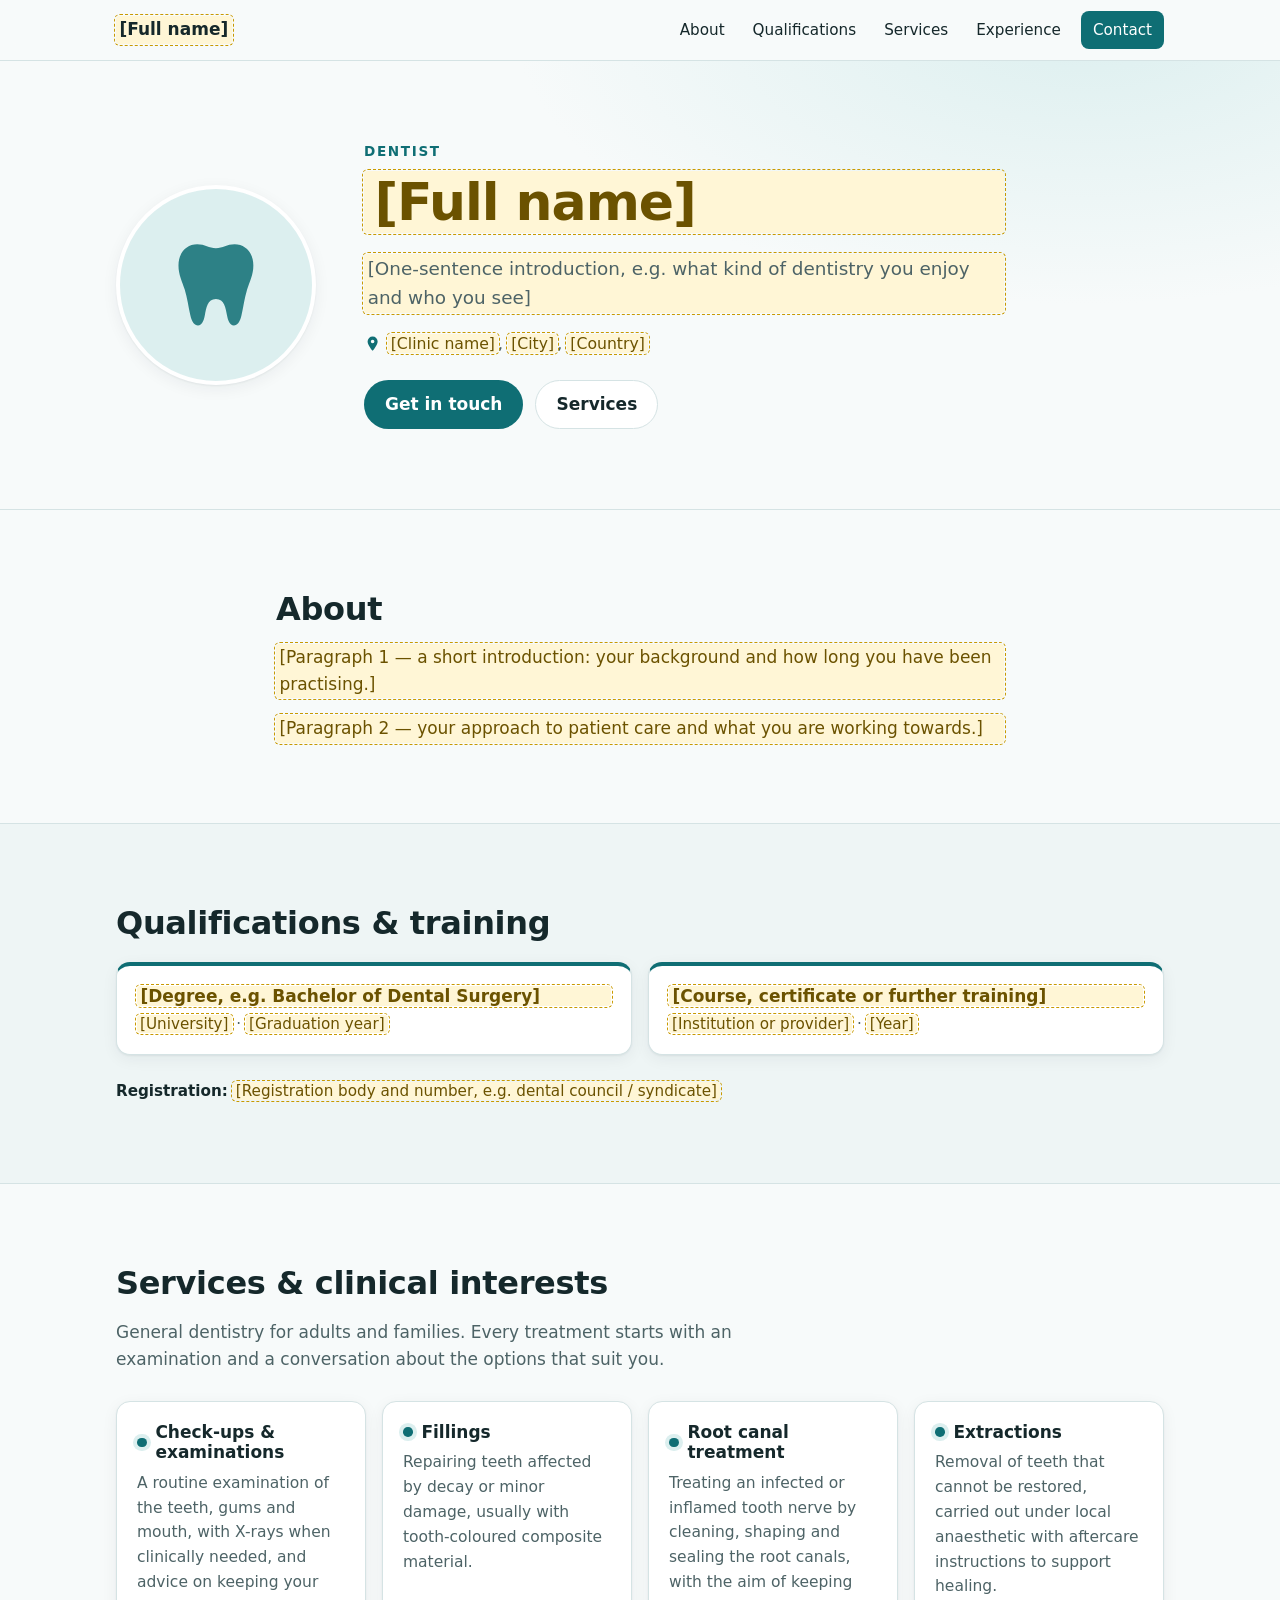
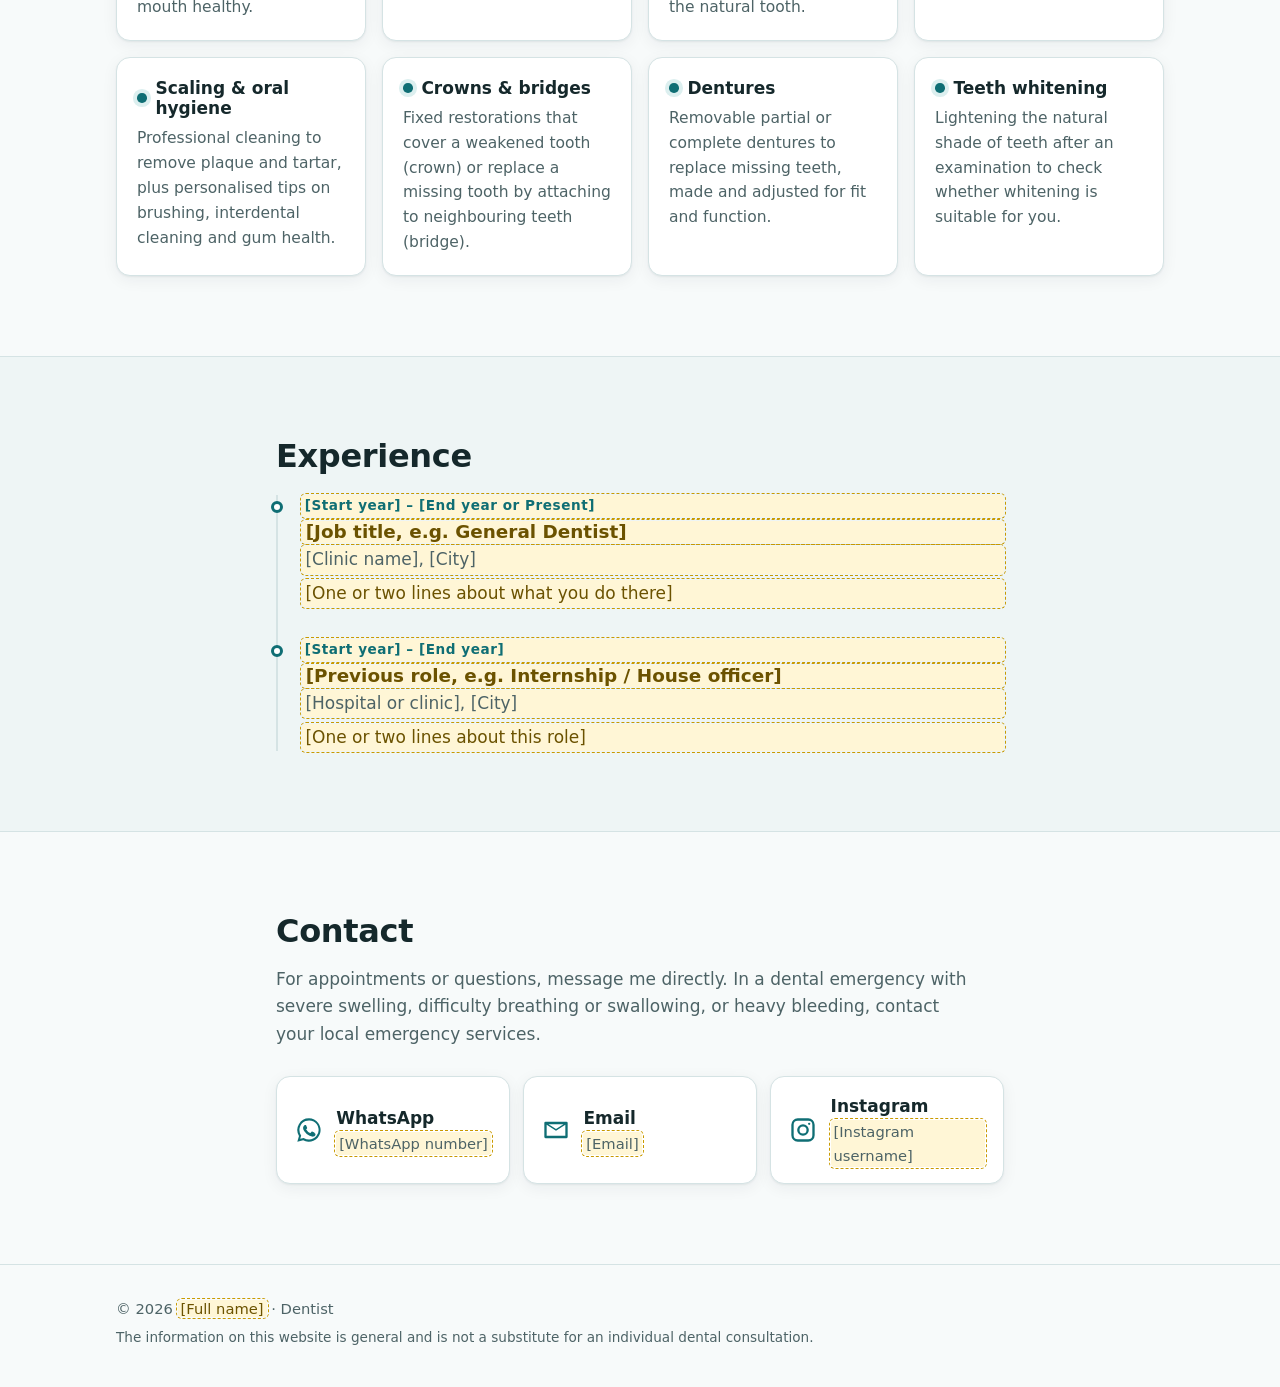
==== index.html @ 9874bbb3 "Add first version of personal dentist website Static site (no build step) for GitHub Pages: hero, ab" ====
<!doctype html>
<html lang="en">
<head>
  <meta charset="utf-8">
  <meta name="viewport" content="width=device-width, initial-scale=1">
  <!-- The page title and description are filled in from content.js -->
  <title>Dentist</title>
  <meta name="description" content="Personal website of a general dentist.">
  <meta name="color-scheme" content="light dark">
  <meta name="theme-color" content="#0f6e74" media="(prefers-color-scheme: light)">
  <meta name="theme-color" content="#0d1b1e" media="(prefers-color-scheme: dark)">
  <link rel="icon" href="assets/favicon.svg" type="image/svg+xml">
  <link rel="stylesheet" href="assets/style.css">
  <!-- All personal details live in content.js -->
  <script src="content.js" defer></script>
  <script src="assets/main.js" defer></script>
</head>
<body>
  <a class="skip-link" href="#main">Skip to content</a>

  <header class="site-header">
    <div class="container header-inner">
      <a class="brand" href="#top" data-field="fullName"></a>
      <button class="nav-toggle" type="button" aria-expanded="false" aria-controls="site-nav">
        <span class="nav-toggle-bar" aria-hidden="true"></span>
        <span class="visually-hidden">Menu</span>
      </button>
      <nav id="site-nav" class="site-nav" aria-label="Main">
        <ul>
          <li><a href="#about">About</a></li>
          <li><a href="#qualifications">Qualifications</a></li>
          <li><a href="#services">Services</a></li>
          <li><a href="#experience">Experience</a></li>
          <li><a class="nav-cta" href="#contact">Contact</a></li>
        </ul>
      </nav>
    </div>
  </header>

  <main id="main">
    <!-- Hero -->
    <section id="top" class="hero" aria-labelledby="hero-name">
      <div class="container hero-inner">
        <div class="avatar" id="avatar" aria-hidden="true"></div>
        <div class="hero-text">
          <p class="eyebrow" data-field="title">Dentist</p>
          <h1 id="hero-name" data-field="fullName"></h1>
          <p class="tagline" data-field="tagline"></p>
          <p class="location">
            <svg class="icon" viewBox="0 0 24 24" aria-hidden="true"><path d="M12 2a7 7 0 0 0-7 7c0 5.25 7 13 7 13s7-7.75 7-13a7 7 0 0 0-7-7Zm0 9.5A2.5 2.5 0 1 1 12 6.5a2.5 2.5 0 0 1 0 5Z"/></svg>
            <span id="location-text"></span>
          </p>
          <div class="hero-actions">
            <a class="btn btn-primary" href="#contact">Get in touch</a>
            <a class="btn btn-ghost" href="#services">Services</a>
          </div>
        </div>
      </div>
    </section>

    <!-- About -->
    <section id="about" class="section" aria-labelledby="about-heading">
      <div class="container narrow">
        <h2 id="about-heading">About</h2>
        <div id="about-text" class="prose"></div>
      </div>
    </section>

    <!-- Qualifications & training -->
    <section id="qualifications" class="section section-alt" aria-labelledby="qual-heading">
      <div class="container">
        <h2 id="qual-heading">Qualifications &amp; training</h2>
        <ul id="qualifications-list" class="card-list"></ul>
        <p class="registration" id="registration-line">
          <strong>Registration:</strong> <span data-field="registration"></span>
        </p>
      </div>
    </section>

    <!-- Services / clinical interests -->
    <section id="services" class="section" aria-labelledby="services-heading">
      <div class="container">
        <h2 id="services-heading">Services &amp; clinical interests</h2>
        <p class="section-intro">General dentistry for adults and families. Every treatment starts with an examination and a conversation about the options that suit you.</p>
        <ul id="services-list" class="services-grid"></ul>
      </div>
    </section>

    <!-- Experience -->
    <section id="experience" class="section section-alt" aria-labelledby="exp-heading">
      <div class="container narrow">
        <h2 id="exp-heading">Experience</h2>
        <ol id="experience-list" class="timeline"></ol>
      </div>
    </section>

    <!-- Contact -->
    <section id="contact" class="section" aria-labelledby="contact-heading">
      <div class="container narrow">
        <h2 id="contact-heading">Contact</h2>
        <p class="section-intro">For appointments or questions, message me directly. In a dental emergency with severe swelling, difficulty breathing or swallowing, or heavy bleeding, contact your local emergency services.</p>
        <ul class="contact-list" id="contact-list"></ul>
      </div>
    </section>
  </main>

  <footer class="site-footer">
    <div class="container footer-inner">
      <p>&copy; <span id="year"></span> <span data-field="fullName"></span> &middot; <span data-field="title">Dentist</span></p>
      <p class="disclaimer">The information on this website is general and is not a substitute for an individual dental consultation.</p>
    </div>
  </footer>
</body>
</html>
---- assets/style.css ----
/* ===== Colour tokens (light) ===== */
:root {
  --bg: #f7fafa;
  --surface: #ffffff;
  --surface-alt: #eef5f5;
  --text: #15282b;
  --text-muted: #4d6366;
  --border: #d5e3e4;
  --accent: #0f6e74;
  --accent-strong: #0a5459;
  --accent-soft: #dcefef;
  --on-accent: #ffffff;
  --placeholder-bg: #fff6d6;
  --placeholder-border: #c99a00;
  --placeholder-text: #6b5200;
  --shadow: 0 1px 2px rgba(16, 40, 43, .06), 0 4px 16px rgba(16, 40, 43, .06);
  --radius: 14px;
  --max: 1080px;
  color-scheme: light dark;
}

/* ===== Colour tokens (dark) ===== */
@media (prefers-color-scheme: dark) {
  :root {
    --bg: #0d1b1e;
    --surface: #132629;
    --surface-alt: #102124;
    --text: #e5eff0;
    --text-muted: #a3b8ba;
    --border: #23403f;
    --accent: #5cc4c9;
    --accent-strong: #84d6da;
    --accent-soft: #173a3d;
    --on-accent: #062124;
    --placeholder-bg: #3a3011;
    --placeholder-border: #e0b73c;
    --placeholder-text: #f3d98a;
    --shadow: 0 1px 2px rgba(0, 0, 0, .3), 0 4px 16px rgba(0, 0, 0, .25);
  }
}

/* ===== Base ===== */
*, *::before, *::after { box-sizing: border-box; }
[hidden] { display: none !important; }

html { scroll-behavior: smooth; scroll-padding-top: 4.5rem; }
@media (prefers-reduced-motion: reduce) { html { scroll-behavior: auto; } }

body {
  margin: 0;
  background: var(--bg);
  color: var(--text);
  font-family: system-ui, -apple-system, "Segoe UI", Roboto, "Helvetica Neue", Arial, sans-serif;
  font-size: 1.0625rem;
  line-height: 1.6;
  -webkit-text-size-adjust: 100%;
}

h1, h2, h3 { line-height: 1.2; margin: 0 0 .5em; }
h2 { font-size: clamp(1.5rem, 1.2rem + 1.2vw, 2rem); letter-spacing: -.01em; }
h3 { font-size: 1.0625rem; }
p { margin: 0 0 1em; }
a { color: var(--accent); text-underline-offset: .18em; }
a:hover { color: var(--accent-strong); }
img { max-width: 100%; display: block; }
ul, ol { margin: 0; padding: 0; list-style: none; }

:focus-visible { outline: 3px solid var(--accent); outline-offset: 3px; border-radius: 4px; }

.container { width: 100%; max-width: var(--max); margin: 0 auto; padding: 0 16px; }
.narrow { max-width: 760px; }

.visually-hidden {
  position: absolute; width: 1px; height: 1px; margin: -1px; padding: 0;
  overflow: hidden; clip: rect(0 0 0 0); white-space: nowrap; border: 0;
}

.skip-link {
  position: absolute; left: 16px; top: -100px; z-index: 100;
  background: var(--accent); color: var(--on-accent);
  padding: .6rem 1rem; border-radius: 8px; font-weight: 600; text-decoration: none;
}
.skip-link:focus { top: 12px; color: var(--on-accent); }

.icon { width: 1.1em; height: 1.1em; fill: currentColor; flex: none; }

/* Unfilled [placeholders] — visible on purpose so they are easy to find */
.is-placeholder {
  background: var(--placeholder-bg);
  color: var(--placeholder-text);
  outline: 1px dashed var(--placeholder-border);
  outline-offset: 1px;
  border-radius: 4px;
  padding: 0 .2em;
  -webkit-box-decoration-break: clone;
  box-decoration-break: clone;
}

/* ===== Header ===== */
.site-header {
  position: sticky; top: 0; z-index: 50;
  background: color-mix(in srgb, var(--bg) 88%, transparent);
  backdrop-filter: saturate(1.4) blur(10px);
  -webkit-backdrop-filter: saturate(1.4) blur(10px);
  border-bottom: 1px solid var(--border);
}
.header-inner { display: flex; align-items: center; justify-content: space-between; min-height: 3.75rem; gap: 1rem; }
.brand { font-weight: 700; color: var(--text); text-decoration: none; overflow: hidden; text-overflow: ellipsis; white-space: nowrap; }
.brand:hover { color: var(--accent); }

.nav-toggle {
  display: inline-flex; align-items: center; justify-content: center;
  width: 44px; height: 44px; padding: 0; flex: none;
  background: transparent; border: 1px solid var(--border); border-radius: 10px;
  color: var(--text); cursor: pointer;
}
.nav-toggle-bar, .nav-toggle-bar::before, .nav-toggle-bar::after {
  display: block; width: 18px; height: 2px; background: currentColor; border-radius: 2px;
  position: relative; transition: transform .2s ease, background-color .2s ease;
}
.nav-toggle-bar::before, .nav-toggle-bar::after { content: ""; position: absolute; left: 0; }
.nav-toggle-bar::before { top: -6px; }
.nav-toggle-bar::after { top: 6px; }
.nav-toggle[aria-expanded="true"] .nav-toggle-bar { background: transparent; }
.nav-toggle[aria-expanded="true"] .nav-toggle-bar::before { transform: translateY(6px) rotate(45deg); }
.nav-toggle[aria-expanded="true"] .nav-toggle-bar::after { transform: translateY(-6px) rotate(-45deg); }

.site-nav {
  display: none;
  position: absolute; left: 0; right: 0; top: 100%;
  background: var(--surface); border-bottom: 1px solid var(--border); box-shadow: var(--shadow);
}
.site-nav.is-open { display: block; }
.site-nav ul { max-width: var(--max); margin: 0 auto; padding: .5rem 16px 1rem; }
.site-nav a {
  display: block; padding: .75rem .25rem; color: var(--text); text-decoration: none; font-weight: 500;
  border-bottom: 1px solid var(--border);
}
.site-nav li:last-child a { border-bottom: 0; }
.site-nav a:hover { color: var(--accent); }

@media (min-width: 760px) {
  .nav-toggle { display: none; }
  .site-nav, .site-nav.is-open {
    display: block; position: static; background: none; border: 0; box-shadow: none;
  }
  .site-nav ul { display: flex; gap: .25rem; padding: 0; align-items: center; }
  .site-nav a { border: 0; padding: .45rem .75rem; border-radius: 8px; font-size: .95rem; }
  .site-nav a:hover { background: var(--accent-soft); }
  .site-nav .nav-cta { background: var(--accent); color: var(--on-accent); margin-left: .25rem; }
  .site-nav .nav-cta:hover { background: var(--accent-strong); color: var(--on-accent); }
}

/* ===== Buttons ===== */
.btn {
  display: inline-flex; align-items: center; justify-content: center;
  min-height: 44px; padding: .6rem 1.25rem; border-radius: 999px;
  font-weight: 600; text-decoration: none; border: 1px solid transparent;
}
.btn-primary { background: var(--accent); color: var(--on-accent); }
.btn-primary:hover { background: var(--accent-strong); color: var(--on-accent); }
.btn-ghost { border-color: var(--border); color: var(--text); background: var(--surface); }
.btn-ghost:hover { border-color: var(--accent); color: var(--accent); }

/* ===== Hero ===== */
.hero {
  padding: 3rem 0 3.5rem;
  background:
    radial-gradient(60rem 30rem at 85% -10%, var(--accent-soft), transparent 60%),
    var(--bg);
  border-bottom: 1px solid var(--border);
}
.hero-inner { display: flex; flex-direction: column; gap: 1.75rem; }
.avatar {
  width: 128px; height: 128px; flex: none; border-radius: 50%;
  display: grid; place-items: center; overflow: hidden;
  background: var(--accent-soft); color: var(--accent);
  border: 4px solid var(--surface); box-shadow: var(--shadow);
  font-size: 2.75rem; font-weight: 700; letter-spacing: .02em;
}
.avatar img { width: 100%; height: 100%; object-fit: cover; }
.avatar-icon { width: 52%; height: 52%; fill: currentColor; opacity: .85; }
.eyebrow {
  margin: 0 0 .5rem; font-size: .85rem; font-weight: 700; letter-spacing: .12em;
  text-transform: uppercase; color: var(--accent);
}
.hero h1 { font-size: clamp(2rem, 1.4rem + 3vw, 3.25rem); letter-spacing: -.02em; margin-bottom: .4em; }
.tagline { font-size: 1.15rem; color: var(--text-muted); max-width: 40rem; }
.location { display: flex; align-items: flex-start; gap: .4rem; color: var(--text-muted); font-size: .98rem; }
.location .icon { margin-top: .25em; color: var(--accent); }
.hero-actions { display: flex; flex-wrap: wrap; gap: .75rem; margin-top: 1.5rem; }

@media (min-width: 760px) {
  .hero { padding: 5rem 0; }
  .hero-inner { flex-direction: row; align-items: center; gap: 3rem; }
  .avatar { width: 200px; height: 200px; font-size: 4rem; }
}

/* ===== Sections ===== */
.section { padding: 3.5rem 0; }
.section-alt { background: var(--surface-alt); border-top: 1px solid var(--border); border-bottom: 1px solid var(--border); }
.section-intro { color: var(--text-muted); max-width: 44rem; margin-bottom: 1.75rem; }
.prose p:last-child { margin-bottom: 0; }
@media (min-width: 760px) { .section { padding: 5rem 0; } }

/* Qualifications cards */
.card-list { display: grid; gap: 1rem; margin-top: 1.25rem; }
@media (min-width: 640px) { .card-list { grid-template-columns: repeat(2, 1fr); } }
.card {
  background: var(--surface); border: 1px solid var(--border); border-radius: var(--radius);
  padding: 1.25rem 1.25rem 1.1rem; box-shadow: var(--shadow);
  border-top: 4px solid var(--accent);
}
.card-title { margin-bottom: .35rem; }
.card-meta { margin: 0; color: var(--text-muted); font-size: .95rem; }
.registration { margin: 1.5rem 0 0; color: var(--text-muted); font-size: .95rem; }
.registration strong { color: var(--text); }

/* Services grid */
.services-grid { display: grid; gap: 1rem; }
@media (min-width: 560px) { .services-grid { grid-template-columns: repeat(2, 1fr); } }
@media (min-width: 960px) { .services-grid { grid-template-columns: repeat(4, 1fr); } }
.service {
  background: var(--surface); border: 1px solid var(--border); border-radius: var(--radius);
  padding: 1.25rem; box-shadow: var(--shadow);
}
.service-title { display: flex; align-items: center; gap: .55rem; margin-bottom: .5rem; }
.service-title::before {
  content: ""; width: .6rem; height: .6rem; border-radius: 50%; flex: none;
  background: var(--accent); box-shadow: 0 0 0 4px var(--accent-soft);
}
.service p { margin: 0; color: var(--text-muted); font-size: .97rem; }

/* Experience timeline */
.timeline { position: relative; margin-top: 1.25rem; padding-left: 1.5rem; border-left: 2px solid var(--border); }
.timeline-item { position: relative; padding-bottom: 2rem; }
.timeline-item:last-child { padding-bottom: 0; }
.timeline-item::before {
  content: ""; position: absolute; left: calc(-1.5rem - 7px); top: .35rem;
  width: 12px; height: 12px; border-radius: 50%;
  background: var(--surface); border: 3px solid var(--accent);
}
.timeline-period { margin: 0 0 .25rem; font-size: .85rem; font-weight: 700; letter-spacing: .04em; color: var(--accent); }
.timeline-role { margin-bottom: .2rem; font-size: 1.15rem; }
.timeline-place { margin: 0 0 .4rem; color: var(--text-muted); }
.timeline-details { margin: 0; }

/* Contact */
.contact-list { display: grid; gap: .85rem; }
@media (min-width: 640px) { .contact-list { grid-template-columns: repeat(3, 1fr); } }
.contact-card {
  display: flex; align-items: center; gap: .85rem; height: 100%;
  padding: 1rem 1.1rem; min-height: 64px;
  background: var(--surface); border: 1px solid var(--border); border-radius: var(--radius);
  color: var(--text); text-decoration: none; box-shadow: var(--shadow);
}
a.contact-card:hover { border-color: var(--accent); color: var(--text); }
.contact-icon { width: 28px; height: 28px; flex: none; fill: var(--accent); }
.contact-text { display: flex; flex-direction: column; min-width: 0; }
.contact-label { font-weight: 700; }
.contact-value { color: var(--text-muted); font-size: .92rem; overflow-wrap: anywhere; }

/* ===== Footer ===== */
.site-footer { border-top: 1px solid var(--border); padding: 2rem 0; color: var(--text-muted); font-size: .92rem; }
.footer-inner p { margin: 0 0 .4rem; }
.disclaimer { font-size: .85rem; }
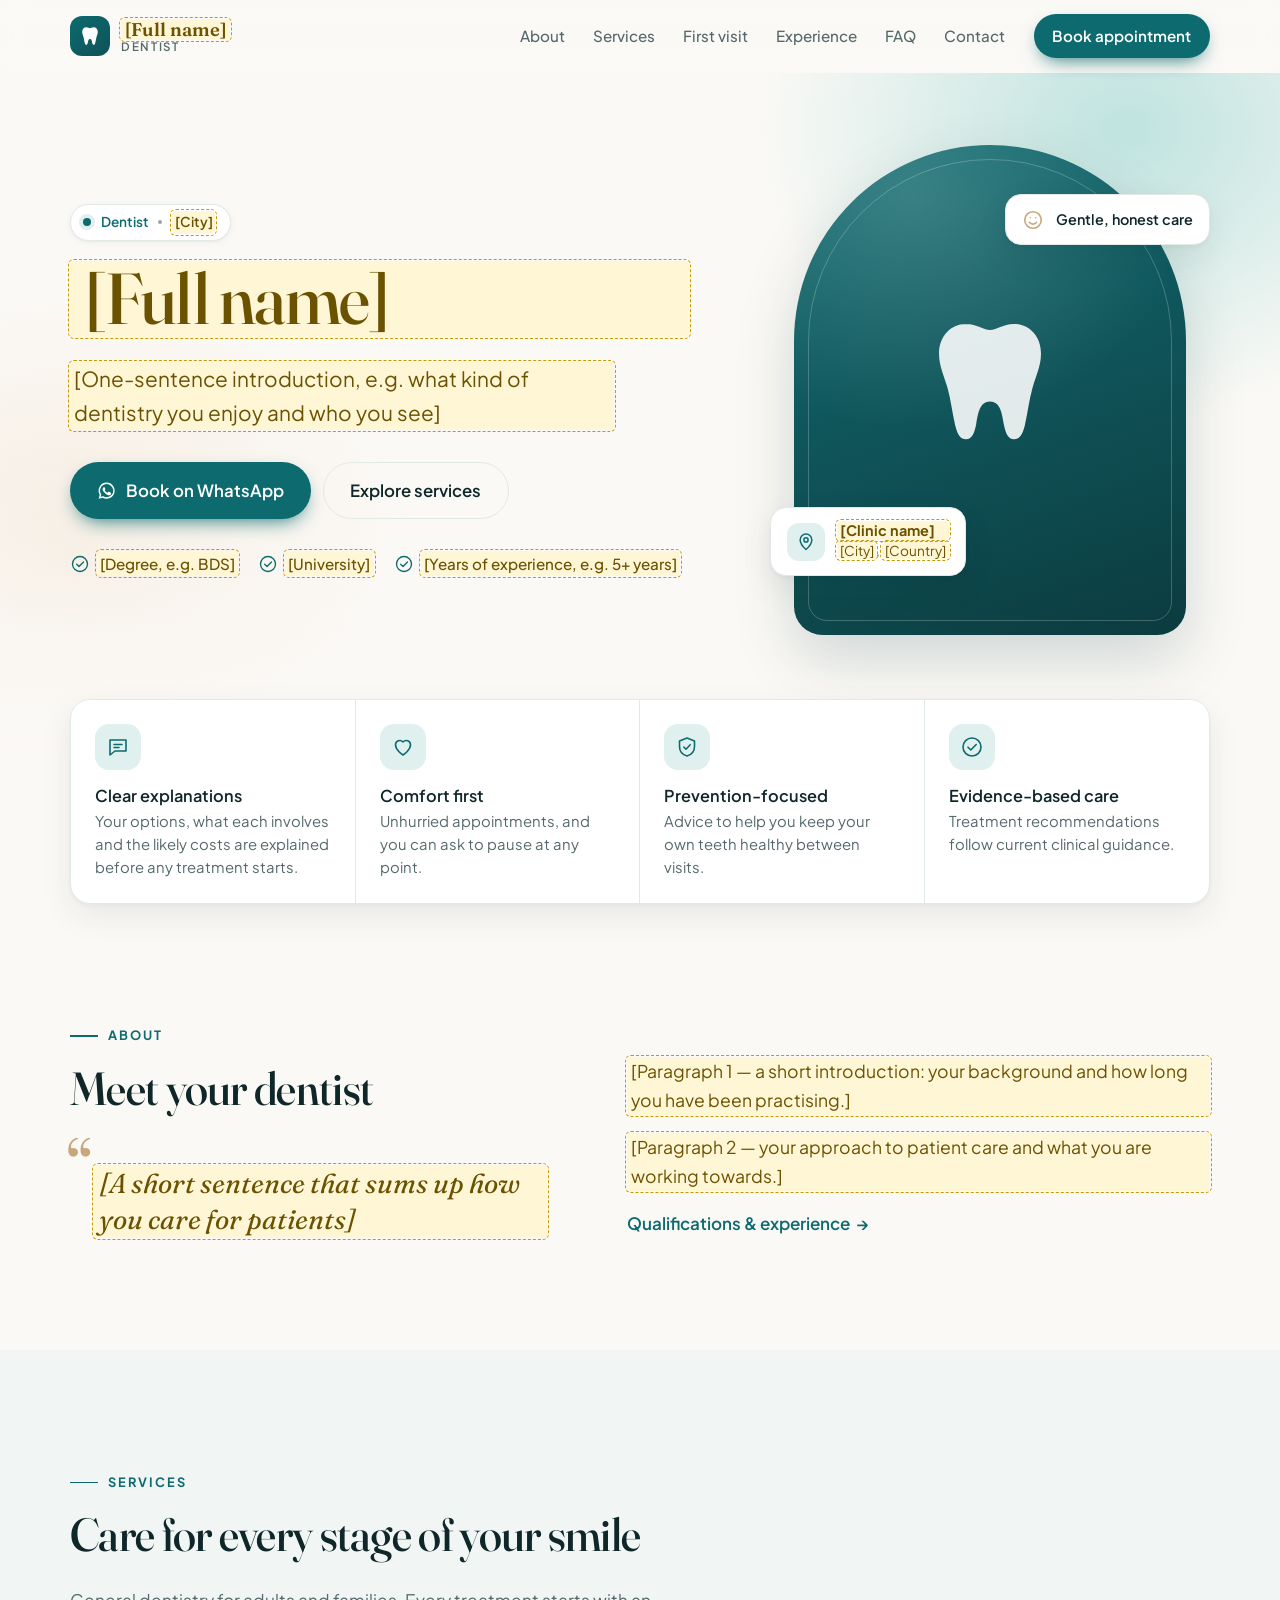
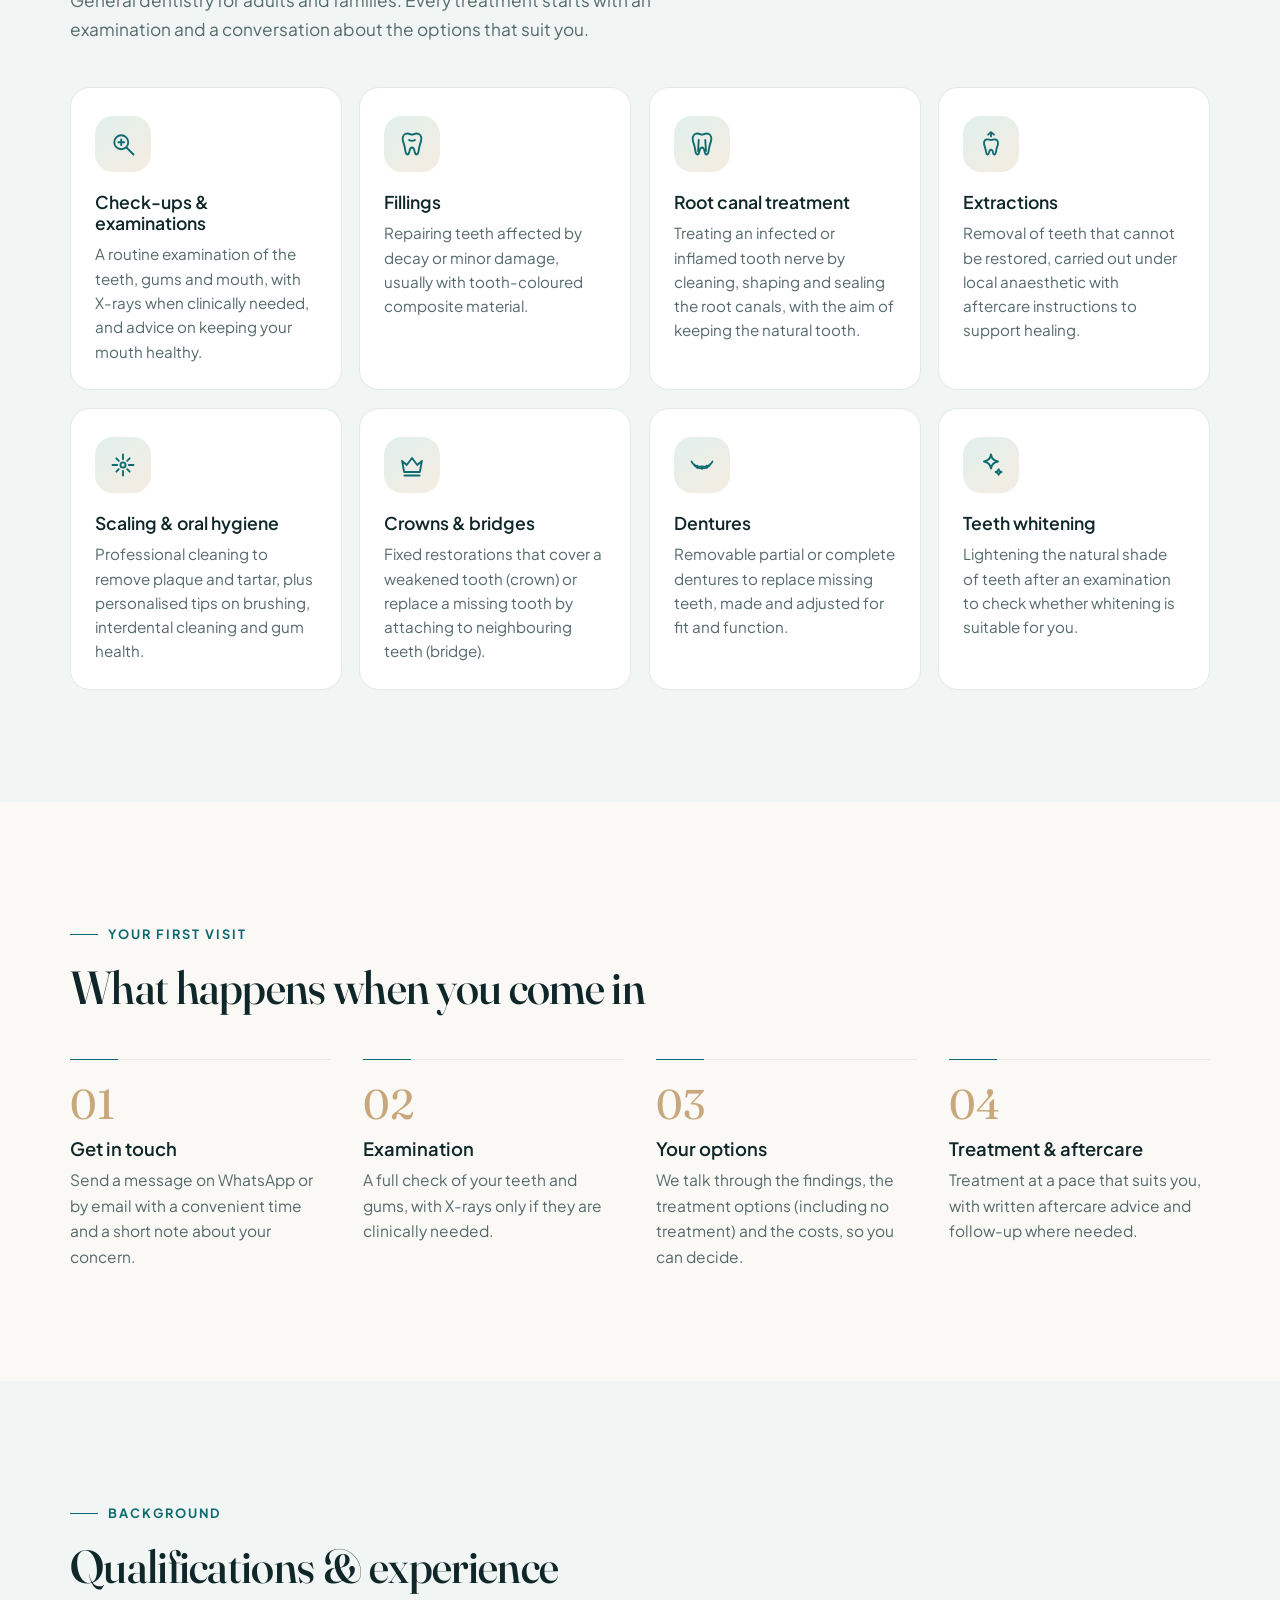
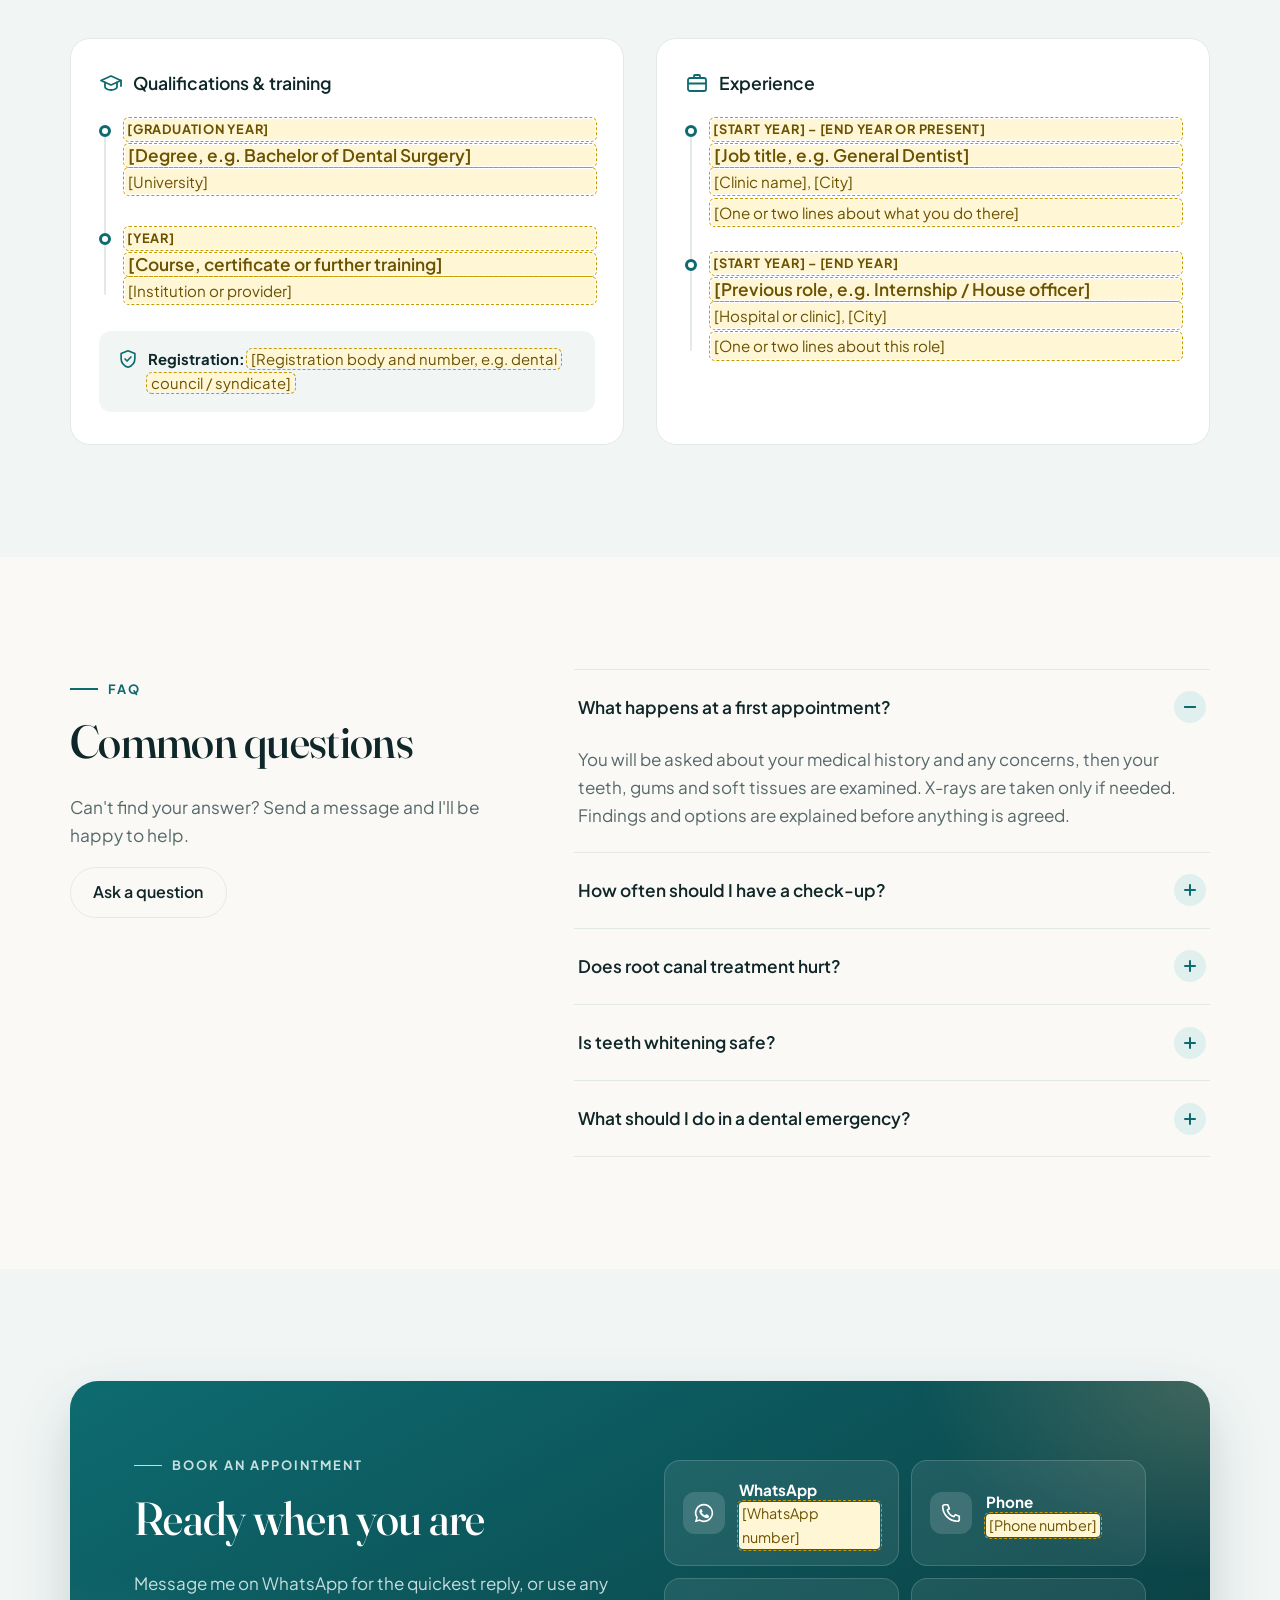
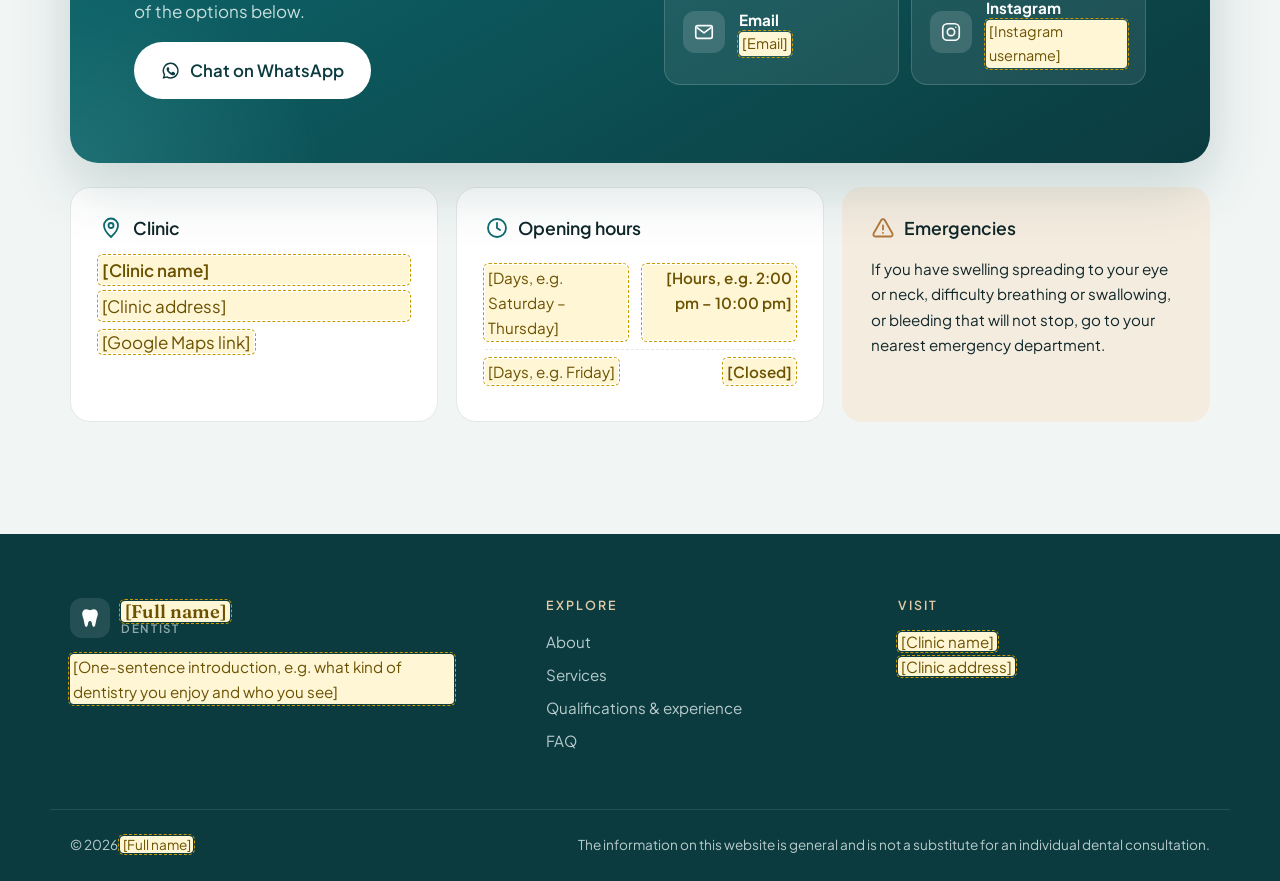
==== commit e30f269b: "Redesign site with a premium dental-practice layout Modelled on common patterns of leading dental we" ====
--- a/index.html
+++ b/index.html
@@ -2,14 +2,17 @@
 <html lang="en">
 <head>
   <meta charset="utf-8">
-  <meta name="viewport" content="width=device-width, initial-scale=1">
+  <meta name="viewport" content="width=device-width, initial-scale=1, viewport-fit=cover">
   <!-- The page title and description are filled in from content.js -->
   <title>Dentist</title>
   <meta name="description" content="Personal website of a general dentist.">
   <meta name="color-scheme" content="light dark">
-  <meta name="theme-color" content="#0f6e74" media="(prefers-color-scheme: light)">
-  <meta name="theme-color" content="#0d1b1e" media="(prefers-color-scheme: dark)">
+  <meta name="theme-color" content="#fbf9f6" media="(prefers-color-scheme: light)">
+  <meta name="theme-color" content="#0c1a1c" media="(prefers-color-scheme: dark)">
   <link rel="icon" href="assets/favicon.svg" type="image/svg+xml">
+  <link rel="preconnect" href="https://fonts.googleapis.com">
+  <link rel="preconnect" href="https://fonts.gstatic.com" crossorigin>
+  <link rel="stylesheet" href="https://fonts.googleapis.com/css2?family=Fraunces:opsz,wght@9..144,400;9..144,500;9..144,600&family=Plus+Jakarta+Sans:wght@400;500;600;700&display=swap">
   <link rel="stylesheet" href="assets/style.css">
   <!-- All personal details live in content.js -->
   <script src="content.js" defer></script>
@@ -18,97 +21,275 @@
 <body>
   <a class="skip-link" href="#main">Skip to content</a>
 
-  <header class="site-header">
+  <!-- ===== Header ===== -->
+  <header class="site-header" id="site-header">
     <div class="container header-inner">
-      <a class="brand" href="#top" data-field="fullName"></a>
+      <a class="brand" href="#top">
+        <span class="brand-mark" aria-hidden="true">
+          <svg viewBox="0 0 24 24"><use href="#i-tooth"/></svg>
+        </span>
+        <span class="brand-text">
+          <span class="brand-name" data-field="fullName"></span>
+          <span class="brand-role" data-field="title">Dentist</span>
+        </span>
+      </a>
+      <nav id="site-nav" class="site-nav" aria-label="Main">
+        <ul>
+          <li><a href="#about">About</a></li>
+          <li><a href="#services">Services</a></li>
+          <li><a href="#journey">First visit</a></li>
+          <li><a href="#credentials">Experience</a></li>
+          <li><a href="#faq">FAQ</a></li>
+          <li><a href="#contact">Contact</a></li>
+        </ul>
+      </nav>
+      <a class="btn btn-primary btn-sm header-cta js-whatsapp" href="#contact">Book appointment</a>
       <button class="nav-toggle" type="button" aria-expanded="false" aria-controls="site-nav">
         <span class="nav-toggle-bar" aria-hidden="true"></span>
         <span class="visually-hidden">Menu</span>
       </button>
-      <nav id="site-nav" class="site-nav" aria-label="Main">
-        <ul>
+    </div>
+  </header>
+
+  <main id="main">
+    <!-- ===== Hero ===== -->
+    <section id="top" class="hero" aria-labelledby="hero-name">
+      <div class="hero-bg" aria-hidden="true"></div>
+      <div class="container hero-inner">
+        <div class="hero-text reveal">
+          <p class="eyebrow"><span data-field="title">Dentist</span><span class="eyebrow-sep" aria-hidden="true"></span><span data-field="city"></span></p>
+          <h1 id="hero-name" class="display" data-field="fullName"></h1>
+          <p class="lead" data-field="tagline"></p>
+          <div class="hero-actions">
+            <a class="btn btn-primary btn-lg js-whatsapp" href="#contact">
+              <svg class="icon" viewBox="0 0 24 24" aria-hidden="true"><use href="#i-whatsapp"/></svg>
+              Book on WhatsApp
+            </a>
+            <a class="btn btn-ghost btn-lg" href="#services">Explore services</a>
+          </div>
+          <ul class="badges" id="hero-badges" aria-label="Highlights"></ul>
+        </div>
+
+        <div class="hero-visual reveal">
+          <div class="portrait" id="avatar"></div>
+          <div class="float-card float-card-location">
+            <span class="float-icon" aria-hidden="true"><svg viewBox="0 0 24 24"><use href="#i-pin"/></svg></span>
+            <span>
+              <span class="float-label" data-field="clinicName"></span>
+              <span class="float-sub" id="location-text"></span>
+            </span>
+          </div>
+          <div class="float-card float-card-quote" aria-hidden="true">
+            <svg viewBox="0 0 24 24"><use href="#i-smile"/></svg>
+            <span data-field="heroNote"></span>
+          </div>
+        </div>
+      </div>
+    </section>
+
+    <!-- ===== Values strip ===== -->
+    <section class="values" aria-label="What to expect">
+      <div class="container">
+        <ul class="values-grid" id="values-list"></ul>
+      </div>
+    </section>
+
+    <!-- ===== About ===== -->
+    <section id="about" class="section" aria-labelledby="about-heading">
+      <div class="container about-grid">
+        <div class="about-aside reveal">
+          <p class="kicker">About</p>
+          <h2 id="about-heading" class="section-title">Meet your dentist</h2>
+          <blockquote class="pull-quote"><p data-field="aboutQuote"></p></blockquote>
+        </div>
+        <div class="about-body reveal">
+          <div id="about-text" class="prose"></div>
+          <a class="link-arrow" href="#credentials">Qualifications &amp; experience <span aria-hidden="true">→</span></a>
+        </div>
+      </div>
+    </section>
+
+    <!-- ===== Services ===== -->
+    <section id="services" class="section section-tint" aria-labelledby="services-heading">
+      <div class="container">
+        <div class="section-head reveal">
+          <p class="kicker">Services</p>
+          <h2 id="services-heading" class="section-title">Care for every stage of your smile</h2>
+          <p class="section-intro">General dentistry for adults and families. Every treatment starts with an examination and a conversation about the options that suit you.</p>
+        </div>
+        <ul id="services-list" class="services-grid"></ul>
+      </div>
+    </section>
+
+    <!-- ===== First visit ===== -->
+    <section id="journey" class="section" aria-labelledby="journey-heading">
+      <div class="container">
+        <div class="section-head reveal">
+          <p class="kicker">Your first visit</p>
+          <h2 id="journey-heading" class="section-title">What happens when you come in</h2>
+        </div>
+        <ol id="journey-list" class="steps"></ol>
+      </div>
+    </section>
+
+    <!-- ===== Qualifications & experience ===== -->
+    <section id="credentials" class="section section-tint" aria-labelledby="cred-heading">
+      <div class="container">
+        <div class="section-head reveal">
+          <p class="kicker">Background</p>
+          <h2 id="cred-heading" class="section-title">Qualifications &amp; experience</h2>
+        </div>
+        <div class="cred-grid">
+          <div class="cred-col reveal">
+            <h3 class="col-title" id="qualifications">
+              <svg class="icon" viewBox="0 0 24 24" aria-hidden="true"><use href="#i-cap"/></svg>
+              Qualifications &amp; training
+            </h3>
+            <ol id="qualifications-list" class="timeline"></ol>
+            <p class="registration" id="registration-line">
+              <svg class="icon" viewBox="0 0 24 24" aria-hidden="true"><use href="#i-shield"/></svg>
+              <span><strong>Registration:</strong> <span data-field="registration"></span></span>
+            </p>
+          </div>
+          <div class="cred-col reveal">
+            <h3 class="col-title" id="experience">
+              <svg class="icon" viewBox="0 0 24 24" aria-hidden="true"><use href="#i-briefcase"/></svg>
+              Experience
+            </h3>
+            <ol id="experience-list" class="timeline"></ol>
+          </div>
+        </div>
+      </div>
+    </section>
+
+    <!-- ===== Reviews (hidden until real reviews are added) ===== -->
+    <section id="reviews" class="section" aria-labelledby="reviews-heading" hidden>
+      <div class="container">
+        <div class="section-head reveal">
+          <p class="kicker">Reviews</p>
+          <h2 id="reviews-heading" class="section-title">What patients say</h2>
+        </div>
+        <ul id="reviews-list" class="reviews-grid"></ul>
+      </div>
+    </section>
+
+    <!-- ===== FAQ ===== -->
+    <section id="faq" class="section" aria-labelledby="faq-heading">
+      <div class="container faq-grid">
+        <div class="section-head reveal">
+          <p class="kicker">FAQ</p>
+          <h2 id="faq-heading" class="section-title">Common questions</h2>
+          <p class="section-intro">Can't find your answer? Send a message and I'll be happy to help.</p>
+          <a class="btn btn-ghost js-whatsapp" href="#contact">Ask a question</a>
+        </div>
+        <div id="faq-list" class="faq-list reveal"></div>
+      </div>
+    </section>
+
+    <!-- ===== Visit & contact ===== -->
+    <section id="contact" class="section section-tint" aria-labelledby="contact-heading">
+      <div class="container">
+        <div class="cta-panel reveal">
+          <div class="cta-text">
+            <p class="kicker kicker-light">Book an appointment</p>
+            <h2 id="contact-heading" class="section-title">Ready when you are</h2>
+            <p>Message me on WhatsApp for the quickest reply, or use any of the options below.</p>
+            <a class="btn btn-light btn-lg js-whatsapp" href="#contact-list">
+              <svg class="icon" viewBox="0 0 24 24" aria-hidden="true"><use href="#i-whatsapp"/></svg>
+              Chat on WhatsApp
+            </a>
+          </div>
+          <ul class="contact-list" id="contact-list"></ul>
+        </div>
+
+        <div class="visit-grid">
+          <div class="visit-card reveal">
+            <h3 class="col-title">
+              <svg class="icon" viewBox="0 0 24 24" aria-hidden="true"><use href="#i-pin"/></svg>
+              Clinic
+            </h3>
+            <p class="visit-strong" data-field="clinicName"></p>
+            <p data-field="address"></p>
+            <p id="map-link-wrap"><a class="link-arrow" id="map-link" href="#" target="_blank" rel="noopener noreferrer">Get directions <span aria-hidden="true">→</span></a></p>
+          </div>
+          <div class="visit-card reveal" id="hours-card">
+            <h3 class="col-title">
+              <svg class="icon" viewBox="0 0 24 24" aria-hidden="true"><use href="#i-clock"/></svg>
+              Opening hours
+            </h3>
+            <dl class="hours" id="hours-list"></dl>
+          </div>
+          <div class="visit-card visit-card-note reveal">
+            <h3 class="col-title">
+              <svg class="icon" viewBox="0 0 24 24" aria-hidden="true"><use href="#i-alert"/></svg>
+              Emergencies
+            </h3>
+            <p>If you have swelling spreading to your eye or neck, difficulty breathing or swallowing, or bleeding that will not stop, go to your nearest emergency department.</p>
+          </div>
+        </div>
+      </div>
+    </section>
+  </main>
+
+  <!-- ===== Footer ===== -->
+  <footer class="site-footer">
+    <div class="container footer-grid">
+      <div>
+        <a class="brand brand-footer" href="#top">
+          <span class="brand-mark" aria-hidden="true"><svg viewBox="0 0 24 24"><use href="#i-tooth"/></svg></span>
+          <span class="brand-text">
+            <span class="brand-name" data-field="fullName"></span>
+            <span class="brand-role" data-field="title">Dentist</span>
+          </span>
+        </a>
+        <p class="footer-note" data-field="tagline"></p>
+      </div>
+      <nav aria-label="Footer">
+        <h2 class="footer-title">Explore</h2>
+        <ul class="footer-links">
           <li><a href="#about">About</a></li>
-          <li><a href="#qualifications">Qualifications</a></li>
           <li><a href="#services">Services</a></li>
-          <li><a href="#experience">Experience</a></li>
-          <li><a class="nav-cta" href="#contact">Contact</a></li>
+          <li><a href="#credentials">Qualifications &amp; experience</a></li>
+          <li><a href="#faq">FAQ</a></li>
         </ul>
       </nav>
+      <div>
+        <h2 class="footer-title">Visit</h2>
+        <p><span data-field="clinicName"></span><br><span data-field="address"></span></p>
+      </div>
     </div>
-  </header>
-
-  <main id="main">
-    <!-- Hero -->
-    <section id="top" class="hero" aria-labelledby="hero-name">
-      <div class="container hero-inner">
-        <div class="avatar" id="avatar" aria-hidden="true"></div>
-        <div class="hero-text">
-          <p class="eyebrow" data-field="title">Dentist</p>
-          <h1 id="hero-name" data-field="fullName"></h1>
-          <p class="tagline" data-field="tagline"></p>
-          <p class="location">
-            <svg class="icon" viewBox="0 0 24 24" aria-hidden="true"><path d="M12 2a7 7 0 0 0-7 7c0 5.25 7 13 7 13s7-7.75 7-13a7 7 0 0 0-7-7Zm0 9.5A2.5 2.5 0 1 1 12 6.5a2.5 2.5 0 0 1 0 5Z"/></svg>
-            <span id="location-text"></span>
-          </p>
-          <div class="hero-actions">
-            <a class="btn btn-primary" href="#contact">Get in touch</a>
-            <a class="btn btn-ghost" href="#services">Services</a>
-          </div>
-        </div>
-      </div>
-    </section>
-
-    <!-- About -->
-    <section id="about" class="section" aria-labelledby="about-heading">
-      <div class="container narrow">
-        <h2 id="about-heading">About</h2>
-        <div id="about-text" class="prose"></div>
-      </div>
-    </section>
-
-    <!-- Qualifications & training -->
-    <section id="qualifications" class="section section-alt" aria-labelledby="qual-heading">
-      <div class="container">
-        <h2 id="qual-heading">Qualifications &amp; training</h2>
-        <ul id="qualifications-list" class="card-list"></ul>
-        <p class="registration" id="registration-line">
-          <strong>Registration:</strong> <span data-field="registration"></span>
-        </p>
-      </div>
-    </section>
-
-    <!-- Services / clinical interests -->
-    <section id="services" class="section" aria-labelledby="services-heading">
-      <div class="container">
-        <h2 id="services-heading">Services &amp; clinical interests</h2>
-        <p class="section-intro">General dentistry for adults and families. Every treatment starts with an examination and a conversation about the options that suit you.</p>
-        <ul id="services-list" class="services-grid"></ul>
-      </div>
-    </section>
-
-    <!-- Experience -->
-    <section id="experience" class="section section-alt" aria-labelledby="exp-heading">
-      <div class="container narrow">
-        <h2 id="exp-heading">Experience</h2>
-        <ol id="experience-list" class="timeline"></ol>
-      </div>
-    </section>
-
-    <!-- Contact -->
-    <section id="contact" class="section" aria-labelledby="contact-heading">
-      <div class="container narrow">
-        <h2 id="contact-heading">Contact</h2>
-        <p class="section-intro">For appointments or questions, message me directly. In a dental emergency with severe swelling, difficulty breathing or swallowing, or heavy bleeding, contact your local emergency services.</p>
-        <ul class="contact-list" id="contact-list"></ul>
-      </div>
-    </section>
-  </main>
-
-  <footer class="site-footer">
-    <div class="container footer-inner">
-      <p>&copy; <span id="year"></span> <span data-field="fullName"></span> &middot; <span data-field="title">Dentist</span></p>
-      <p class="disclaimer">The information on this website is general and is not a substitute for an individual dental consultation.</p>
+    <div class="container footer-bottom">
+      <p>&copy; <span id="year"></span> <span data-field="fullName"></span></p>
+      <p>The information on this website is general and is not a substitute for an individual dental consultation.</p>
     </div>
   </footer>
+
+  <!-- Mobile booking bar -->
+  <div class="mobile-bar" id="mobile-bar">
+    <a class="mobile-bar-btn js-call" href="#contact">
+      <svg class="icon" viewBox="0 0 24 24" aria-hidden="true"><use href="#i-phone"/></svg> Call
+    </a>
+    <a class="mobile-bar-btn mobile-bar-primary js-whatsapp" href="#contact">
+      <svg class="icon" viewBox="0 0 24 24" aria-hidden="true"><use href="#i-whatsapp"/></svg> Book on WhatsApp
+    </a>
+  </div>
+
+  <!-- Icon sprite -->
+  <svg width="0" height="0" style="position:absolute" aria-hidden="true">
+    <defs>
+      <symbol id="i-tooth" viewBox="0 0 24 24"><path fill="currentColor" d="M8 2.5c-2.6 0-4.5 2.1-4.5 4.9 0 2.2.9 3.8 1.4 5.7.6 2.1.8 4.2 1.3 6.3.4 1.6.9 2.3 1.8 2.3 1.1 0 1.4-1.2 1.7-2.5.3-1.8.6-3.8 2.3-3.8s2 2 2.3 3.8c.3 1.3.6 2.5 1.7 2.5.9 0 1.4-.7 1.8-2.3.5-2.1.7-4.2 1.3-6.3.5-1.9 1.4-3.5 1.4-5.7 0-2.8-1.9-4.9-4.5-4.9-1.9 0-2.8 1-4 1s-2.1-1-4-1Z"/></symbol>
+      <symbol id="i-whatsapp" viewBox="0 0 24 24"><path fill="currentColor" d="M12 2a10 10 0 0 0-8.6 15.1L2 22l5-1.3A10 10 0 1 0 12 2Zm0 18.2a8.2 8.2 0 0 1-4.2-1.2l-.3-.2-3 .8.8-2.9-.2-.3A8.2 8.2 0 1 1 12 20.2Zm4.5-6.1c-.2-.1-1.5-.7-1.7-.8-.2-.1-.4-.1-.6.1l-.8 1c-.1.2-.3.2-.5.1a6.7 6.7 0 0 1-3.3-2.9c-.2-.4.3-.4.8-1.2.1-.2 0-.3 0-.4l-.8-1.8c-.2-.5-.4-.4-.6-.4h-.5a1 1 0 0 0-.7.3 3 3 0 0 0-.9 2.2 5.2 5.2 0 0 0 1.1 2.7 11.8 11.8 0 0 0 4.5 4c1.7.7 2.3.8 3.2.6.5-.1 1.5-.6 1.7-1.2.2-.6.2-1.1.2-1.2-.1-.1-.3-.2-.5-.3Z"/></symbol>
+      <symbol id="i-pin" viewBox="0 0 24 24"><path fill="none" stroke="currentColor" stroke-width="1.8" stroke-linecap="round" stroke-linejoin="round" d="M12 21s-7-6.2-7-11.5a7 7 0 0 1 14 0C19 14.8 12 21 12 21Z"/><circle cx="12" cy="9.5" r="2.5" fill="none" stroke="currentColor" stroke-width="1.8"/></symbol>
+      <symbol id="i-clock" viewBox="0 0 24 24"><g fill="none" stroke="currentColor" stroke-width="1.8" stroke-linecap="round"><circle cx="12" cy="12" r="9"/><path d="M12 7v5l3 2"/></g></symbol>
+      <symbol id="i-phone" viewBox="0 0 24 24"><path fill="none" stroke="currentColor" stroke-width="1.8" stroke-linejoin="round" d="M5 3h3.5l1.7 4.3-2.2 1.4a11 11 0 0 0 7.3 7.3l1.4-2.2L21 15.5V19a2 2 0 0 1-2 2A16 16 0 0 1 3 5a2 2 0 0 1 2-2Z"/></symbol>
+      <symbol id="i-mail" viewBox="0 0 24 24"><g fill="none" stroke="currentColor" stroke-width="1.8" stroke-linejoin="round"><rect x="3" y="5" width="18" height="14" rx="2"/><path d="m4 7 8 6 8-6"/></g></symbol>
+      <symbol id="i-instagram" viewBox="0 0 24 24"><g fill="none" stroke="currentColor" stroke-width="1.8"><rect x="3" y="3" width="18" height="18" rx="5"/><circle cx="12" cy="12" r="4"/><circle cx="17.3" cy="6.7" r=".8" fill="currentColor" stroke="none"/></g></symbol>
+      <symbol id="i-cap" viewBox="0 0 24 24"><g fill="none" stroke="currentColor" stroke-width="1.8" stroke-linejoin="round" stroke-linecap="round"><path d="M2 9.5 12 5l10 4.5-10 4.5L2 9.5Z"/><path d="M6 11.5v4.5c0 1.4 2.7 3 6 3s6-1.6 6-3v-4.5M22 9.5V15"/></g></symbol>
+      <symbol id="i-briefcase" viewBox="0 0 24 24"><g fill="none" stroke="currentColor" stroke-width="1.8" stroke-linejoin="round"><rect x="3" y="7" width="18" height="13" rx="2"/><path d="M9 7V5a1 1 0 0 1 1-1h4a1 1 0 0 1 1 1v2M3 12.5h18"/></g></symbol>
+      <symbol id="i-shield" viewBox="0 0 24 24"><g fill="none" stroke="currentColor" stroke-width="1.8" stroke-linejoin="round" stroke-linecap="round"><path d="M12 3 4.5 6v5.5c0 4.6 3.2 8.2 7.5 9.5 4.3-1.3 7.5-4.9 7.5-9.5V6L12 3Z"/><path d="m8.8 12 2.2 2.2 4.2-4.4"/></g></symbol>
+      <symbol id="i-alert" viewBox="0 0 24 24"><g fill="none" stroke="currentColor" stroke-width="1.8" stroke-linejoin="round" stroke-linecap="round"><path d="M10.3 4 2.6 17.5A2 2 0 0 0 4.3 20.5h15.4a2 2 0 0 0 1.7-3L13.7 4a2 2 0 0 0-3.4 0Z"/><path d="M12 9.5v4M12 17h.01"/></g></symbol>
+      <symbol id="i-smile" viewBox="0 0 24 24"><g fill="none" stroke="currentColor" stroke-width="1.8" stroke-linecap="round"><circle cx="12" cy="12" r="9"/><path d="M8 14.5a5 5 0 0 0 8 0M9 9.5h.01M15 9.5h.01"/></g></symbol>
+    </defs>
+  </svg>
 </body>
 </html>
--- a/assets/style.css
+++ b/assets/style.css
@@ -1,41 +1,58 @@
-/* ===== Colour tokens (light) ===== */
+/* ===== Design tokens (light) ===== */
 :root {
-  --bg: #f7fafa;
+  --bg: #fbf9f6;
   --surface: #ffffff;
-  --surface-alt: #eef5f5;
-  --text: #15282b;
-  --text-muted: #4d6366;
-  --border: #d5e3e4;
-  --accent: #0f6e74;
-  --accent-strong: #0a5459;
-  --accent-soft: #dcefef;
+  --tint: #f1f6f5;
+  --ink: #10272a;
+  --muted: #55696b;
+  --line: #e2e9e7;
+  --accent: #0d6b70;
+  --accent-strong: #09555a;
+  --accent-soft: #e0f0ee;
+  --accent-glow: #bfe3df;
+  --sand: #c9a77c;
+  --sand-soft: #f5ece0;
   --on-accent: #ffffff;
+  --deep: #0b3b3f;
+  --deep-2: #0f5257;
   --placeholder-bg: #fff6d6;
   --placeholder-border: #c99a00;
   --placeholder-text: #6b5200;
-  --shadow: 0 1px 2px rgba(16, 40, 43, .06), 0 4px 16px rgba(16, 40, 43, .06);
-  --radius: 14px;
-  --max: 1080px;
+  --shadow-sm: 0 1px 2px rgba(16, 39, 42, .05), 0 2px 8px rgba(16, 39, 42, .04);
+  --shadow: 0 2px 4px rgba(16, 39, 42, .04), 0 12px 32px rgba(16, 39, 42, .08);
+  --shadow-lg: 0 24px 60px rgba(11, 59, 63, .18);
+  --radius: 20px;
+  --radius-sm: 12px;
+  --max: 1180px;
+  --font-display: "Fraunces", Georgia, "Times New Roman", serif;
+  --font-body: "Plus Jakarta Sans", system-ui, -apple-system, "Segoe UI", Roboto, Arial, sans-serif;
   color-scheme: light dark;
 }
 
-/* ===== Colour tokens (dark) ===== */
+/* ===== Design tokens (dark) ===== */
 @media (prefers-color-scheme: dark) {
   :root {
-    --bg: #0d1b1e;
-    --surface: #132629;
-    --surface-alt: #102124;
-    --text: #e5eff0;
-    --text-muted: #a3b8ba;
-    --border: #23403f;
-    --accent: #5cc4c9;
-    --accent-strong: #84d6da;
-    --accent-soft: #173a3d;
-    --on-accent: #062124;
+    --bg: #0c1a1c;
+    --surface: #122427;
+    --tint: #0f2023;
+    --ink: #e7f0ef;
+    --muted: #a2b5b4;
+    --line: #21393b;
+    --accent: #5fc3c3;
+    --accent-strong: #86d6d4;
+    --accent-soft: #163538;
+    --accent-glow: #1d4a4c;
+    --sand: #d9bb92;
+    --sand-soft: #2a2620;
+    --on-accent: #062023;
+    --deep: #0a2a2d;
+    --deep-2: #0e3a3e;
     --placeholder-bg: #3a3011;
     --placeholder-border: #e0b73c;
     --placeholder-text: #f3d98a;
-    --shadow: 0 1px 2px rgba(0, 0, 0, .3), 0 4px 16px rgba(0, 0, 0, .25);
+    --shadow-sm: 0 1px 2px rgba(0, 0, 0, .3);
+    --shadow: 0 2px 4px rgba(0, 0, 0, .25), 0 12px 32px rgba(0, 0, 0, .3);
+    --shadow-lg: 0 24px 60px rgba(0, 0, 0, .45);
   }
 }
 
@@ -43,32 +60,31 @@
 *, *::before, *::after { box-sizing: border-box; }
 [hidden] { display: none !important; }
 
-html { scroll-behavior: smooth; scroll-padding-top: 4.5rem; }
+html { scroll-behavior: smooth; scroll-padding-top: 5.5rem; }
 @media (prefers-reduced-motion: reduce) { html { scroll-behavior: auto; } }
 
 body {
   margin: 0;
   background: var(--bg);
-  color: var(--text);
-  font-family: system-ui, -apple-system, "Segoe UI", Roboto, "Helvetica Neue", Arial, sans-serif;
+  color: var(--ink);
+  font-family: var(--font-body);
   font-size: 1.0625rem;
-  line-height: 1.6;
+  line-height: 1.65;
+  -webkit-font-smoothing: antialiased;
   -webkit-text-size-adjust: 100%;
 }
 
-h1, h2, h3 { line-height: 1.2; margin: 0 0 .5em; }
-h2 { font-size: clamp(1.5rem, 1.2rem + 1.2vw, 2rem); letter-spacing: -.01em; }
-h3 { font-size: 1.0625rem; }
+h1, h2, h3, h4 { line-height: 1.2; margin: 0 0 .5em; font-weight: 600; }
 p { margin: 0 0 1em; }
-a { color: var(--accent); text-underline-offset: .18em; }
+a { color: var(--accent); text-underline-offset: .2em; }
 a:hover { color: var(--accent-strong); }
 img { max-width: 100%; display: block; }
 ul, ol { margin: 0; padding: 0; list-style: none; }
 
-:focus-visible { outline: 3px solid var(--accent); outline-offset: 3px; border-radius: 4px; }
-
-.container { width: 100%; max-width: var(--max); margin: 0 auto; padding: 0 16px; }
-.narrow { max-width: 760px; }
+:focus-visible { outline: 3px solid var(--accent); outline-offset: 3px; border-radius: 6px; }
+
+.container { width: 100%; max-width: var(--max); margin: 0 auto; padding: 0 20px; }
+@media (max-width: 420px) { .container { padding: 0 16px; } }
 
 .visually-hidden {
   position: absolute; width: 1px; height: 1px; margin: -1px; padding: 0;
@@ -78,16 +94,17 @@
 .skip-link {
   position: absolute; left: 16px; top: -100px; z-index: 100;
   background: var(--accent); color: var(--on-accent);
-  padding: .6rem 1rem; border-radius: 8px; font-weight: 600; text-decoration: none;
+  padding: .6rem 1rem; border-radius: 10px; font-weight: 600; text-decoration: none;
 }
 .skip-link:focus { top: 12px; color: var(--on-accent); }
 
-.icon { width: 1.1em; height: 1.1em; fill: currentColor; flex: none; }
+.icon { width: 1.15em; height: 1.15em; flex: none; fill: currentColor; }
+.line-icon { fill: none; }
 
 /* Unfilled [placeholders] — visible on purpose so they are easy to find */
 .is-placeholder {
   background: var(--placeholder-bg);
-  color: var(--placeholder-text);
+  color: var(--placeholder-text) !important;
   outline: 1px dashed var(--placeholder-border);
   outline-offset: 1px;
   border-radius: 4px;
@@ -96,23 +113,84 @@
   box-decoration-break: clone;
 }
 
+/* ===== Typography helpers ===== */
+.display {
+  font-family: var(--font-display);
+  font-weight: 500;
+  font-size: clamp(2.5rem, 1.6rem + 4.2vw, 4.5rem);
+  line-height: 1.05;
+  letter-spacing: -.02em;
+  font-variation-settings: "opsz" 144;
+}
+.section-title {
+  font-family: var(--font-display);
+  font-weight: 500;
+  font-size: clamp(1.9rem, 1.4rem + 2vw, 2.9rem);
+  letter-spacing: -.015em;
+  font-variation-settings: "opsz" 120;
+}
+.kicker {
+  display: inline-flex; align-items: center; gap: .6rem;
+  margin: 0 0 .9rem; font-size: .8rem; font-weight: 700;
+  letter-spacing: .16em; text-transform: uppercase; color: var(--accent);
+}
+.kicker::before { content: ""; width: 28px; height: 1.5px; background: currentColor; }
+.lead { font-size: clamp(1.1rem, 1rem + .4vw, 1.3rem); color: var(--muted); max-width: 34rem; }
+.section-intro { color: var(--muted); max-width: 38rem; font-size: 1.08rem; }
+
+/* ===== Buttons ===== */
+.btn {
+  display: inline-flex; align-items: center; justify-content: center; gap: .55rem;
+  min-height: 48px; padding: .7rem 1.4rem; border-radius: 999px;
+  font: inherit; font-weight: 600; font-size: 1rem; text-decoration: none; white-space: nowrap;
+  border: 1.5px solid transparent; cursor: pointer;
+  transition: transform .2s ease, box-shadow .2s ease, background-color .2s ease, color .2s ease, border-color .2s ease;
+}
+.btn-sm { min-height: 42px; padding: .5rem 1.1rem; font-size: .95rem; }
+.btn-lg { min-height: 54px; padding: .85rem 1.65rem; font-size: 1.05rem; }
+.btn-primary { background: var(--accent); color: var(--on-accent); box-shadow: 0 8px 20px -8px var(--accent); }
+.btn-primary:hover { background: var(--accent-strong); color: var(--on-accent); transform: translateY(-1px); box-shadow: 0 12px 24px -10px var(--accent); }
+.btn-ghost { background: transparent; color: var(--ink); border-color: var(--line); }
+.btn-ghost:hover { border-color: var(--accent); color: var(--accent); background: var(--surface); }
+.btn-light { background: #fff; color: #0b3b3f; }
+.btn-light:hover { background: var(--sand-soft); color: #0b3b3f; transform: translateY(-1px); }
+@media (prefers-color-scheme: dark) { .btn-light:hover { background: #f5ece0; } }
+
+.link-arrow { display: inline-flex; align-items: center; gap: .4rem; font-weight: 600; text-decoration: none; }
+.link-arrow span { transition: transform .2s ease; }
+.link-arrow:hover span { transform: translateX(4px); }
+
 /* ===== Header ===== */
 .site-header {
   position: sticky; top: 0; z-index: 50;
-  background: color-mix(in srgb, var(--bg) 88%, transparent);
-  backdrop-filter: saturate(1.4) blur(10px);
-  -webkit-backdrop-filter: saturate(1.4) blur(10px);
-  border-bottom: 1px solid var(--border);
-}
-.header-inner { display: flex; align-items: center; justify-content: space-between; min-height: 3.75rem; gap: 1rem; }
-.brand { font-weight: 700; color: var(--text); text-decoration: none; overflow: hidden; text-overflow: ellipsis; white-space: nowrap; }
-.brand:hover { color: var(--accent); }
+  background: color-mix(in srgb, var(--bg) 85%, transparent);
+  backdrop-filter: saturate(1.5) blur(14px);
+  -webkit-backdrop-filter: saturate(1.5) blur(14px);
+  border-bottom: 1px solid transparent;
+  transition: border-color .25s ease, box-shadow .25s ease;
+}
+.site-header.is-scrolled { border-bottom-color: var(--line); box-shadow: var(--shadow-sm); }
+.header-inner { display: flex; align-items: center; gap: 1rem; min-height: 4.5rem; }
+
+.brand { display: inline-flex; align-items: center; gap: .7rem; color: var(--ink); text-decoration: none; min-width: 0; margin-right: auto; }
+.brand:hover { color: var(--ink); }
+.brand-mark {
+  width: 40px; height: 40px; border-radius: 12px; flex: none;
+  display: grid; place-items: center;
+  background: linear-gradient(140deg, var(--accent), var(--deep-2)); color: #fff;
+}
+.brand-mark svg { width: 22px; height: 22px; }
+.brand-text { display: flex; flex-direction: column; line-height: 1.15; min-width: 0; }
+.brand-name { font-family: var(--font-display); font-size: 1.15rem; font-weight: 600; white-space: nowrap; overflow: hidden; text-overflow: ellipsis; }
+.brand-role { font-size: .72rem; letter-spacing: .14em; text-transform: uppercase; color: var(--muted); font-weight: 600; }
+
+.header-cta { display: none; }
 
 .nav-toggle {
   display: inline-flex; align-items: center; justify-content: center;
-  width: 44px; height: 44px; padding: 0; flex: none;
-  background: transparent; border: 1px solid var(--border); border-radius: 10px;
-  color: var(--text); cursor: pointer;
+  width: 46px; height: 46px; padding: 0; flex: none;
+  background: var(--surface); border: 1px solid var(--line); border-radius: 14px;
+  color: var(--ink); cursor: pointer;
 }
 .nav-toggle-bar, .nav-toggle-bar::before, .nav-toggle-bar::after {
   display: block; width: 18px; height: 2px; background: currentColor; border-radius: 2px;
@@ -128,139 +206,323 @@
 .site-nav {
   display: none;
   position: absolute; left: 0; right: 0; top: 100%;
-  background: var(--surface); border-bottom: 1px solid var(--border); box-shadow: var(--shadow);
+  background: var(--surface); border-bottom: 1px solid var(--line); box-shadow: var(--shadow);
 }
 .site-nav.is-open { display: block; }
-.site-nav ul { max-width: var(--max); margin: 0 auto; padding: .5rem 16px 1rem; }
+.site-nav ul { max-width: var(--max); margin: 0 auto; padding: .5rem 20px 1.25rem; }
 .site-nav a {
-  display: block; padding: .75rem .25rem; color: var(--text); text-decoration: none; font-weight: 500;
-  border-bottom: 1px solid var(--border);
+  display: block; padding: .85rem .25rem; color: var(--ink); text-decoration: none; font-weight: 500;
+  border-bottom: 1px solid var(--line);
 }
 .site-nav li:last-child a { border-bottom: 0; }
 .site-nav a:hover { color: var(--accent); }
 
-@media (min-width: 760px) {
+@media (min-width: 640px) { .header-cta { display: inline-flex; } }
+@media (min-width: 1000px) {
   .nav-toggle { display: none; }
-  .site-nav, .site-nav.is-open {
-    display: block; position: static; background: none; border: 0; box-shadow: none;
-  }
-  .site-nav ul { display: flex; gap: .25rem; padding: 0; align-items: center; }
-  .site-nav a { border: 0; padding: .45rem .75rem; border-radius: 8px; font-size: .95rem; }
-  .site-nav a:hover { background: var(--accent-soft); }
-  .site-nav .nav-cta { background: var(--accent); color: var(--on-accent); margin-left: .25rem; }
-  .site-nav .nav-cta:hover { background: var(--accent-strong); color: var(--on-accent); }
-}
-
-/* ===== Buttons ===== */
-.btn {
-  display: inline-flex; align-items: center; justify-content: center;
-  min-height: 44px; padding: .6rem 1.25rem; border-radius: 999px;
-  font-weight: 600; text-decoration: none; border: 1px solid transparent;
-}
-.btn-primary { background: var(--accent); color: var(--on-accent); }
-.btn-primary:hover { background: var(--accent-strong); color: var(--on-accent); }
-.btn-ghost { border-color: var(--border); color: var(--text); background: var(--surface); }
-.btn-ghost:hover { border-color: var(--accent); color: var(--accent); }
+  .site-nav, .site-nav.is-open { display: block; position: static; background: none; border: 0; box-shadow: none; }
+  .site-nav ul { display: flex; gap: .15rem; padding: 0; }
+  .site-nav a { border: 0; padding: .5rem .8rem; border-radius: 999px; font-size: .95rem; color: var(--muted); }
+  .site-nav a:hover { color: var(--ink); background: var(--accent-soft); }
+  .header-cta { order: 3; }
+}
 
 /* ===== Hero ===== */
-.hero {
-  padding: 3rem 0 3.5rem;
+.hero { position: relative; overflow: hidden; padding: 2.5rem 0 6rem; }
+.hero-bg {
+  position: absolute; inset: 0; z-index: -1;
   background:
-    radial-gradient(60rem 30rem at 85% -10%, var(--accent-soft), transparent 60%),
+    linear-gradient(to bottom, transparent 55%, var(--bg) 100%),
+    radial-gradient(36rem 28rem at 88% 8%, var(--accent-glow), transparent 65%),
+    radial-gradient(30rem 24rem at 6% 70%, var(--sand-soft), transparent 70%),
     var(--bg);
-  border-bottom: 1px solid var(--border);
-}
-.hero-inner { display: flex; flex-direction: column; gap: 1.75rem; }
-.avatar {
-  width: 128px; height: 128px; flex: none; border-radius: 50%;
-  display: grid; place-items: center; overflow: hidden;
-  background: var(--accent-soft); color: var(--accent);
-  border: 4px solid var(--surface); box-shadow: var(--shadow);
-  font-size: 2.75rem; font-weight: 700; letter-spacing: .02em;
-}
-.avatar img { width: 100%; height: 100%; object-fit: cover; }
-.avatar-icon { width: 52%; height: 52%; fill: currentColor; opacity: .85; }
+}
+.hero-inner { display: grid; gap: 3rem; align-items: center; }
 .eyebrow {
-  margin: 0 0 .5rem; font-size: .85rem; font-weight: 700; letter-spacing: .12em;
-  text-transform: uppercase; color: var(--accent);
-}
-.hero h1 { font-size: clamp(2rem, 1.4rem + 3vw, 3.25rem); letter-spacing: -.02em; margin-bottom: .4em; }
-.tagline { font-size: 1.15rem; color: var(--text-muted); max-width: 40rem; }
-.location { display: flex; align-items: flex-start; gap: .4rem; color: var(--text-muted); font-size: .98rem; }
-.location .icon { margin-top: .25em; color: var(--accent); }
-.hero-actions { display: flex; flex-wrap: wrap; gap: .75rem; margin-top: 1.5rem; }
-
-@media (min-width: 760px) {
-  .hero { padding: 5rem 0; }
-  .hero-inner { flex-direction: row; align-items: center; gap: 3rem; }
-  .avatar { width: 200px; height: 200px; font-size: 4rem; }
+  display: inline-flex; align-items: center; gap: .6rem; flex-wrap: wrap;
+  margin: 0 0 1.25rem; padding: .4rem .9rem .4rem .75rem;
+  background: var(--surface); border: 1px solid var(--line); border-radius: 999px;
+  font-size: .85rem; font-weight: 600; color: var(--accent); box-shadow: var(--shadow-sm);
+}
+.eyebrow::before { content: ""; width: 8px; height: 8px; border-radius: 50%; background: var(--accent); box-shadow: 0 0 0 4px var(--accent-soft); }
+.eyebrow-sep { width: 4px; height: 4px; border-radius: 50%; background: var(--muted); opacity: .6; }
+.eyebrow [data-field="city"] { color: var(--muted); }
+.hero h1 { margin-bottom: .35em; }
+.hero-actions { display: flex; flex-wrap: wrap; gap: .75rem; margin: 2rem 0 2rem; }
+.badges { display: flex; flex-wrap: wrap; gap: .6rem 1.25rem; }
+.badge { display: inline-flex; align-items: center; gap: .45rem; font-size: .95rem; font-weight: 500; color: var(--muted); }
+.badge-icon { width: 20px; height: 20px; color: var(--accent); flex: none; }
+
+.hero-visual { position: relative; max-width: 440px; width: 100%; margin: 0 auto; padding: 0 1.5rem; }
+.portrait {
+  position: relative; aspect-ratio: 4 / 5; border-radius: 220px 220px 32px 32px; overflow: hidden;
+  background:
+    radial-gradient(120% 80% at 30% 10%, rgba(255,255,255,.18), transparent 60%),
+    linear-gradient(160deg, var(--accent) 0%, var(--deep-2) 55%, var(--deep) 100%);
+  box-shadow: var(--shadow-lg);
+  display: grid; place-items: center;
+}
+.portrait::after {
+  content: ""; position: absolute; inset: 14px; border-radius: 210px 210px 22px 22px;
+  border: 1px solid rgba(255,255,255,.22); pointer-events: none;
+}
+.portrait.has-photo { background: var(--tint); }
+.portrait img { width: 100%; height: 100%; object-fit: cover; }
+.portrait-mono {
+  font-family: var(--font-display); font-weight: 400; color: rgba(255,255,255,.92);
+  font-size: clamp(5rem, 3rem + 8vw, 8rem); letter-spacing: .02em; line-height: 1;
+}
+.portrait-icon { width: clamp(6rem, 4rem + 8vw, 9rem); height: auto; aspect-ratio: 1; color: rgba(255,255,255,.88); }
+
+.float-card {
+  position: absolute; display: flex; align-items: center; gap: .75rem;
+  padding: .8rem 1rem; max-width: 80%;
+  background: var(--surface); border: 1px solid var(--line); border-radius: 16px;
+  box-shadow: var(--shadow); font-size: .9rem;
+}
+.float-card-location { left: 0; bottom: 12%; }
+.float-card-quote { right: 0; top: 10%; font-weight: 600; }
+.float-card-quote svg { width: 22px; height: 22px; color: var(--sand); flex: none; }
+.float-icon { width: 38px; height: 38px; border-radius: 12px; display: grid; place-items: center; background: var(--accent-soft); color: var(--accent); flex: none; }
+.float-icon svg { width: 20px; height: 20px; }
+.float-label { display: block; font-weight: 700; line-height: 1.3; }
+.float-sub { display: block; color: var(--muted); font-size: .85rem; }
+
+@media (min-width: 900px) {
+  .hero { padding: 4.5rem 0 8rem; }
+  .hero-inner { grid-template-columns: 1.15fr .85fr; gap: 4rem; }
+  .hero-visual { margin: 0 0 0 auto; }
+}
+
+/* ===== Values strip ===== */
+.values { position: relative; margin-top: -4rem; z-index: 2; }
+.values-grid {
+  display: grid; gap: 0; background: var(--surface);
+  border: 1px solid var(--line); border-radius: var(--radius); box-shadow: var(--shadow);
+  overflow: hidden;
+}
+.value { display: flex; gap: 1rem; padding: 1.5rem; border-bottom: 1px solid var(--line); }
+.value:last-child { border-bottom: 0; }
+.value-icon { width: 46px; height: 46px; border-radius: 14px; flex: none; display: grid; place-items: center; background: var(--accent-soft); color: var(--accent); }
+.value-icon svg { width: 24px; height: 24px; }
+.value-title { font-size: 1.02rem; margin-bottom: .25rem; }
+.value p { margin: 0; color: var(--muted); font-size: .93rem; line-height: 1.55; }
+@media (min-width: 640px) {
+  .values-grid { grid-template-columns: repeat(2, 1fr); }
+  .value { border-right: 1px solid var(--line); }
+  .value:nth-child(2n) { border-right: 0; }
+  .value:nth-last-child(-n+2) { border-bottom: 0; }
+}
+@media (min-width: 1000px) {
+  .values-grid { grid-template-columns: repeat(4, 1fr); }
+  .value { flex-direction: column; border-bottom: 0; border-right: 1px solid var(--line); }
+  .value:nth-child(2n) { border-right: 1px solid var(--line); }
+  .value:last-child { border-right: 0; }
 }
 
 /* ===== Sections ===== */
-.section { padding: 3.5rem 0; }
-.section-alt { background: var(--surface-alt); border-top: 1px solid var(--border); border-bottom: 1px solid var(--border); }
-.section-intro { color: var(--text-muted); max-width: 44rem; margin-bottom: 1.75rem; }
-.prose p:last-child { margin-bottom: 0; }
-@media (min-width: 760px) { .section { padding: 5rem 0; } }
-
-/* Qualifications cards */
-.card-list { display: grid; gap: 1rem; margin-top: 1.25rem; }
-@media (min-width: 640px) { .card-list { grid-template-columns: repeat(2, 1fr); } }
-.card {
-  background: var(--surface); border: 1px solid var(--border); border-radius: var(--radius);
-  padding: 1.25rem 1.25rem 1.1rem; box-shadow: var(--shadow);
-  border-top: 4px solid var(--accent);
-}
-.card-title { margin-bottom: .35rem; }
-.card-meta { margin: 0; color: var(--text-muted); font-size: .95rem; }
-.registration { margin: 1.5rem 0 0; color: var(--text-muted); font-size: .95rem; }
-.registration strong { color: var(--text); }
-
-/* Services grid */
-.services-grid { display: grid; gap: 1rem; }
-@media (min-width: 560px) { .services-grid { grid-template-columns: repeat(2, 1fr); } }
-@media (min-width: 960px) { .services-grid { grid-template-columns: repeat(4, 1fr); } }
+.section { padding: 5rem 0; }
+.section-tint { background: var(--tint); }
+.section-head { margin-bottom: 2.75rem; }
+@media (min-width: 900px) { .section { padding: 7rem 0; } }
+
+/* About */
+.about-grid { display: grid; gap: 2rem; }
+.pull-quote {
+  margin: 1.5rem 0 0; padding: 1.5rem 0 0 1.5rem; position: relative;
+  font-family: var(--font-display); font-size: clamp(1.3rem, 1.1rem + .8vw, 1.7rem);
+  line-height: 1.35; font-style: italic; font-weight: 400;
+}
+.pull-quote::before {
+  content: "\201C"; position: absolute; left: -.2rem; top: -.6rem;
+  font-size: 4.5rem; line-height: 1; color: var(--sand); font-style: normal;
+}
+.pull-quote p { margin: 0; }
+.prose { font-size: 1.1rem; }
+.prose p { color: var(--ink); }
+@media (min-width: 900px) {
+  .about-grid { grid-template-columns: .9fr 1.1fr; gap: 5rem; align-items: start; }
+  .about-body { padding-top: 2.6rem; }
+}
+
+/* Services */
+.services-grid { display: grid; gap: 1.1rem; }
+@media (min-width: 600px) { .services-grid { grid-template-columns: repeat(2, 1fr); } }
+@media (min-width: 1000px) { .services-grid { grid-template-columns: repeat(4, 1fr); } }
 .service {
-  background: var(--surface); border: 1px solid var(--border); border-radius: var(--radius);
-  padding: 1.25rem; box-shadow: var(--shadow);
-}
-.service-title { display: flex; align-items: center; gap: .55rem; margin-bottom: .5rem; }
-.service-title::before {
-  content: ""; width: .6rem; height: .6rem; border-radius: 50%; flex: none;
-  background: var(--accent); box-shadow: 0 0 0 4px var(--accent-soft);
-}
-.service p { margin: 0; color: var(--text-muted); font-size: .97rem; }
-
-/* Experience timeline */
-.timeline { position: relative; margin-top: 1.25rem; padding-left: 1.5rem; border-left: 2px solid var(--border); }
-.timeline-item { position: relative; padding-bottom: 2rem; }
+  position: relative; padding: 1.75rem 1.5rem 1.6rem;
+  background: var(--surface); border: 1px solid var(--line); border-radius: var(--radius);
+  transition: transform .25s ease, box-shadow .25s ease, border-color .25s ease;
+}
+.service:hover { transform: translateY(-4px); box-shadow: var(--shadow); border-color: var(--accent-glow); }
+.service-icon {
+  width: 56px; height: 56px; border-radius: 18px; display: grid; place-items: center; margin-bottom: 1.25rem;
+  background: linear-gradient(140deg, var(--accent-soft), var(--sand-soft)); color: var(--accent);
+}
+.service-icon svg { width: 28px; height: 28px; }
+.service-title { font-size: 1.1rem; margin-bottom: .5rem; }
+.service p { margin: 0; color: var(--muted); font-size: .95rem; line-height: 1.6; }
+
+/* First-visit steps */
+.steps { display: grid; gap: 1.25rem; counter-reset: step; }
+@media (min-width: 640px) { .steps { grid-template-columns: repeat(2, 1fr); } }
+@media (min-width: 1000px) { .steps { grid-template-columns: repeat(4, 1fr); gap: 2rem; } }
+.step { position: relative; padding-top: 1.5rem; border-top: 1.5px solid var(--line); }
+.step::before {
+  content: ""; position: absolute; top: -1.5px; left: 0; width: 48px; height: 1.5px; background: var(--accent);
+}
+.step-num {
+  display: block; margin-bottom: .75rem;
+  font-family: var(--font-display); font-size: 2.6rem; line-height: 1; font-weight: 400; color: var(--sand);
+}
+.step-title { font-size: 1.15rem; margin-bottom: .45rem; }
+.step p { margin: 0; color: var(--muted); font-size: .97rem; }
+
+/* Qualifications & experience */
+.cred-grid { display: grid; gap: 1.5rem; }
+@media (min-width: 900px) { .cred-grid { grid-template-columns: 1fr 1fr; gap: 2rem; } }
+.cred-col { background: var(--surface); border: 1px solid var(--line); border-radius: var(--radius); padding: 2rem 1.75rem; }
+.col-title { display: flex; align-items: center; gap: .6rem; font-size: 1.1rem; margin-bottom: 1.5rem; }
+.col-title .icon { width: 24px; height: 24px; color: var(--accent); }
+.timeline { position: relative; padding-left: 1.6rem; }
+.timeline::before { content: ""; position: absolute; left: 5px; top: .5rem; bottom: .5rem; width: 2px; background: var(--line); border-radius: 2px; }
+.timeline-item { position: relative; padding-bottom: 1.75rem; }
 .timeline-item:last-child { padding-bottom: 0; }
 .timeline-item::before {
-  content: ""; position: absolute; left: calc(-1.5rem - 7px); top: .35rem;
+  content: ""; position: absolute; left: calc(-1.6rem + 0px); top: .35rem;
   width: 12px; height: 12px; border-radius: 50%;
   background: var(--surface); border: 3px solid var(--accent);
 }
-.timeline-period { margin: 0 0 .25rem; font-size: .85rem; font-weight: 700; letter-spacing: .04em; color: var(--accent); }
-.timeline-role { margin-bottom: .2rem; font-size: 1.15rem; }
-.timeline-place { margin: 0 0 .4rem; color: var(--text-muted); }
-.timeline-details { margin: 0; }
-
-/* Contact */
-.contact-list { display: grid; gap: .85rem; }
-@media (min-width: 640px) { .contact-list { grid-template-columns: repeat(3, 1fr); } }
+.timeline-period { margin: 0 0 .3rem; font-size: .8rem; font-weight: 700; letter-spacing: .06em; text-transform: uppercase; color: var(--accent); }
+.timeline-role { font-size: 1.08rem; margin-bottom: .2rem; }
+.timeline-place { margin: 0 0 .35rem; color: var(--muted); font-size: .95rem; }
+.timeline-details { margin: 0; font-size: .95rem; }
+.registration {
+  display: flex; gap: .6rem; align-items: flex-start; margin: 1.75rem 0 0; padding: 1rem 1.1rem;
+  background: var(--tint); border-radius: var(--radius-sm); font-size: .93rem; color: var(--muted);
+}
+.registration .icon { width: 22px; height: 22px; color: var(--accent); margin-top: .05rem; }
+.registration strong { color: var(--ink); }
+
+/* Reviews */
+.reviews-grid { display: grid; gap: 1.25rem; }
+@media (min-width: 800px) { .reviews-grid { grid-template-columns: repeat(3, 1fr); } }
+.review figure { margin: 0; height: 100%; padding: 1.75rem; background: var(--surface); border: 1px solid var(--line); border-radius: var(--radius); }
+.review blockquote { margin: 0 0 1rem; font-family: var(--font-display); font-size: 1.15rem; line-height: 1.5; }
+.review blockquote::before { content: "\201C"; display: block; font-size: 3rem; line-height: .8; color: var(--sand); }
+.review figcaption { font-weight: 600; color: var(--muted); font-size: .92rem; }
+
+/* FAQ */
+.faq-grid { display: grid; gap: 1rem; }
+@media (min-width: 900px) {
+  .faq-grid { grid-template-columns: .8fr 1.2fr; gap: 5rem; align-items: start; }
+  .faq-grid .section-head { position: sticky; top: 7rem; }
+}
+.faq-list { border-top: 1px solid var(--line); }
+.faq-item { border-bottom: 1px solid var(--line); }
+.faq-item summary {
+  display: flex; align-items: center; justify-content: space-between; gap: 1rem;
+  padding: 1.35rem .25rem; cursor: pointer; list-style: none;
+  font-weight: 600; font-size: 1.08rem;
+}
+.faq-item summary::-webkit-details-marker { display: none; }
+.faq-item summary:hover { color: var(--accent); }
+.faq-plus { position: relative; width: 32px; height: 32px; flex: none; border-radius: 50%; background: var(--accent-soft); }
+.faq-plus::before, .faq-plus::after {
+  content: ""; position: absolute; left: 50%; top: 50%; width: 12px; height: 2px; margin: -1px 0 0 -6px;
+  background: var(--accent); border-radius: 2px; transition: transform .25s ease;
+}
+.faq-plus::after { transform: rotate(90deg); }
+.faq-item[open] .faq-plus::after { transform: rotate(0deg); }
+.faq-answer { padding: 0 .25rem 1.4rem; color: var(--muted); max-width: 44rem; }
+
+/* Contact / CTA panel */
+.cta-panel {
+  position: relative; overflow: hidden; display: grid; gap: 2rem;
+  padding: 2.5rem 1.5rem; border-radius: 28px; color: #e9f4f3;
+  background:
+    radial-gradient(30rem 20rem at 100% 0%, rgba(201, 167, 124, .28), transparent 60%),
+    radial-gradient(26rem 20rem at 0% 100%, rgba(95, 195, 195, .22), transparent 60%),
+    linear-gradient(150deg, #0d6b70, #0b3b3f);
+  box-shadow: var(--shadow-lg);
+}
+.cta-panel .section-title { color: #fff; }
+.cta-panel p { color: rgba(233, 244, 243, .85); }
+.kicker-light { color: #e3c9a5; }
+@media (min-width: 900px) {
+  .cta-panel { grid-template-columns: 1fr 1fr; align-items: center; gap: 3rem; padding: 4rem; }
+}
+.contact-list { display: grid; gap: .75rem; }
+@media (min-width: 560px) { .contact-list { grid-template-columns: 1fr 1fr; } }
 .contact-card {
-  display: flex; align-items: center; gap: .85rem; height: 100%;
-  padding: 1rem 1.1rem; min-height: 64px;
-  background: var(--surface); border: 1px solid var(--border); border-radius: var(--radius);
-  color: var(--text); text-decoration: none; box-shadow: var(--shadow);
-}
-a.contact-card:hover { border-color: var(--accent); color: var(--text); }
-.contact-icon { width: 28px; height: 28px; flex: none; fill: var(--accent); }
+  display: flex; align-items: center; gap: .9rem; height: 100%;
+  padding: 1rem 1.1rem; min-height: 72px;
+  background: rgba(255, 255, 255, .08); border: 1px solid rgba(255, 255, 255, .16); border-radius: 16px;
+  color: #fff; text-decoration: none;
+  transition: background-color .2s ease, transform .2s ease;
+}
+a.contact-card:hover { background: rgba(255, 255, 255, .16); color: #fff; transform: translateY(-2px); }
+.contact-icon { width: 42px; height: 42px; border-radius: 12px; flex: none; display: grid; place-items: center; background: rgba(255, 255, 255, .14); }
+.contact-icon .icon { width: 22px; height: 22px; }
 .contact-text { display: flex; flex-direction: column; min-width: 0; }
-.contact-label { font-weight: 700; }
-.contact-value { color: var(--text-muted); font-size: .92rem; overflow-wrap: anywhere; }
+.contact-label { font-weight: 700; font-size: .95rem; }
+.contact-value { color: rgba(233, 244, 243, .8); font-size: .9rem; overflow-wrap: anywhere; }
+
+.visit-grid { display: grid; gap: 1.1rem; margin-top: 1.5rem; }
+@media (min-width: 800px) { .visit-grid { grid-template-columns: repeat(3, 1fr); } }
+.visit-card { padding: 1.75rem; background: var(--surface); border: 1px solid var(--line); border-radius: var(--radius); }
+.visit-card .col-title { margin-bottom: 1rem; }
+.visit-card p { margin: 0 0 .5rem; color: var(--muted); }
+.visit-card .visit-strong { color: var(--ink); font-weight: 600; }
+.visit-card-note { background: var(--sand-soft); border-color: transparent; }
+.visit-card-note .col-title .icon { color: #b0773a; }
+.visit-card-note p { color: var(--ink); font-size: .95rem; }
+.hours { margin: 0; }
+.hours-row { display: flex; justify-content: space-between; gap: 1rem; padding: .55rem 0; border-bottom: 1px dashed var(--line); font-size: .95rem; }
+.hours-row:last-child { border-bottom: 0; }
+.hours dt { color: var(--muted); }
+.hours dd { margin: 0; font-weight: 600; text-align: right; }
 
 /* ===== Footer ===== */
-.site-footer { border-top: 1px solid var(--border); padding: 2rem 0; color: var(--text-muted); font-size: .92rem; }
-.footer-inner p { margin: 0 0 .4rem; }
-.disclaimer { font-size: .85rem; }
+.site-footer { background: var(--deep); color: rgba(233, 244, 243, .78); padding: 4rem 0 0; font-size: .95rem; }
+.site-footer a { color: rgba(233, 244, 243, .78); text-decoration: none; }
+.site-footer a:hover { color: #fff; }
+.footer-grid { display: grid; gap: 2.5rem; padding-bottom: 3rem; }
+@media (min-width: 800px) { .footer-grid { grid-template-columns: 1.4fr 1fr 1fr; } }
+.brand-footer { color: #fff; margin-bottom: 1rem; }
+.brand-footer:hover { color: #fff; }
+.brand-footer .brand-role { color: rgba(233, 244, 243, .6); }
+.brand-footer .brand-mark { background: rgba(255, 255, 255, .1); }
+.footer-note { max-width: 24rem; }
+.footer-title { font-family: var(--font-body); font-size: .78rem; letter-spacing: .16em; text-transform: uppercase; color: #e3c9a5; margin-bottom: 1rem; }
+.footer-links li { margin-bottom: .5rem; }
+.footer-bottom {
+  display: flex; flex-wrap: wrap; justify-content: space-between; gap: .5rem 2rem;
+  padding-top: 1.5rem; padding-bottom: 1.5rem; border-top: 1px solid rgba(255, 255, 255, .1); font-size: .85rem;
+}
+.footer-bottom p { margin: 0; }
+
+/* ===== Mobile booking bar ===== */
+.mobile-bar {
+  position: fixed; left: 0; right: 0; bottom: 0; z-index: 60;
+  display: flex; gap: .6rem; padding: .7rem 16px calc(.7rem + env(safe-area-inset-bottom));
+  background: color-mix(in srgb, var(--surface) 92%, transparent);
+  backdrop-filter: blur(12px); -webkit-backdrop-filter: blur(12px);
+  border-top: 1px solid var(--line); box-shadow: 0 -8px 24px rgba(16, 39, 42, .08);
+}
+.mobile-bar-btn {
+  flex: 1; display: inline-flex; align-items: center; justify-content: center; gap: .5rem;
+  min-height: 50px; border-radius: 14px; font-weight: 600; text-decoration: none;
+  border: 1.5px solid var(--line); color: var(--ink); background: var(--surface);
+}
+.mobile-bar-primary { flex: 2; background: var(--accent); border-color: var(--accent); color: var(--on-accent); }
+.mobile-bar-primary:hover { color: var(--on-accent); }
+body { padding-bottom: calc(76px + env(safe-area-inset-bottom)); }
+@media (min-width: 900px) {
+  .mobile-bar { display: none; }
+  body { padding-bottom: 0; }
+}
+
+/* ===== Scroll reveal (only when JS + motion allowed) ===== */
+.js-reveal .reveal { opacity: 0; transform: translateY(18px); transition: opacity .7s ease, transform .7s cubic-bezier(.2, .7, .2, 1); }
+.js-reveal .reveal.is-visible { opacity: 1; transform: none; }
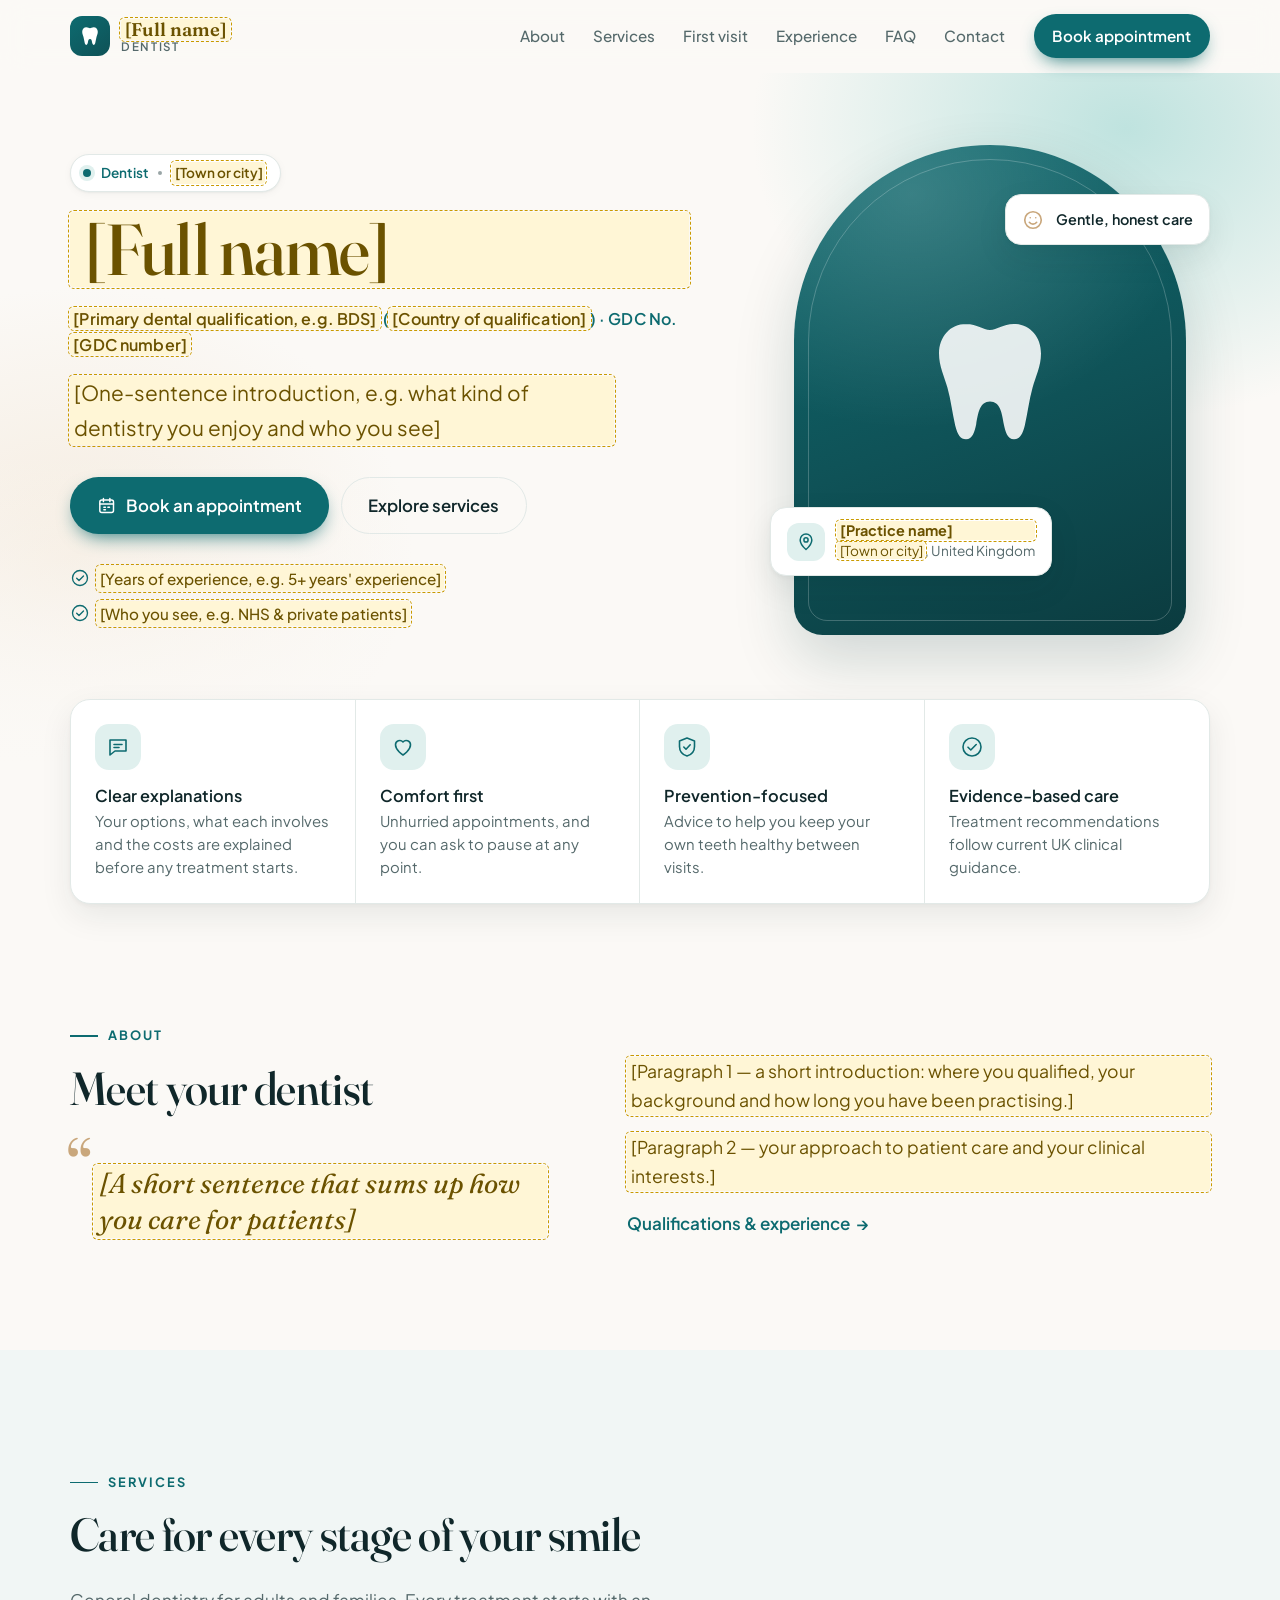
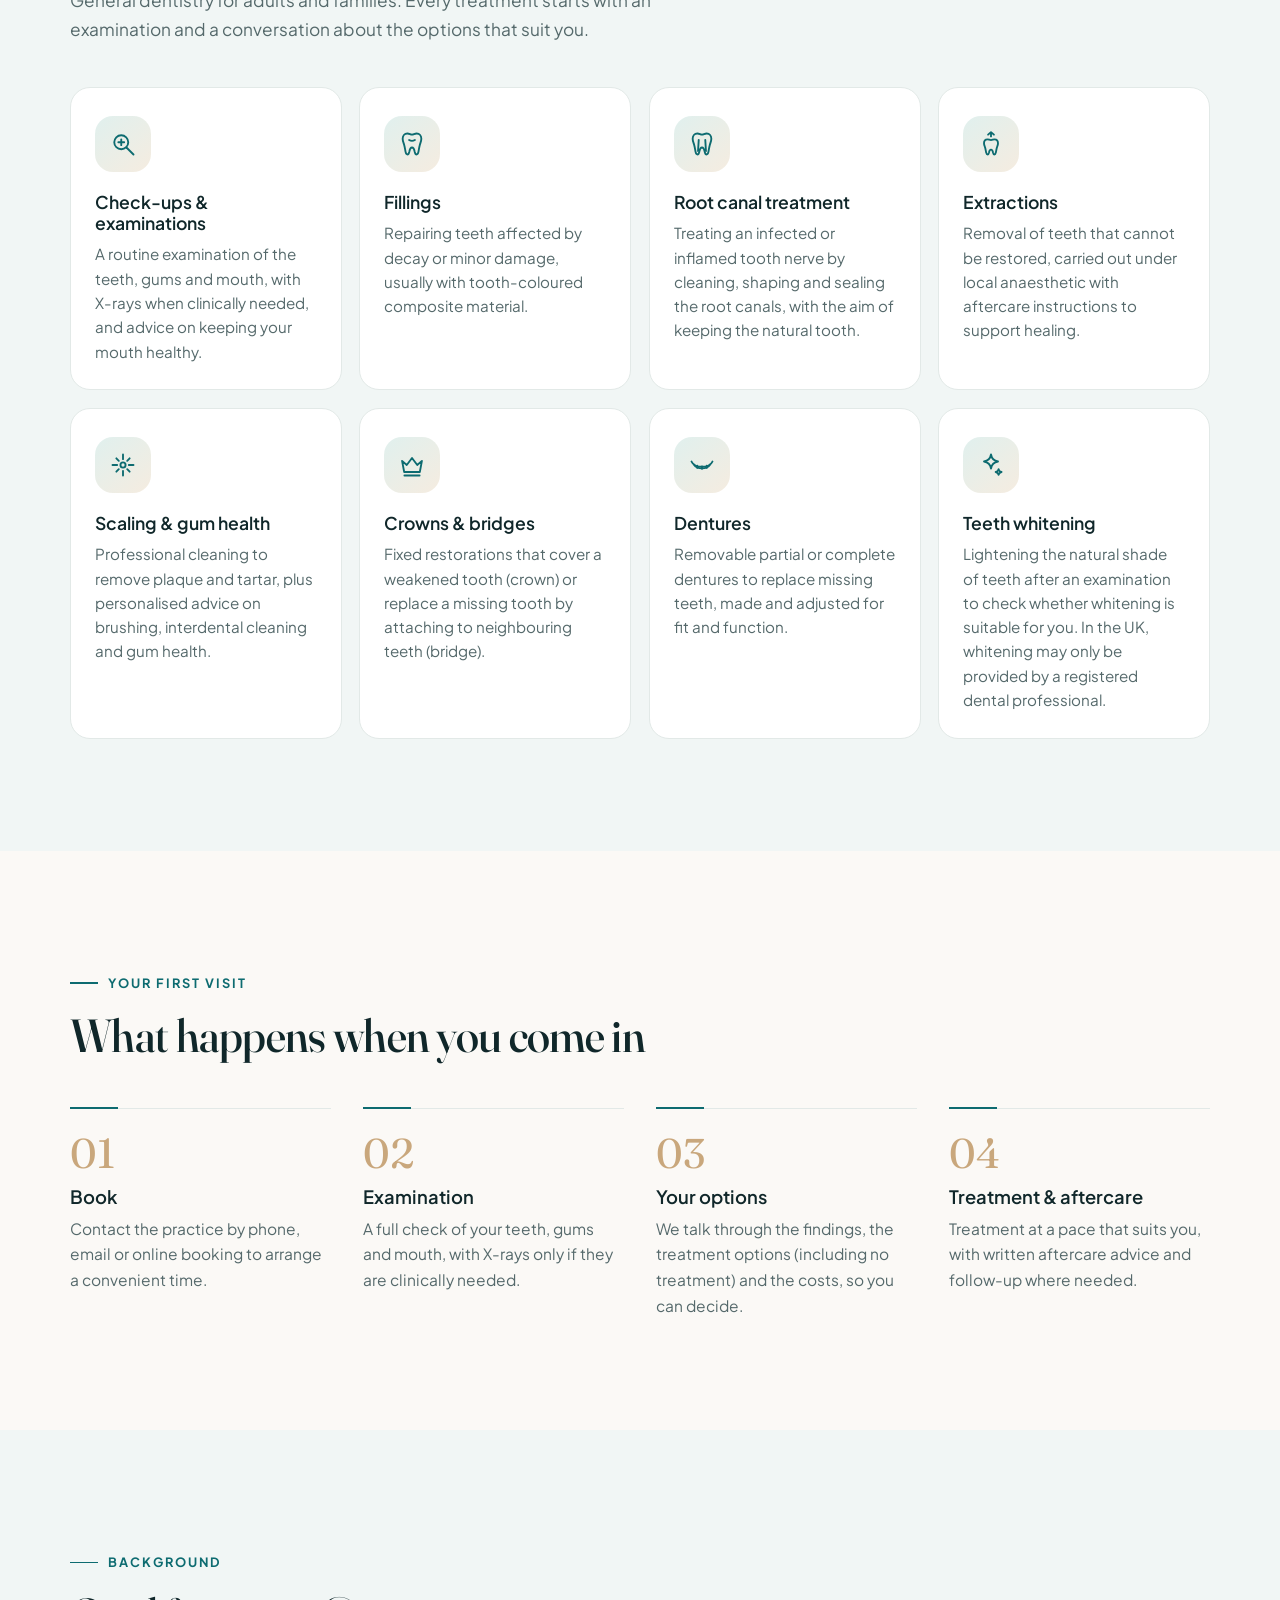
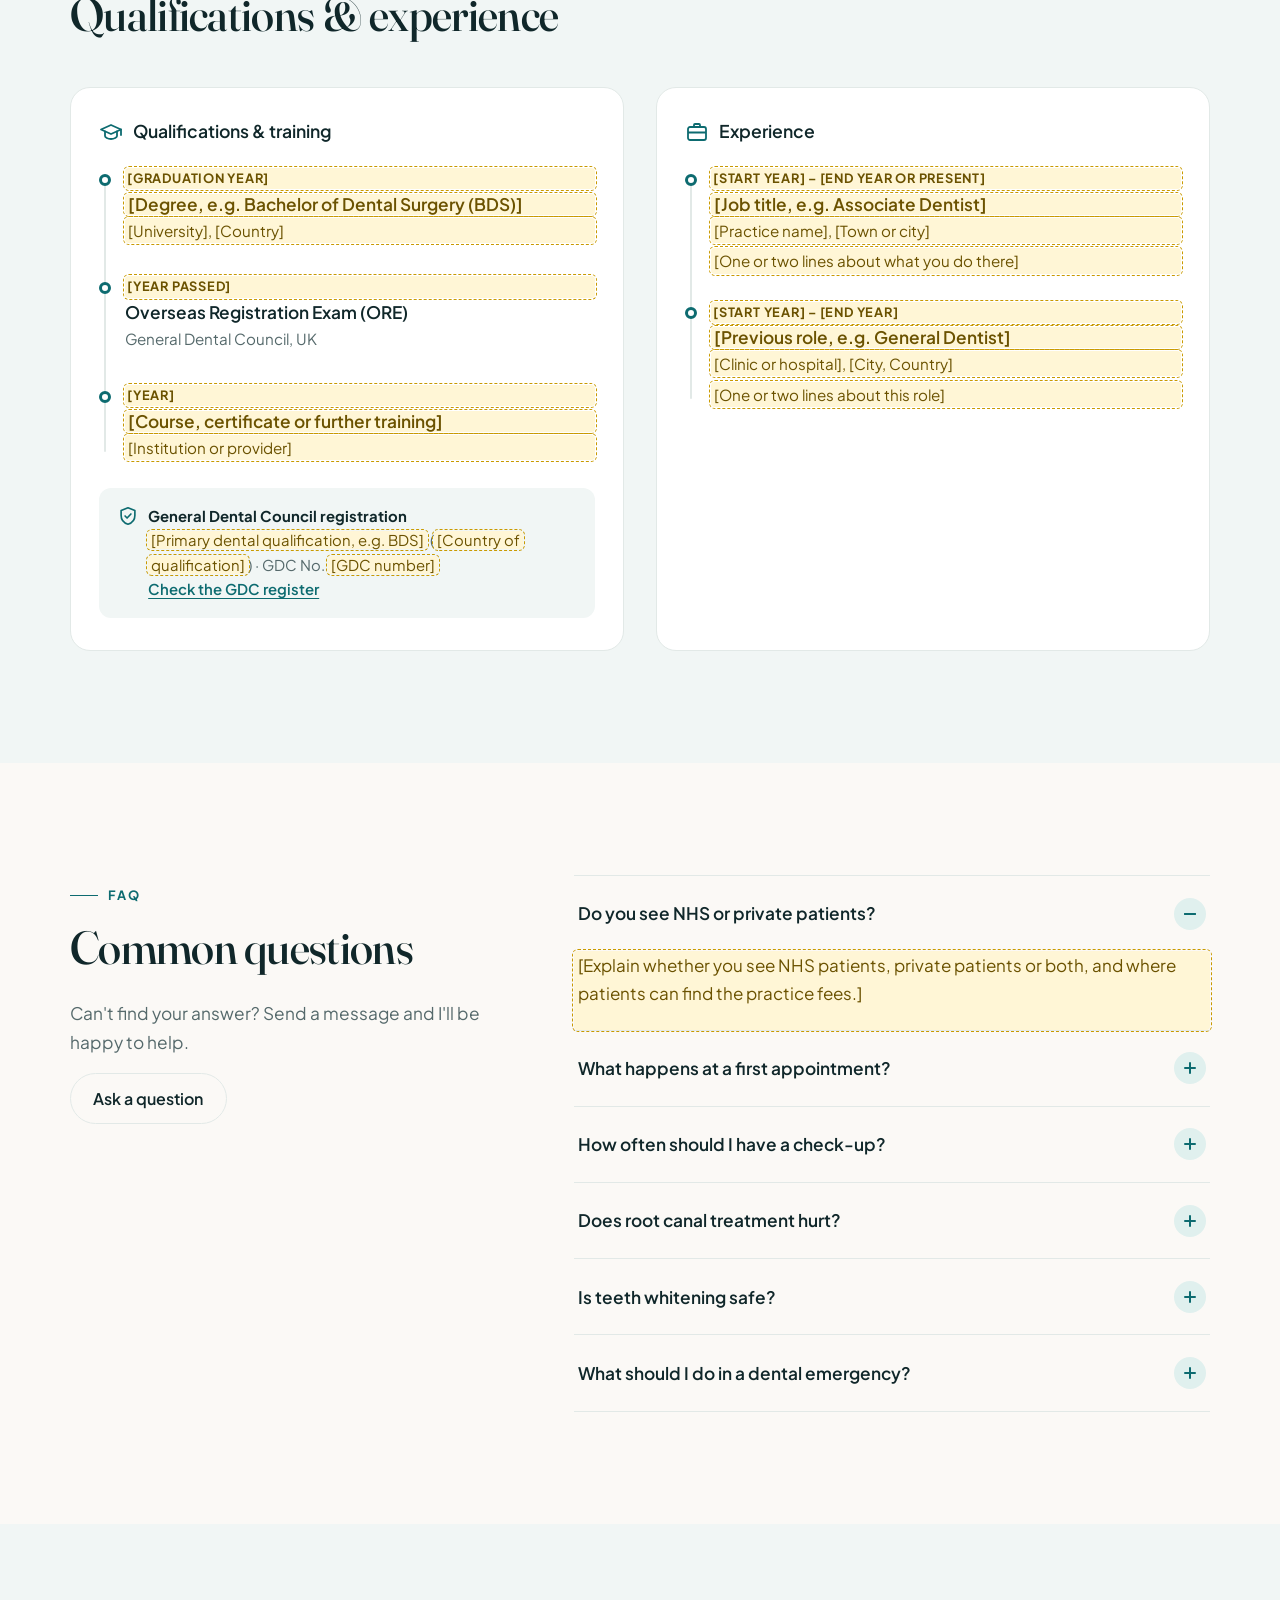
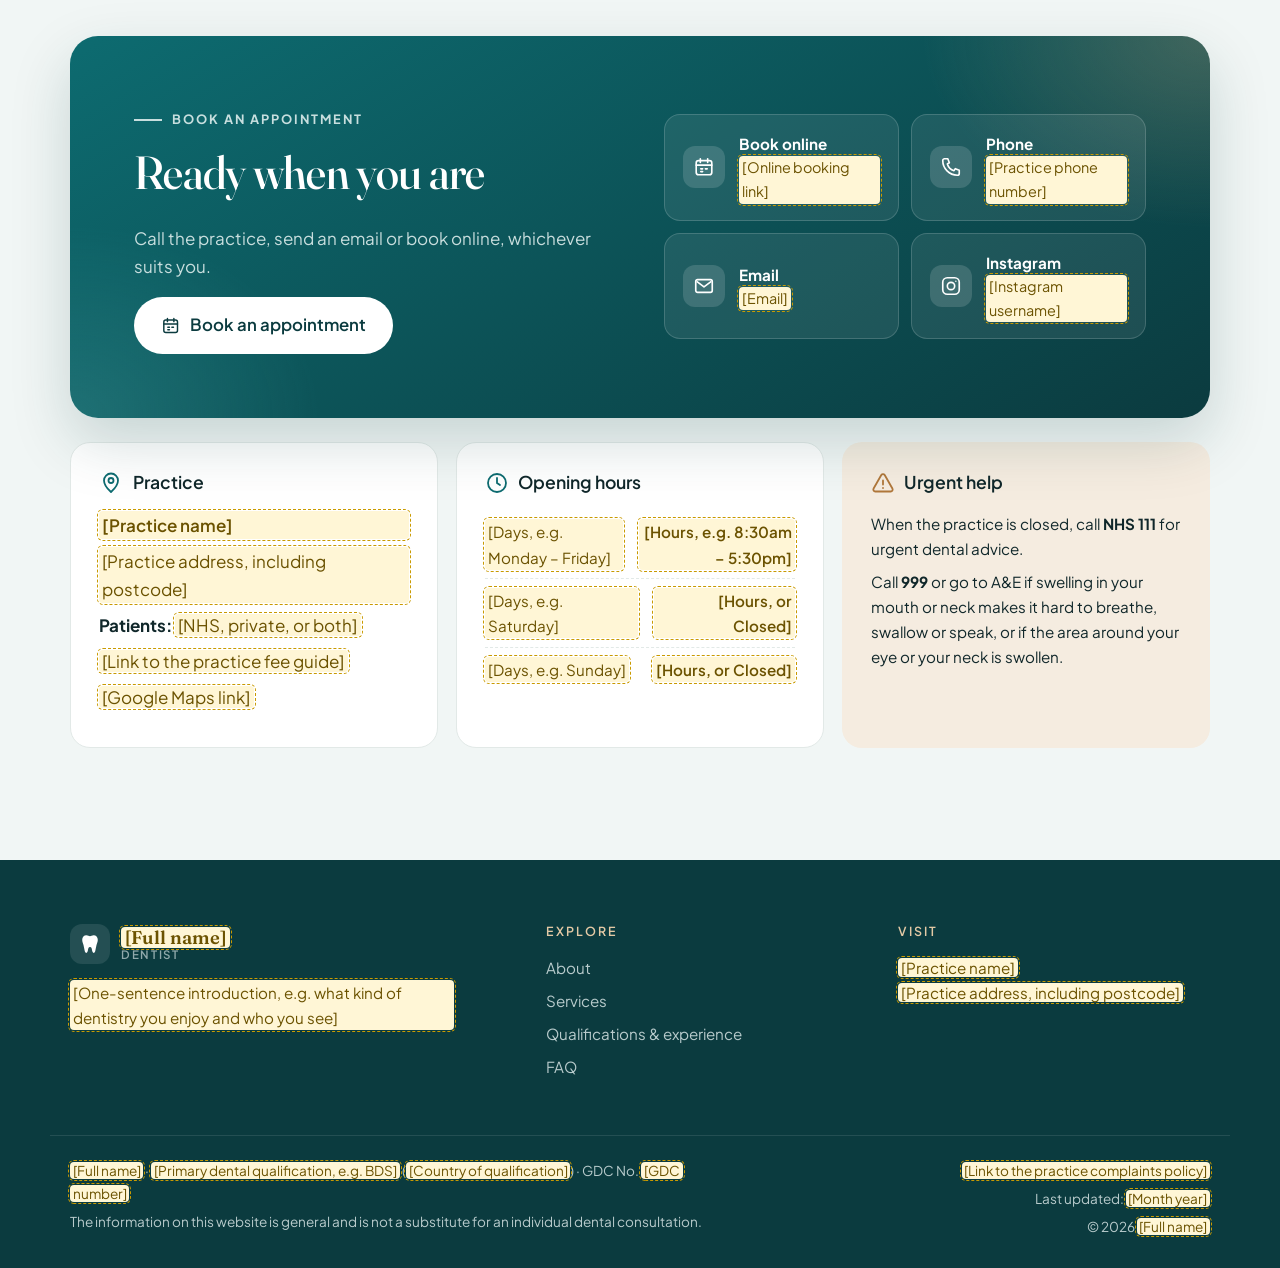
==== commit d4952b61: "Adapt site for UK practice and GDC requirements - Show qualification, country of qualification and G" ====
--- a/index.html
+++ b/index.html
@@ -1,11 +1,11 @@
 <!doctype html>
-<html lang="en">
+<html lang="en-GB">
 <head>
   <meta charset="utf-8">
   <meta name="viewport" content="width=device-width, initial-scale=1, viewport-fit=cover">
   <!-- The page title and description are filled in from content.js -->
   <title>Dentist</title>
-  <meta name="description" content="Personal website of a general dentist.">
+  <meta name="description" content="General dentist in the UK.">
   <meta name="color-scheme" content="light dark">
   <meta name="theme-color" content="#fbf9f6" media="(prefers-color-scheme: light)">
   <meta name="theme-color" content="#0c1a1c" media="(prefers-color-scheme: dark)">
@@ -43,7 +43,7 @@
           <li><a href="#contact">Contact</a></li>
         </ul>
       </nav>
-      <a class="btn btn-primary btn-sm header-cta js-whatsapp" href="#contact">Book appointment</a>
+      <a class="btn btn-primary btn-sm header-cta js-book" href="#contact">Book appointment</a>
       <button class="nav-toggle" type="button" aria-expanded="false" aria-controls="site-nav">
         <span class="nav-toggle-bar" aria-hidden="true"></span>
         <span class="visually-hidden">Menu</span>
@@ -59,11 +59,12 @@
         <div class="hero-text reveal">
           <p class="eyebrow"><span data-field="title">Dentist</span><span class="eyebrow-sep" aria-hidden="true"></span><span data-field="city"></span></p>
           <h1 id="hero-name" class="display" data-field="fullName"></h1>
+          <p class="credential-line js-credentials"></p>
           <p class="lead" data-field="tagline"></p>
           <div class="hero-actions">
-            <a class="btn btn-primary btn-lg js-whatsapp" href="#contact">
-              <svg class="icon" viewBox="0 0 24 24" aria-hidden="true"><use href="#i-whatsapp"/></svg>
-              Book on WhatsApp
+            <a class="btn btn-primary btn-lg js-book" href="#contact">
+              <svg class="icon" viewBox="0 0 24 24" aria-hidden="true"><use href="#i-calendar"/></svg>
+              Book an appointment
             </a>
             <a class="btn btn-ghost btn-lg" href="#services">Explore services</a>
           </div>
@@ -148,7 +149,9 @@
             <ol id="qualifications-list" class="timeline"></ol>
             <p class="registration" id="registration-line">
               <svg class="icon" viewBox="0 0 24 24" aria-hidden="true"><use href="#i-shield"/></svg>
-              <span><strong>Registration:</strong> <span data-field="registration"></span></span>
+              <span><strong>General Dental Council registration</strong><br>
+                <span class="js-credentials"></span><br>
+                <a href="https://olr.gdc-uk.org/" target="_blank" rel="noopener noreferrer">Check the GDC register</a></span>
             </p>
           </div>
           <div class="cred-col reveal">
@@ -180,7 +183,7 @@
           <p class="kicker">FAQ</p>
           <h2 id="faq-heading" class="section-title">Common questions</h2>
           <p class="section-intro">Can't find your answer? Send a message and I'll be happy to help.</p>
-          <a class="btn btn-ghost js-whatsapp" href="#contact">Ask a question</a>
+          <a class="btn btn-ghost" href="#contact">Ask a question</a>
         </div>
         <div id="faq-list" class="faq-list reveal"></div>
       </div>
@@ -193,10 +196,10 @@
           <div class="cta-text">
             <p class="kicker kicker-light">Book an appointment</p>
             <h2 id="contact-heading" class="section-title">Ready when you are</h2>
-            <p>Message me on WhatsApp for the quickest reply, or use any of the options below.</p>
-            <a class="btn btn-light btn-lg js-whatsapp" href="#contact-list">
-              <svg class="icon" viewBox="0 0 24 24" aria-hidden="true"><use href="#i-whatsapp"/></svg>
-              Chat on WhatsApp
+            <p>Call the practice, send an email or book online, whichever suits you.</p>
+            <a class="btn btn-light btn-lg js-book" href="#contact-list">
+              <svg class="icon" viewBox="0 0 24 24" aria-hidden="true"><use href="#i-calendar"/></svg>
+              Book an appointment
             </a>
           </div>
           <ul class="contact-list" id="contact-list"></ul>
@@ -206,10 +209,12 @@
           <div class="visit-card reveal">
             <h3 class="col-title">
               <svg class="icon" viewBox="0 0 24 24" aria-hidden="true"><use href="#i-pin"/></svg>
-              Clinic
+              Practice
             </h3>
             <p class="visit-strong" data-field="clinicName"></p>
             <p data-field="address"></p>
+            <p class="visit-meta" id="patients-line"><strong>Patients:</strong> <span data-field="patients"></span></p>
+            <p id="fees-link-wrap"><a class="link-arrow" id="fees-link" href="#" target="_blank" rel="noopener noreferrer">Fees <span aria-hidden="true">→</span></a></p>
             <p id="map-link-wrap"><a class="link-arrow" id="map-link" href="#" target="_blank" rel="noopener noreferrer">Get directions <span aria-hidden="true">→</span></a></p>
           </div>
           <div class="visit-card reveal" id="hours-card">
@@ -222,9 +227,10 @@
           <div class="visit-card visit-card-note reveal">
             <h3 class="col-title">
               <svg class="icon" viewBox="0 0 24 24" aria-hidden="true"><use href="#i-alert"/></svg>
-              Emergencies
-            </h3>
-            <p>If you have swelling spreading to your eye or neck, difficulty breathing or swallowing, or bleeding that will not stop, go to your nearest emergency department.</p>
+              Urgent help
+            </h3>
+            <p>When the practice is closed, call <strong>NHS 111</strong> for urgent dental advice.</p>
+            <p>Call <strong>999</strong> or go to A&amp;E if swelling in your mouth or neck makes it hard to breathe, swallow or speak, or if the area around your eye or your neck is swollen.</p>
           </div>
         </div>
       </div>
@@ -259,8 +265,16 @@
       </div>
     </div>
     <div class="container footer-bottom">
-      <p>&copy; <span id="year"></span> <span data-field="fullName"></span></p>
-      <p>The information on this website is general and is not a substitute for an individual dental consultation.</p>
+      <div class="footer-legal">
+        <p><span data-field="fullName"></span> &middot; <span class="js-credentials"></span></p>
+        <p id="courtesy-note" hidden></p>
+        <p>The information on this website is general and is not a substitute for an individual dental consultation.</p>
+      </div>
+      <div class="footer-legal footer-legal-end">
+        <p id="complaints-wrap"><a id="complaints-link" href="#" target="_blank" rel="noopener noreferrer">Complaints policy</a></p>
+        <p>Last updated: <span data-field="lastUpdated"></span></p>
+        <p>&copy; <span id="year"></span> <span data-field="fullName"></span></p>
+      </div>
     </div>
   </footer>
 
@@ -269,8 +283,8 @@
     <a class="mobile-bar-btn js-call" href="#contact">
       <svg class="icon" viewBox="0 0 24 24" aria-hidden="true"><use href="#i-phone"/></svg> Call
     </a>
-    <a class="mobile-bar-btn mobile-bar-primary js-whatsapp" href="#contact">
-      <svg class="icon" viewBox="0 0 24 24" aria-hidden="true"><use href="#i-whatsapp"/></svg> Book on WhatsApp
+    <a class="mobile-bar-btn mobile-bar-primary js-book" href="#contact">
+      <svg class="icon" viewBox="0 0 24 24" aria-hidden="true"><use href="#i-calendar"/></svg> Book appointment
     </a>
   </div>
 
@@ -280,6 +294,7 @@
       <symbol id="i-tooth" viewBox="0 0 24 24"><path fill="currentColor" d="M8 2.5c-2.6 0-4.5 2.1-4.5 4.9 0 2.2.9 3.8 1.4 5.7.6 2.1.8 4.2 1.3 6.3.4 1.6.9 2.3 1.8 2.3 1.1 0 1.4-1.2 1.7-2.5.3-1.8.6-3.8 2.3-3.8s2 2 2.3 3.8c.3 1.3.6 2.5 1.7 2.5.9 0 1.4-.7 1.8-2.3.5-2.1.7-4.2 1.3-6.3.5-1.9 1.4-3.5 1.4-5.7 0-2.8-1.9-4.9-4.5-4.9-1.9 0-2.8 1-4 1s-2.1-1-4-1Z"/></symbol>
       <symbol id="i-whatsapp" viewBox="0 0 24 24"><path fill="currentColor" d="M12 2a10 10 0 0 0-8.6 15.1L2 22l5-1.3A10 10 0 1 0 12 2Zm0 18.2a8.2 8.2 0 0 1-4.2-1.2l-.3-.2-3 .8.8-2.9-.2-.3A8.2 8.2 0 1 1 12 20.2Zm4.5-6.1c-.2-.1-1.5-.7-1.7-.8-.2-.1-.4-.1-.6.1l-.8 1c-.1.2-.3.2-.5.1a6.7 6.7 0 0 1-3.3-2.9c-.2-.4.3-.4.8-1.2.1-.2 0-.3 0-.4l-.8-1.8c-.2-.5-.4-.4-.6-.4h-.5a1 1 0 0 0-.7.3 3 3 0 0 0-.9 2.2 5.2 5.2 0 0 0 1.1 2.7 11.8 11.8 0 0 0 4.5 4c1.7.7 2.3.8 3.2.6.5-.1 1.5-.6 1.7-1.2.2-.6.2-1.1.2-1.2-.1-.1-.3-.2-.5-.3Z"/></symbol>
       <symbol id="i-pin" viewBox="0 0 24 24"><path fill="none" stroke="currentColor" stroke-width="1.8" stroke-linecap="round" stroke-linejoin="round" d="M12 21s-7-6.2-7-11.5a7 7 0 0 1 14 0C19 14.8 12 21 12 21Z"/><circle cx="12" cy="9.5" r="2.5" fill="none" stroke="currentColor" stroke-width="1.8"/></symbol>
+      <symbol id="i-calendar" viewBox="0 0 24 24"><g fill="none" stroke="currentColor" stroke-width="1.8" stroke-linecap="round" stroke-linejoin="round"><rect x="3.5" y="5" width="17" height="15.5" rx="2.5"/><path d="M3.5 10h17M8 3v4M16 3v4M8.5 14h2M13.5 14h2M8.5 17h2"/></g></symbol>
       <symbol id="i-clock" viewBox="0 0 24 24"><g fill="none" stroke="currentColor" stroke-width="1.8" stroke-linecap="round"><circle cx="12" cy="12" r="9"/><path d="M12 7v5l3 2"/></g></symbol>
       <symbol id="i-phone" viewBox="0 0 24 24"><path fill="none" stroke="currentColor" stroke-width="1.8" stroke-linejoin="round" d="M5 3h3.5l1.7 4.3-2.2 1.4a11 11 0 0 0 7.3 7.3l1.4-2.2L21 15.5V19a2 2 0 0 1-2 2A16 16 0 0 1 3 5a2 2 0 0 1 2-2Z"/></symbol>
       <symbol id="i-mail" viewBox="0 0 24 24"><g fill="none" stroke="currentColor" stroke-width="1.8" stroke-linejoin="round"><rect x="3" y="5" width="18" height="14" rx="2"/><path d="m4 7 8 6 8-6"/></g></symbol>
--- a/assets/style.css
+++ b/assets/style.css
@@ -526,3 +526,16 @@
 /* ===== Scroll reveal (only when JS + motion allowed) ===== */
 .js-reveal .reveal { opacity: 0; transform: translateY(18px); transition: opacity .7s ease, transform .7s cubic-bezier(.2, .7, .2, 1); }
 .js-reveal .reveal.is-visible { opacity: 1; transform: none; }
+
+/* ===== UK registration details ===== */
+.credential-line {
+  margin: -.4rem 0 1.1rem; font-size: 1rem; font-weight: 600; color: var(--accent);
+  letter-spacing: .01em;
+}
+.registration a { font-weight: 600; }
+.visit-card .visit-meta { color: var(--ink); }
+.footer-legal { max-width: 40rem; }
+.footer-legal p { margin: 0 0 .35rem; }
+.footer-legal-end { text-align: left; }
+@media (min-width: 800px) { .footer-legal-end { text-align: right; } }
+.site-footer .footer-legal a { text-decoration: underline; }
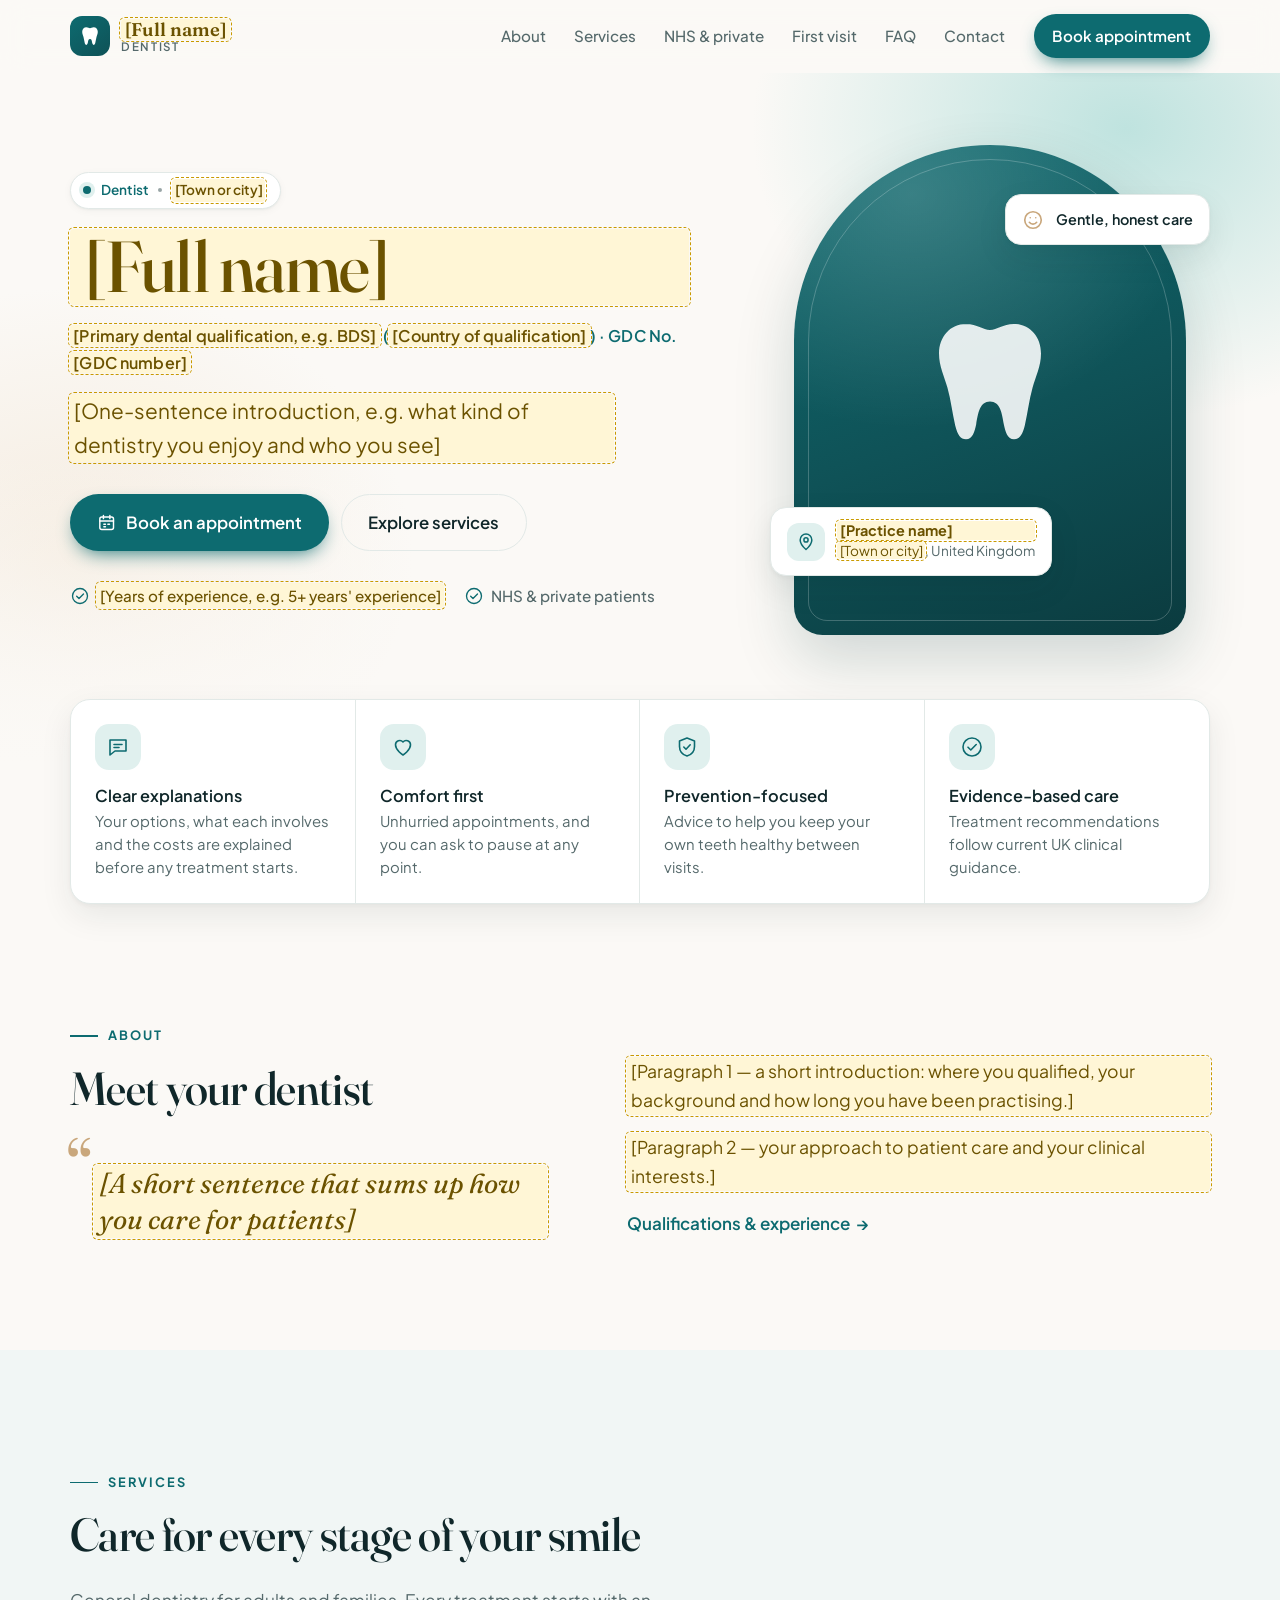
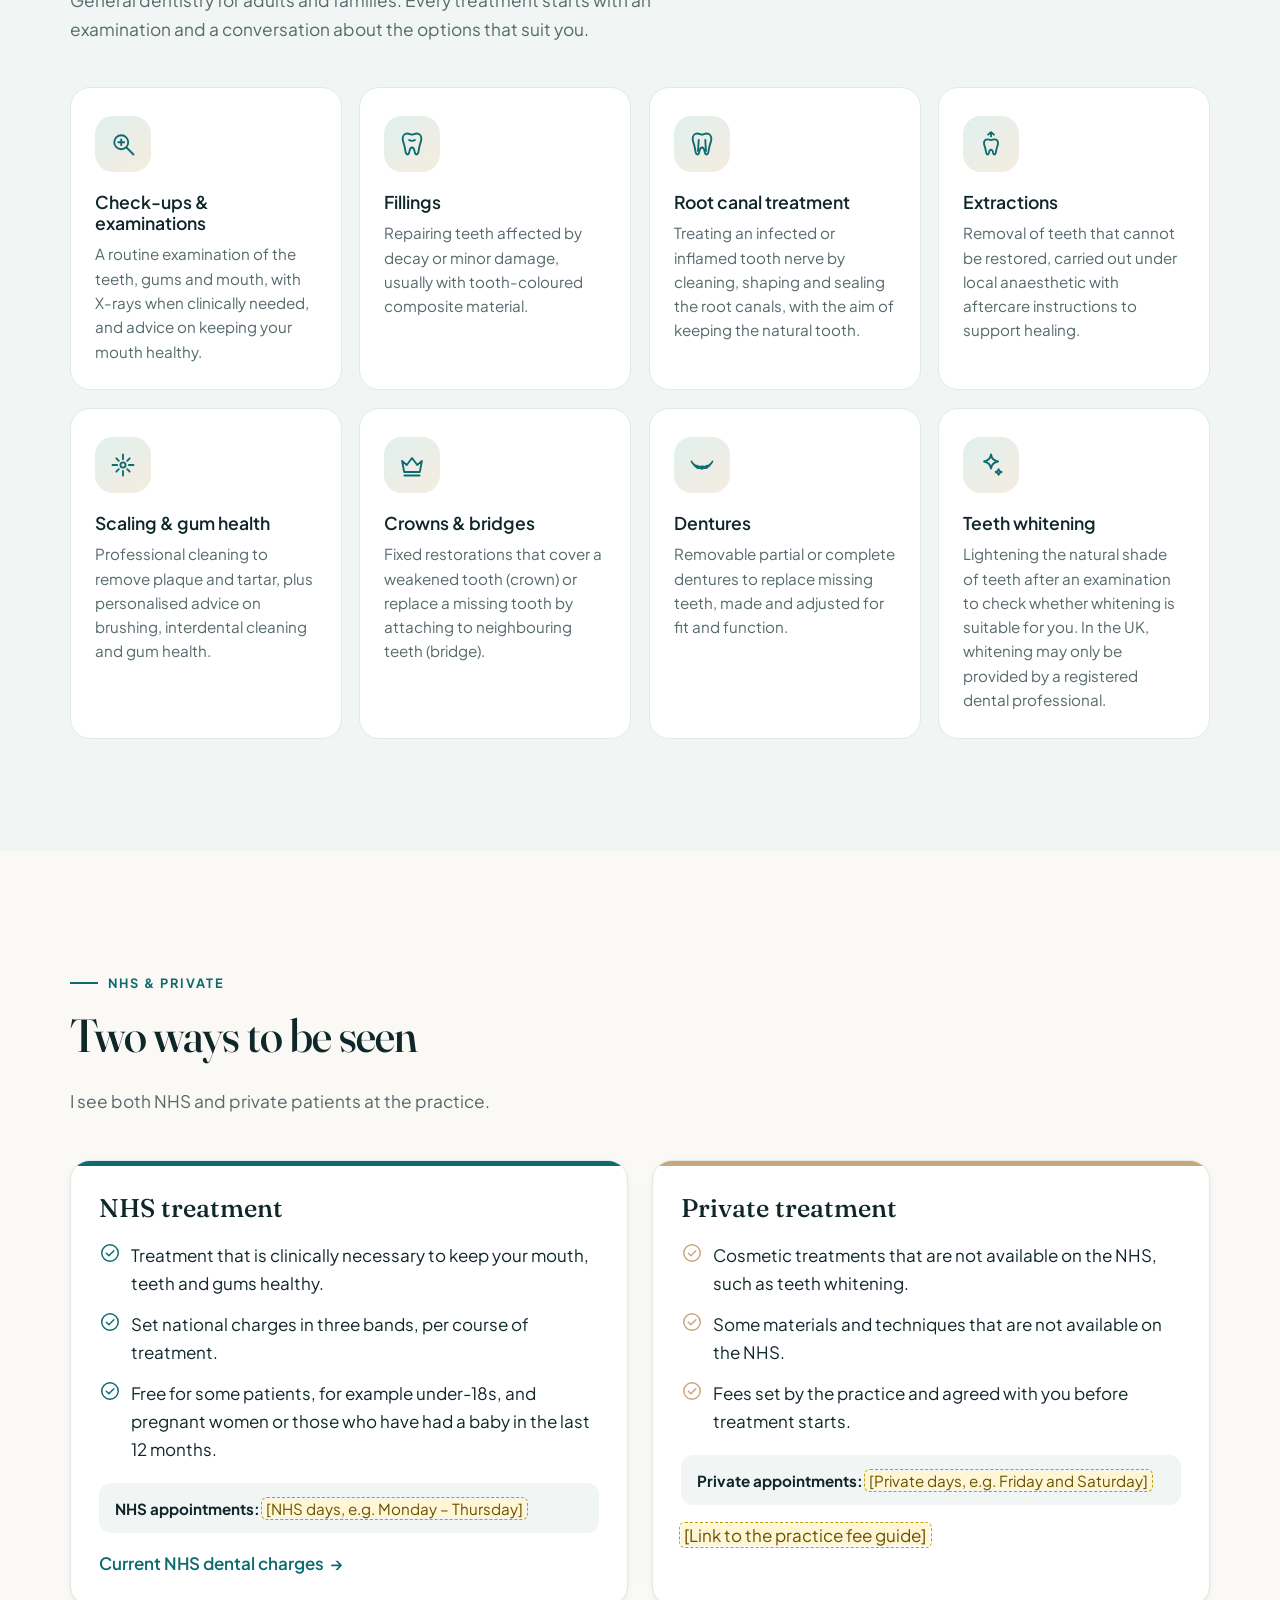
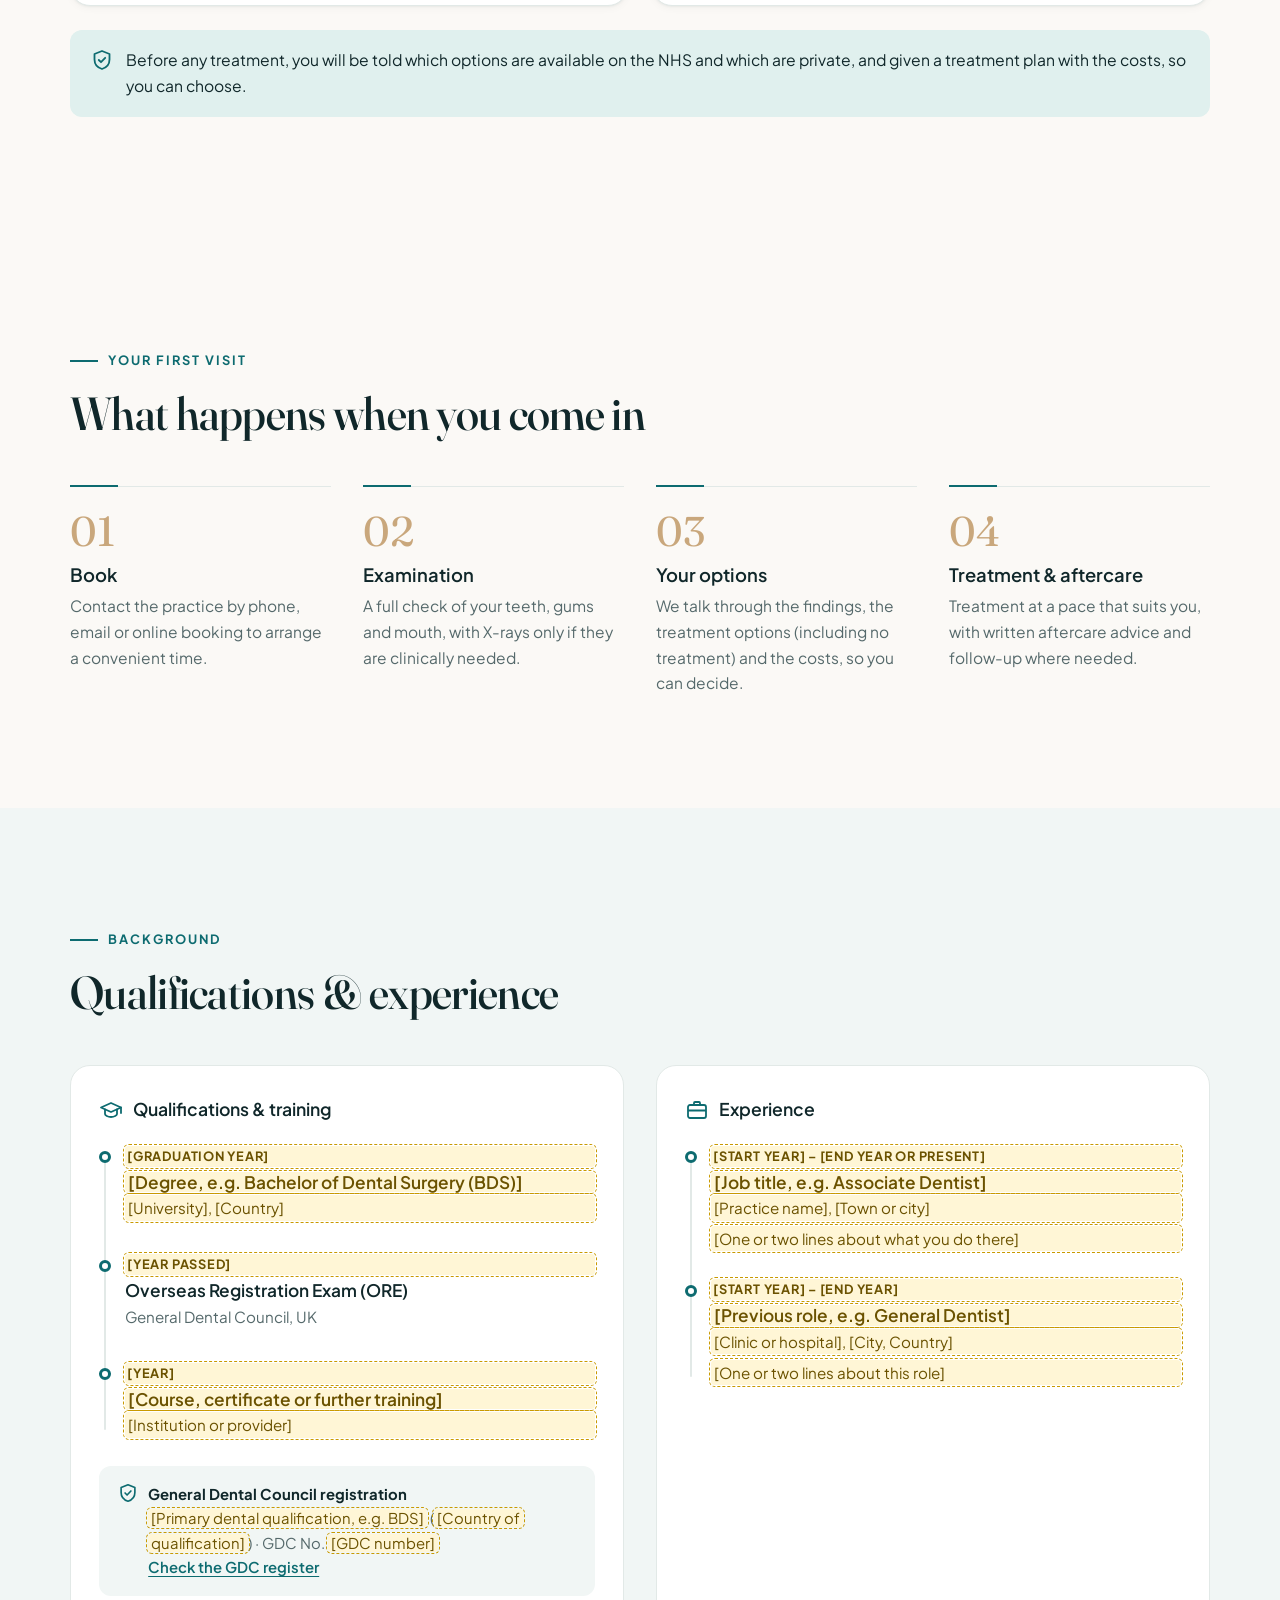
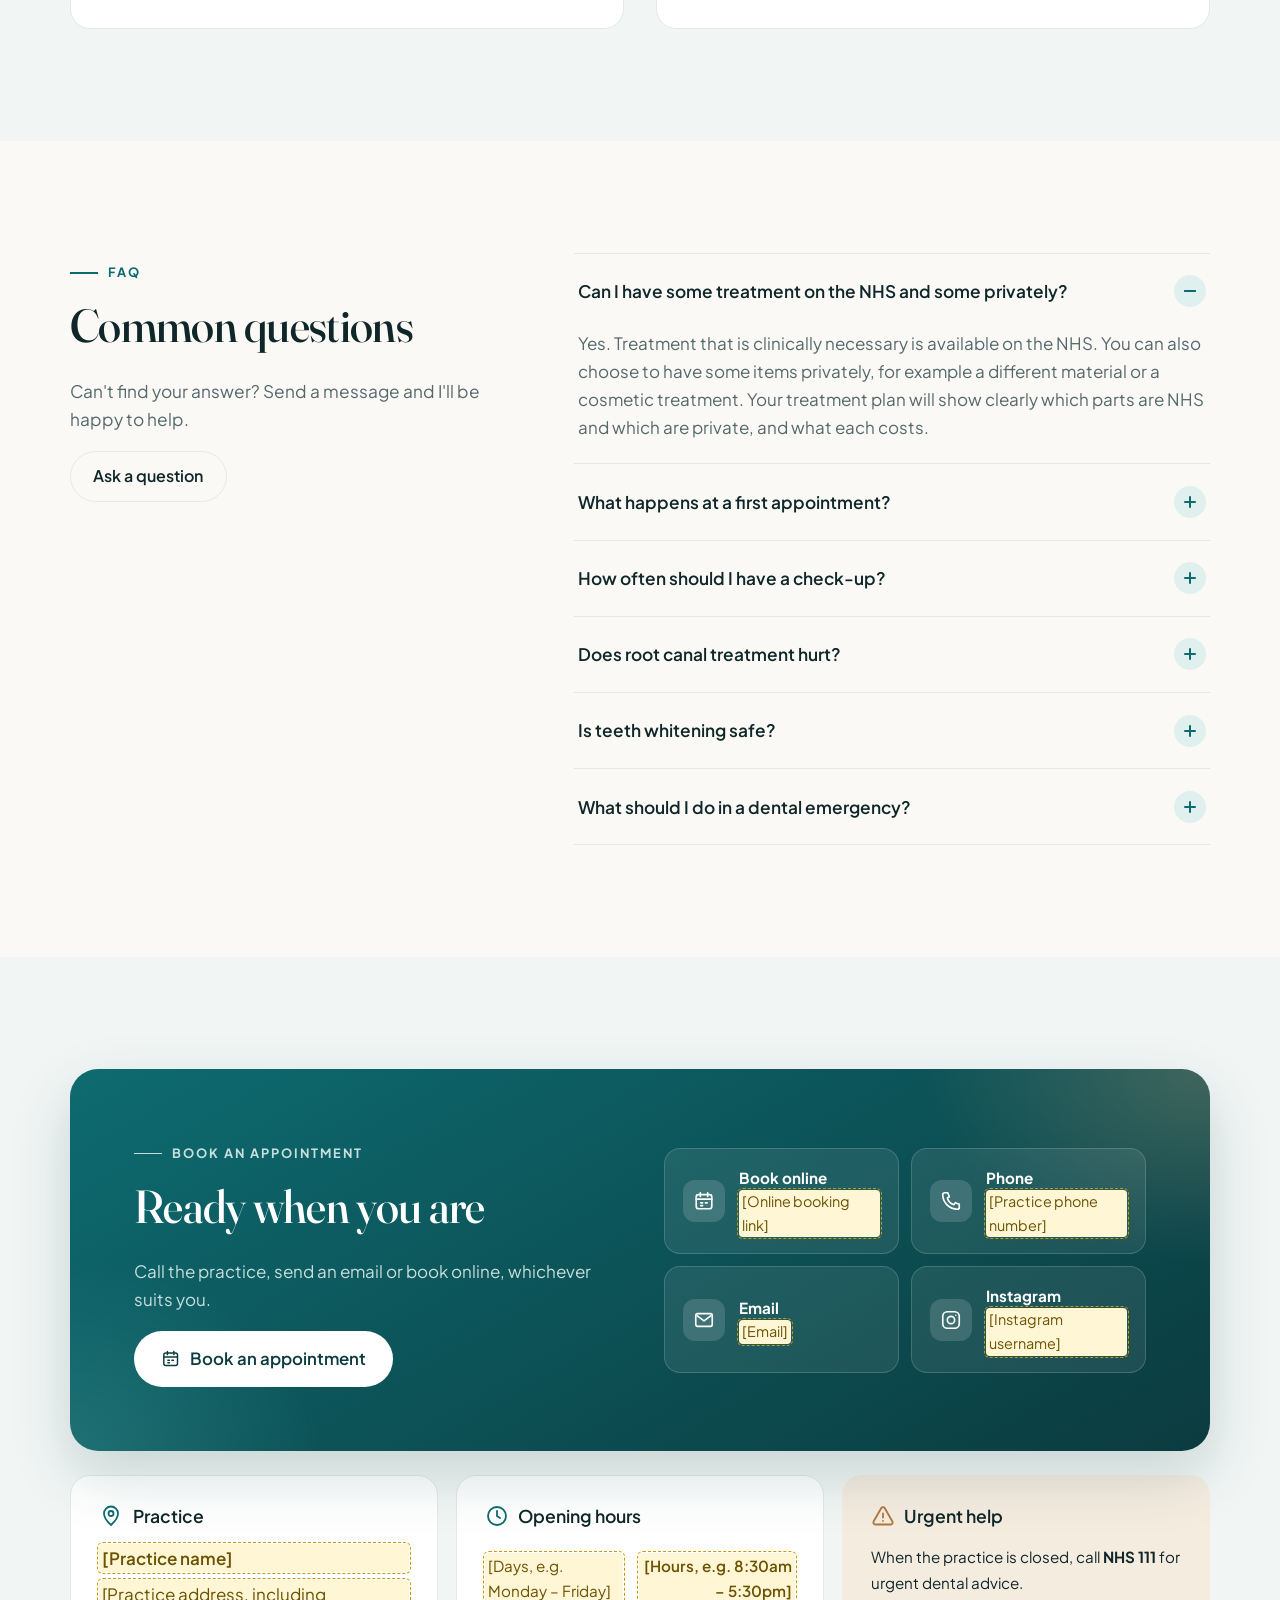
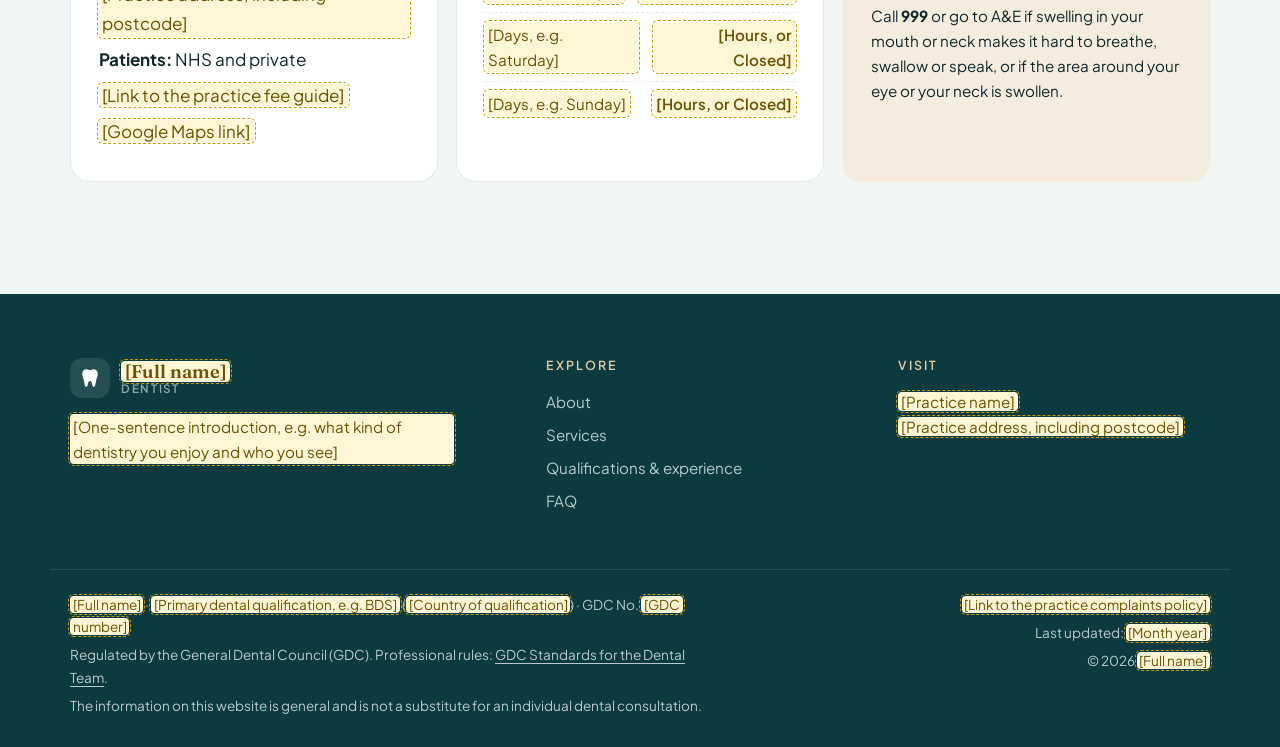
==== commit 85f853ce: "Add NHS & private section for a mixed practice - New section with NHS and private cards (what each c" ====
--- a/index.html
+++ b/index.html
@@ -37,8 +37,8 @@
         <ul>
           <li><a href="#about">About</a></li>
           <li><a href="#services">Services</a></li>
+          <li><a href="#fees">NHS &amp; private</a></li>
           <li><a href="#journey">First visit</a></li>
-          <li><a href="#credentials">Experience</a></li>
           <li><a href="#faq">FAQ</a></li>
           <li><a href="#contact">Contact</a></li>
         </ul>
@@ -122,6 +122,35 @@
       </div>
     </section>
 
+    <!-- ===== NHS & private ===== -->
+    <section id="fees" class="section" aria-labelledby="fees-heading">
+      <div class="container">
+        <div class="section-head reveal">
+          <p class="kicker">NHS &amp; private</p>
+          <h2 id="fees-heading" class="section-title">Two ways to be seen</h2>
+          <p class="section-intro" data-field="careIntro"></p>
+        </div>
+        <div class="care-grid">
+          <article class="care-card care-card-nhs reveal">
+            <h3 class="care-title">NHS treatment</h3>
+            <ul class="care-points" id="nhs-points"></ul>
+            <p class="care-days" id="nhs-days-line"><strong>NHS appointments:</strong> <span data-field="nhsDays"></span></p>
+            <p id="nhs-link-wrap"><a class="link-arrow" id="nhs-link" href="#" target="_blank" rel="noopener noreferrer">Current NHS dental charges <span aria-hidden="true">→</span></a></p>
+          </article>
+          <article class="care-card care-card-private reveal">
+            <h3 class="care-title">Private treatment</h3>
+            <ul class="care-points" id="private-points"></ul>
+            <p class="care-days" id="private-days-line"><strong>Private appointments:</strong> <span data-field="privateDays"></span></p>
+            <p id="private-link-wrap"><a class="link-arrow" id="private-link" href="#" target="_blank" rel="noopener noreferrer">Private fee guide <span aria-hidden="true">→</span></a></p>
+          </article>
+        </div>
+        <p class="care-note reveal">
+          <svg class="icon" viewBox="0 0 24 24" aria-hidden="true"><use href="#i-shield"/></svg>
+          <span>Before any treatment, you will be told which options are available on the NHS and which are private, and given a treatment plan with the costs, so you can choose.</span>
+        </p>
+      </div>
+    </section>
+
     <!-- ===== First visit ===== -->
     <section id="journey" class="section" aria-labelledby="journey-heading">
       <div class="container">
@@ -268,6 +297,7 @@
       <div class="footer-legal">
         <p><span data-field="fullName"></span> &middot; <span class="js-credentials"></span></p>
         <p id="courtesy-note" hidden></p>
+        <p>Regulated by the General Dental Council (GDC). Professional rules: <a href="https://www.gdc-uk.org/standards-guidance/standards-and-guidance/standards-for-the-dental-team" target="_blank" rel="noopener noreferrer">GDC Standards for the Dental Team</a>.</p>
         <p>The information on this website is general and is not a substitute for an individual dental consultation.</p>
       </div>
       <div class="footer-legal footer-legal-end">
--- a/assets/style.css
+++ b/assets/style.css
@@ -539,3 +539,27 @@
 .footer-legal-end { text-align: left; }
 @media (min-width: 800px) { .footer-legal-end { text-align: right; } }
 .site-footer .footer-legal a { text-decoration: underline; }
+
+/* ===== NHS & private ===== */
+.care-grid { display: grid; gap: 1.25rem; }
+@media (min-width: 800px) { .care-grid { grid-template-columns: 1fr 1fr; gap: 1.5rem; } }
+.care-card {
+  position: relative; padding: 2rem 1.75rem 1.75rem;
+  background: var(--surface); border: 1px solid var(--line); border-radius: var(--radius);
+  box-shadow: var(--shadow-sm); overflow: hidden;
+}
+.care-card::before { content: ""; position: absolute; left: 0; right: 0; top: 0; height: 5px; background: var(--accent); }
+.care-card-private::before { background: var(--sand); }
+.care-title { font-family: var(--font-display); font-weight: 500; font-size: 1.6rem; margin-bottom: 1.1rem; }
+.care-points { display: grid; gap: .8rem; margin-bottom: 1.25rem; }
+.care-points li { display: flex; gap: .65rem; align-items: flex-start; }
+.care-check { width: 22px; height: 22px; flex: none; color: var(--accent); margin-top: .1rem; }
+.care-card-private .care-check { color: var(--sand); }
+.care-days { padding: .8rem 1rem; background: var(--tint); border-radius: var(--radius-sm); font-size: .95rem; color: var(--muted); }
+.care-days strong { color: var(--ink); }
+.care-card p:last-child { margin-bottom: 0; }
+.care-note {
+  display: flex; gap: .75rem; align-items: flex-start; margin: 1.5rem 0 0; padding: 1.1rem 1.25rem;
+  background: var(--accent-soft); border-radius: var(--radius-sm); color: var(--ink); font-size: .98rem;
+}
+.care-note .icon { width: 24px; height: 24px; color: var(--accent); margin-top: .05rem; }
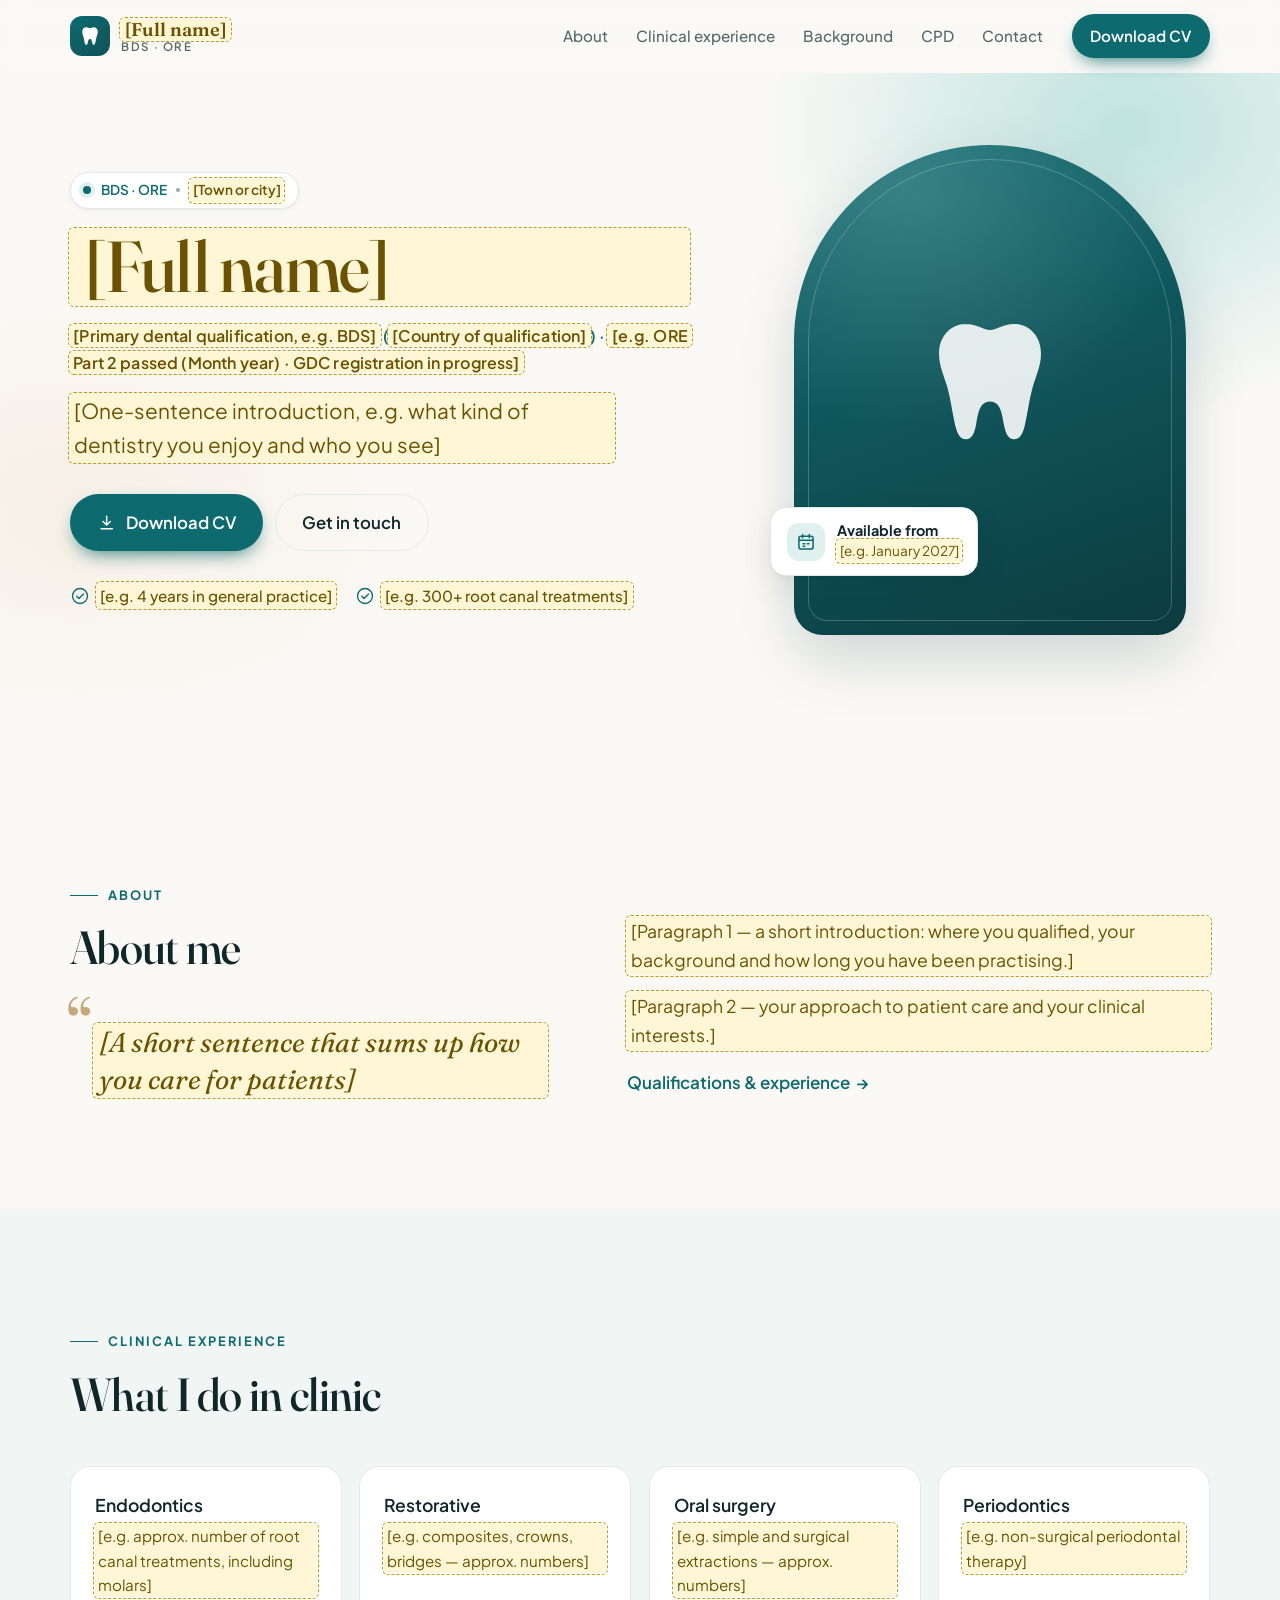
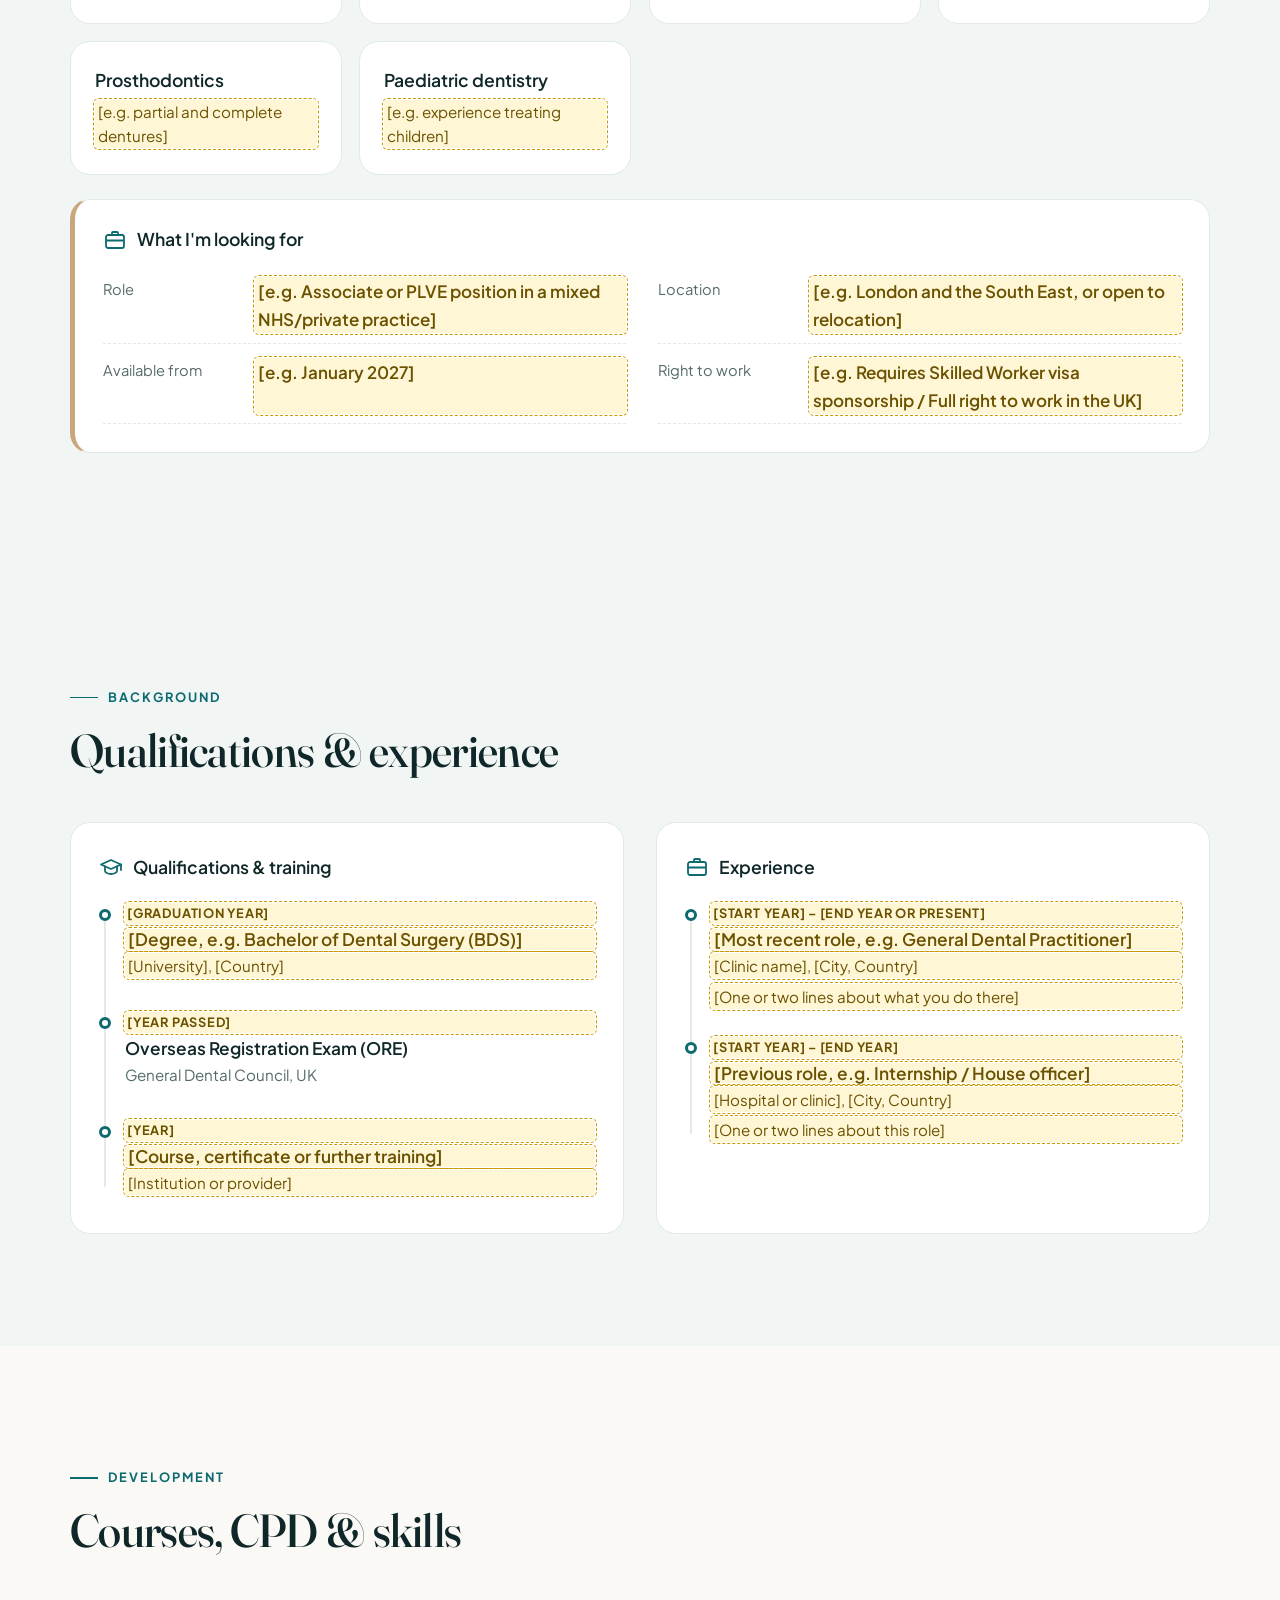
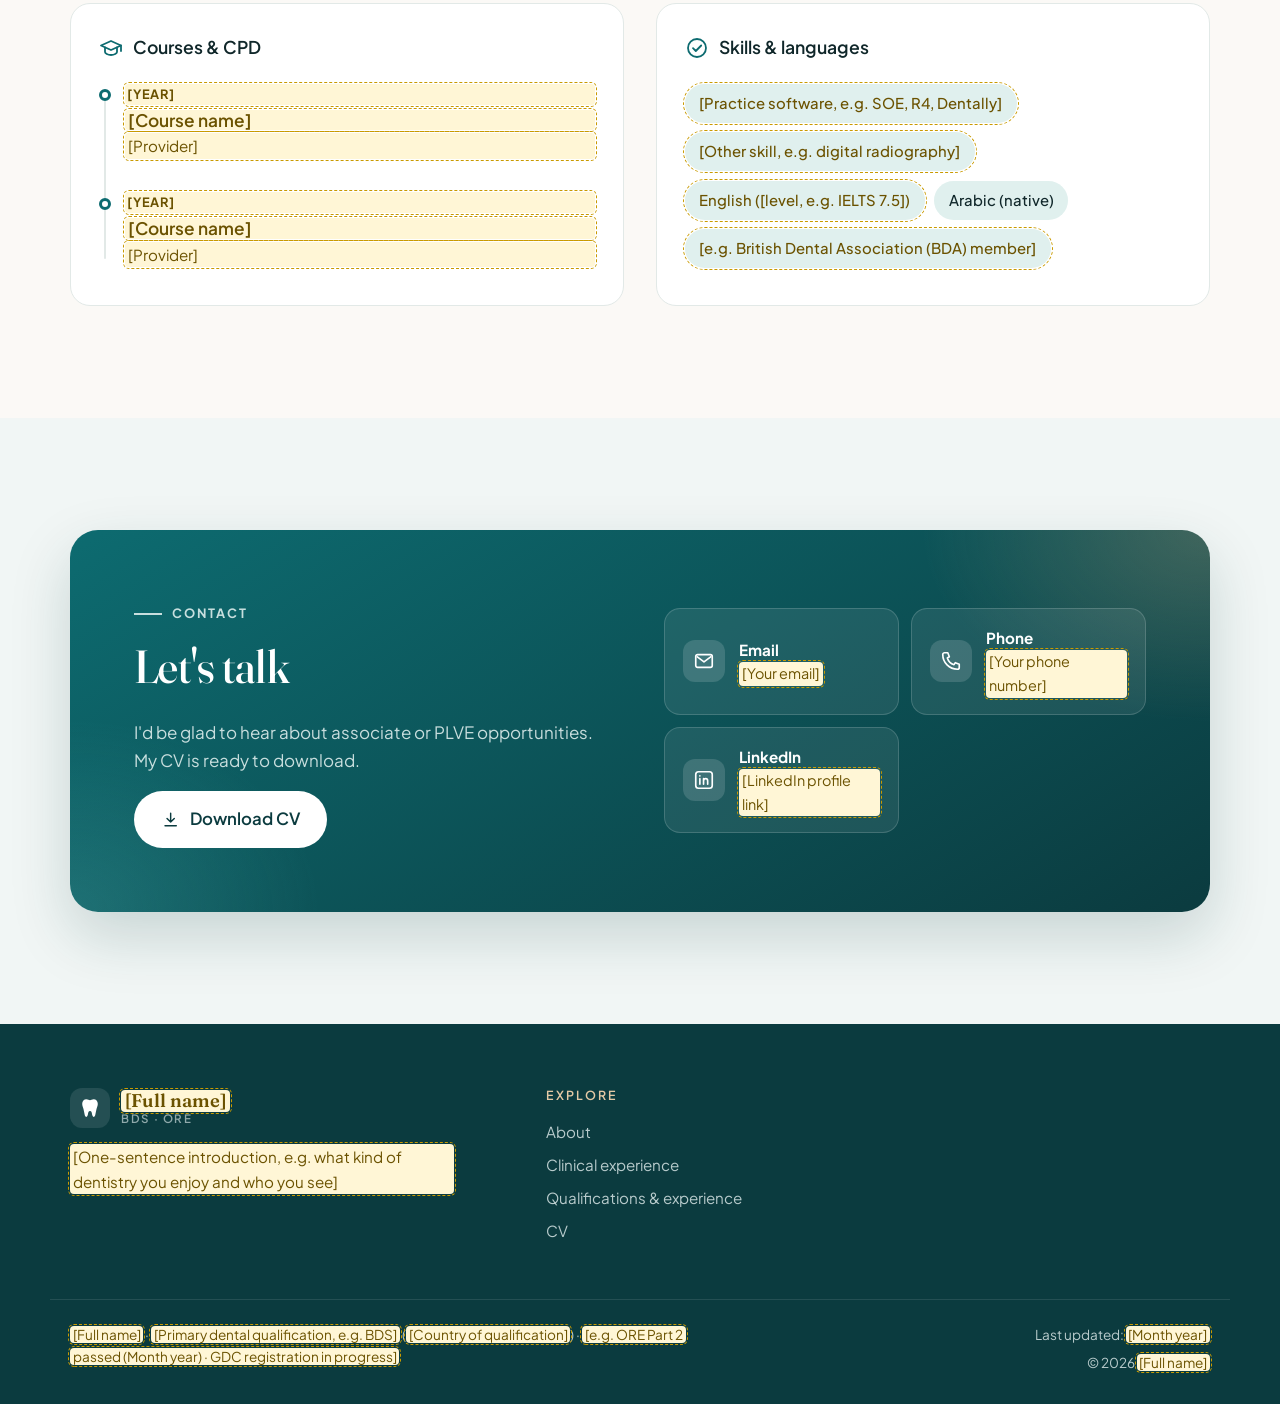
==== commit 68bf5f73: "Add job-search mode and printable CV - mode switch in content.js: "job" (default, before GDC registr" ====
--- a/index.html
+++ b/index.html
@@ -36,14 +36,18 @@
       <nav id="site-nav" class="site-nav" aria-label="Main">
         <ul>
           <li><a href="#about">About</a></li>
-          <li><a href="#services">Services</a></li>
-          <li><a href="#fees">NHS &amp; private</a></li>
-          <li><a href="#journey">First visit</a></li>
-          <li><a href="#faq">FAQ</a></li>
+          <li data-mode="patients"><a href="#services">Services</a></li>
+          <li data-mode="patients"><a href="#fees">NHS &amp; private</a></li>
+          <li data-mode="patients"><a href="#journey">First visit</a></li>
+          <li data-mode="patients"><a href="#faq">FAQ</a></li>
+          <li data-mode="job"><a href="#clinical">Clinical experience</a></li>
+          <li data-mode="job"><a href="#credentials">Background</a></li>
+          <li data-mode="job"><a href="#cpd">CPD</a></li>
           <li><a href="#contact">Contact</a></li>
         </ul>
       </nav>
-      <a class="btn btn-primary btn-sm header-cta js-book" href="#contact">Book appointment</a>
+      <a class="btn btn-primary btn-sm header-cta js-book" href="#contact" data-mode="patients">Book appointment</a>
+      <a class="btn btn-primary btn-sm header-cta js-cv" href="#contact" data-mode="job">Download CV</a>
       <button class="nav-toggle" type="button" aria-expanded="false" aria-controls="site-nav">
         <span class="nav-toggle-bar" aria-hidden="true"></span>
         <span class="visually-hidden">Menu</span>
@@ -62,25 +66,37 @@
           <p class="credential-line js-credentials"></p>
           <p class="lead" data-field="tagline"></p>
           <div class="hero-actions">
-            <a class="btn btn-primary btn-lg js-book" href="#contact">
+            <a class="btn btn-primary btn-lg js-book" href="#contact" data-mode="patients">
               <svg class="icon" viewBox="0 0 24 24" aria-hidden="true"><use href="#i-calendar"/></svg>
               Book an appointment
             </a>
-            <a class="btn btn-ghost btn-lg" href="#services">Explore services</a>
+            <a class="btn btn-ghost btn-lg" href="#services" data-mode="patients">Explore services</a>
+            <a class="btn btn-primary btn-lg js-cv" href="#contact" data-mode="job">
+              <svg class="icon" viewBox="0 0 24 24" aria-hidden="true"><use href="#i-download"/></svg>
+              Download CV
+            </a>
+            <a class="btn btn-ghost btn-lg" href="#contact" data-mode="job">Get in touch</a>
           </div>
           <ul class="badges" id="hero-badges" aria-label="Highlights"></ul>
         </div>
 
         <div class="hero-visual reveal">
           <div class="portrait" id="avatar"></div>
-          <div class="float-card float-card-location">
+          <div class="float-card float-card-location" data-mode="patients">
             <span class="float-icon" aria-hidden="true"><svg viewBox="0 0 24 24"><use href="#i-pin"/></svg></span>
             <span>
               <span class="float-label" data-field="clinicName"></span>
               <span class="float-sub" id="location-text"></span>
             </span>
           </div>
-          <div class="float-card float-card-quote" aria-hidden="true">
+          <div class="float-card float-card-location" data-mode="job">
+            <span class="float-icon" aria-hidden="true"><svg viewBox="0 0 24 24"><use href="#i-calendar"/></svg></span>
+            <span>
+              <span class="float-label">Available from</span>
+              <span class="float-sub" data-field="job.availableFrom"></span>
+            </span>
+          </div>
+          <div class="float-card float-card-quote" aria-hidden="true" data-mode="patients">
             <svg viewBox="0 0 24 24"><use href="#i-smile"/></svg>
             <span data-field="heroNote"></span>
           </div>
@@ -89,7 +105,7 @@
     </section>
 
     <!-- ===== Values strip ===== -->
-    <section class="values" aria-label="What to expect">
+    <section class="values" aria-label="What to expect" data-mode="patients">
       <div class="container">
         <ul class="values-grid" id="values-list"></ul>
       </div>
@@ -100,7 +116,7 @@
       <div class="container about-grid">
         <div class="about-aside reveal">
           <p class="kicker">About</p>
-          <h2 id="about-heading" class="section-title">Meet your dentist</h2>
+          <h2 id="about-heading" class="section-title"><span data-mode="patients">Meet your dentist</span><span data-mode="job">About me</span></h2>
           <blockquote class="pull-quote"><p data-field="aboutQuote"></p></blockquote>
         </div>
         <div class="about-body reveal">
@@ -111,7 +127,7 @@
     </section>
 
     <!-- ===== Services ===== -->
-    <section id="services" class="section section-tint" aria-labelledby="services-heading">
+    <section id="services" class="section section-tint" aria-labelledby="services-heading" data-mode="patients">
       <div class="container">
         <div class="section-head reveal">
           <p class="kicker">Services</p>
@@ -122,8 +138,26 @@
       </div>
     </section>
 
+    <!-- ===== Clinical experience (job mode) ===== -->
+    <section id="clinical" class="section section-tint" aria-labelledby="clinical-heading" data-mode="job">
+      <div class="container">
+        <div class="section-head reveal">
+          <p class="kicker">Clinical experience</p>
+          <h2 id="clinical-heading" class="section-title">What I do in clinic</h2>
+        </div>
+        <ul id="clinical-list" class="services-grid"></ul>
+        <div class="seeking-panel reveal">
+          <h3 class="col-title">
+            <svg class="icon" viewBox="0 0 24 24" aria-hidden="true"><use href="#i-briefcase"/></svg>
+            What I'm looking for
+          </h3>
+          <dl class="seeking-list" id="seeking-list"></dl>
+        </div>
+      </div>
+    </section>
+
     <!-- ===== NHS & private ===== -->
-    <section id="fees" class="section" aria-labelledby="fees-heading">
+    <section id="fees" class="section" aria-labelledby="fees-heading" data-mode="patients">
       <div class="container">
         <div class="section-head reveal">
           <p class="kicker">NHS &amp; private</p>
@@ -152,7 +186,7 @@
     </section>
 
     <!-- ===== First visit ===== -->
-    <section id="journey" class="section" aria-labelledby="journey-heading">
+    <section id="journey" class="section" aria-labelledby="journey-heading" data-mode="patients">
       <div class="container">
         <div class="section-head reveal">
           <p class="kicker">Your first visit</p>
@@ -176,7 +210,7 @@
               Qualifications &amp; training
             </h3>
             <ol id="qualifications-list" class="timeline"></ol>
-            <p class="registration" id="registration-line">
+            <p class="registration" id="registration-line" data-mode="patients">
               <svg class="icon" viewBox="0 0 24 24" aria-hidden="true"><use href="#i-shield"/></svg>
               <span><strong>General Dental Council registration</strong><br>
                 <span class="js-credentials"></span><br>
@@ -194,8 +228,34 @@
       </div>
     </section>
 
+    <!-- ===== CPD & skills (job mode) ===== -->
+    <section id="cpd" class="section" aria-labelledby="cpd-heading" data-mode="job">
+      <div class="container">
+        <div class="section-head reveal">
+          <p class="kicker">Development</p>
+          <h2 id="cpd-heading" class="section-title">Courses, CPD &amp; skills</h2>
+        </div>
+        <div class="cred-grid">
+          <div class="cred-col reveal">
+            <h3 class="col-title">
+              <svg class="icon" viewBox="0 0 24 24" aria-hidden="true"><use href="#i-cap"/></svg>
+              Courses &amp; CPD
+            </h3>
+            <ol id="cpd-list" class="timeline"></ol>
+          </div>
+          <div class="cred-col reveal">
+            <h3 class="col-title">
+              <svg class="icon" viewBox="0 0 24 24" aria-hidden="true"><use href="#i-check"/></svg>
+              Skills &amp; languages
+            </h3>
+            <ul id="skills-list" class="tag-list"></ul>
+          </div>
+        </div>
+      </div>
+    </section>
+
     <!-- ===== Reviews (hidden until real reviews are added) ===== -->
-    <section id="reviews" class="section" aria-labelledby="reviews-heading" hidden>
+    <section id="reviews" class="section" aria-labelledby="reviews-heading" hidden data-mode="patients">
       <div class="container">
         <div class="section-head reveal">
           <p class="kicker">Reviews</p>
@@ -206,7 +266,7 @@
     </section>
 
     <!-- ===== FAQ ===== -->
-    <section id="faq" class="section" aria-labelledby="faq-heading">
+    <section id="faq" class="section" aria-labelledby="faq-heading" data-mode="patients">
       <div class="container faq-grid">
         <div class="section-head reveal">
           <p class="kicker">FAQ</p>
@@ -222,7 +282,16 @@
     <section id="contact" class="section section-tint" aria-labelledby="contact-heading">
       <div class="container">
         <div class="cta-panel reveal">
-          <div class="cta-text">
+          <div class="cta-text" data-mode="job">
+            <p class="kicker kicker-light">Contact</p>
+            <h2 class="section-title">Let's talk</h2>
+            <p>I'd be glad to hear about associate or PLVE opportunities. My CV is ready to download.</p>
+            <a class="btn btn-light btn-lg js-cv" href="#contact-list">
+              <svg class="icon" viewBox="0 0 24 24" aria-hidden="true"><use href="#i-download"/></svg>
+              Download CV
+            </a>
+          </div>
+          <div class="cta-text" data-mode="patients">
             <p class="kicker kicker-light">Book an appointment</p>
             <h2 id="contact-heading" class="section-title">Ready when you are</h2>
             <p>Call the practice, send an email or book online, whichever suits you.</p>
@@ -234,7 +303,7 @@
           <ul class="contact-list" id="contact-list"></ul>
         </div>
 
-        <div class="visit-grid">
+        <div class="visit-grid" data-mode="patients">
           <div class="visit-card reveal">
             <h3 class="col-title">
               <svg class="icon" viewBox="0 0 24 24" aria-hidden="true"><use href="#i-pin"/></svg>
@@ -283,25 +352,30 @@
         <h2 class="footer-title">Explore</h2>
         <ul class="footer-links">
           <li><a href="#about">About</a></li>
-          <li><a href="#services">Services</a></li>
+          <li data-mode="patients"><a href="#services">Services</a></li>
+          <li data-mode="job"><a href="#clinical">Clinical experience</a></li>
           <li><a href="#credentials">Qualifications &amp; experience</a></li>
-          <li><a href="#faq">FAQ</a></li>
+          <li data-mode="patients"><a href="#faq">FAQ</a></li>
+          <li data-mode="job"><a class="js-cv" href="#contact">CV</a></li>
         </ul>
       </nav>
-      <div>
+      <div data-mode="patients">
         <h2 class="footer-title">Visit</h2>
         <p><span data-field="clinicName"></span><br><span data-field="address"></span></p>
       </div>
     </div>
     <div class="container footer-bottom">
-      <div class="footer-legal">
+      <div class="footer-legal" data-mode="job">
+        <p><span data-field="fullName"></span> &middot; <span class="js-credentials"></span></p>
+      </div>
+      <div class="footer-legal" data-mode="patients">
         <p><span data-field="fullName"></span> &middot; <span class="js-credentials"></span></p>
         <p id="courtesy-note" hidden></p>
         <p>Regulated by the General Dental Council (GDC). Professional rules: <a href="https://www.gdc-uk.org/standards-guidance/standards-and-guidance/standards-for-the-dental-team" target="_blank" rel="noopener noreferrer">GDC Standards for the Dental Team</a>.</p>
         <p>The information on this website is general and is not a substitute for an individual dental consultation.</p>
       </div>
       <div class="footer-legal footer-legal-end">
-        <p id="complaints-wrap"><a id="complaints-link" href="#" target="_blank" rel="noopener noreferrer">Complaints policy</a></p>
+        <p id="complaints-wrap" data-mode="patients"><a id="complaints-link" href="#" target="_blank" rel="noopener noreferrer">Complaints policy</a></p>
         <p>Last updated: <span data-field="lastUpdated"></span></p>
         <p>&copy; <span id="year"></span> <span data-field="fullName"></span></p>
       </div>
@@ -309,7 +383,7 @@
   </footer>
 
   <!-- Mobile booking bar -->
-  <div class="mobile-bar" id="mobile-bar">
+  <div class="mobile-bar" id="mobile-bar" data-mode="patients">
     <a class="mobile-bar-btn js-call" href="#contact">
       <svg class="icon" viewBox="0 0 24 24" aria-hidden="true"><use href="#i-phone"/></svg> Call
     </a>
@@ -325,6 +399,9 @@
       <symbol id="i-whatsapp" viewBox="0 0 24 24"><path fill="currentColor" d="M12 2a10 10 0 0 0-8.6 15.1L2 22l5-1.3A10 10 0 1 0 12 2Zm0 18.2a8.2 8.2 0 0 1-4.2-1.2l-.3-.2-3 .8.8-2.9-.2-.3A8.2 8.2 0 1 1 12 20.2Zm4.5-6.1c-.2-.1-1.5-.7-1.7-.8-.2-.1-.4-.1-.6.1l-.8 1c-.1.2-.3.2-.5.1a6.7 6.7 0 0 1-3.3-2.9c-.2-.4.3-.4.8-1.2.1-.2 0-.3 0-.4l-.8-1.8c-.2-.5-.4-.4-.6-.4h-.5a1 1 0 0 0-.7.3 3 3 0 0 0-.9 2.2 5.2 5.2 0 0 0 1.1 2.7 11.8 11.8 0 0 0 4.5 4c1.7.7 2.3.8 3.2.6.5-.1 1.5-.6 1.7-1.2.2-.6.2-1.1.2-1.2-.1-.1-.3-.2-.5-.3Z"/></symbol>
       <symbol id="i-pin" viewBox="0 0 24 24"><path fill="none" stroke="currentColor" stroke-width="1.8" stroke-linecap="round" stroke-linejoin="round" d="M12 21s-7-6.2-7-11.5a7 7 0 0 1 14 0C19 14.8 12 21 12 21Z"/><circle cx="12" cy="9.5" r="2.5" fill="none" stroke="currentColor" stroke-width="1.8"/></symbol>
       <symbol id="i-calendar" viewBox="0 0 24 24"><g fill="none" stroke="currentColor" stroke-width="1.8" stroke-linecap="round" stroke-linejoin="round"><rect x="3.5" y="5" width="17" height="15.5" rx="2.5"/><path d="M3.5 10h17M8 3v4M16 3v4M8.5 14h2M13.5 14h2M8.5 17h2"/></g></symbol>
+      <symbol id="i-download" viewBox="0 0 24 24"><g fill="none" stroke="currentColor" stroke-width="1.8" stroke-linecap="round" stroke-linejoin="round"><path d="M12 4v11M7.5 10.5 12 15l4.5-4.5M5 19.5h14"/></g></symbol>
+      <symbol id="i-check" viewBox="0 0 24 24"><g fill="none" stroke="currentColor" stroke-width="1.8" stroke-linecap="round" stroke-linejoin="round"><circle cx="12" cy="12" r="9"/><path d="m8 12.2 2.8 2.8L16.2 9.5"/></g></symbol>
+      <symbol id="i-linkedin" viewBox="0 0 24 24"><g fill="none" stroke="currentColor" stroke-width="1.8" stroke-linecap="round" stroke-linejoin="round"><rect x="3" y="3" width="18" height="18" rx="3"/><path d="M7.5 10.5v6M7.5 7.5v.01M11.5 16.5v-6M11.5 13c0-1.5 1-2.5 2.4-2.5 1.4 0 2.1 1 2.1 2.5v3.5"/></g></symbol>
       <symbol id="i-clock" viewBox="0 0 24 24"><g fill="none" stroke="currentColor" stroke-width="1.8" stroke-linecap="round"><circle cx="12" cy="12" r="9"/><path d="M12 7v5l3 2"/></g></symbol>
       <symbol id="i-phone" viewBox="0 0 24 24"><path fill="none" stroke="currentColor" stroke-width="1.8" stroke-linejoin="round" d="M5 3h3.5l1.7 4.3-2.2 1.4a11 11 0 0 0 7.3 7.3l1.4-2.2L21 15.5V19a2 2 0 0 1-2 2A16 16 0 0 1 3 5a2 2 0 0 1 2-2Z"/></symbol>
       <symbol id="i-mail" viewBox="0 0 24 24"><g fill="none" stroke="currentColor" stroke-width="1.8" stroke-linejoin="round"><rect x="3" y="5" width="18" height="14" rx="2"/><path d="m4 7 8 6 8-6"/></g></symbol>
--- a/assets/style.css
+++ b/assets/style.css
@@ -563,3 +563,18 @@
   background: var(--accent-soft); border-radius: var(--radius-sm); color: var(--ink); font-size: .98rem;
 }
 .care-note .icon { width: 24px; height: 24px; color: var(--accent); margin-top: .05rem; }
+
+/* ===== Job mode ===== */
+body.mode-job { padding-bottom: 0; }
+.seeking-panel {
+  margin-top: 1.5rem; padding: 1.75rem; background: var(--surface);
+  border: 1px solid var(--line); border-radius: var(--radius); border-left: 5px solid var(--sand);
+}
+.seeking-panel .col-title { margin-bottom: 1rem; }
+.seeking-list { display: grid; gap: .25rem 2rem; margin: 0; }
+@media (min-width: 800px) { .seeking-list { grid-template-columns: 1fr 1fr; } }
+.seeking-row { display: grid; grid-template-columns: 8.5rem 1fr; gap: 1rem; padding: .6rem 0; border-bottom: 1px dashed var(--line); }
+.seeking-row dt { color: var(--muted); font-size: .92rem; }
+.seeking-row dd { margin: 0; font-weight: 600; }
+.tag-list { display: flex; flex-wrap: wrap; gap: .6rem; }
+.tag { padding: .45rem .9rem; border-radius: 999px; background: var(--accent-soft); color: var(--ink); font-size: .93rem; font-weight: 500; }
